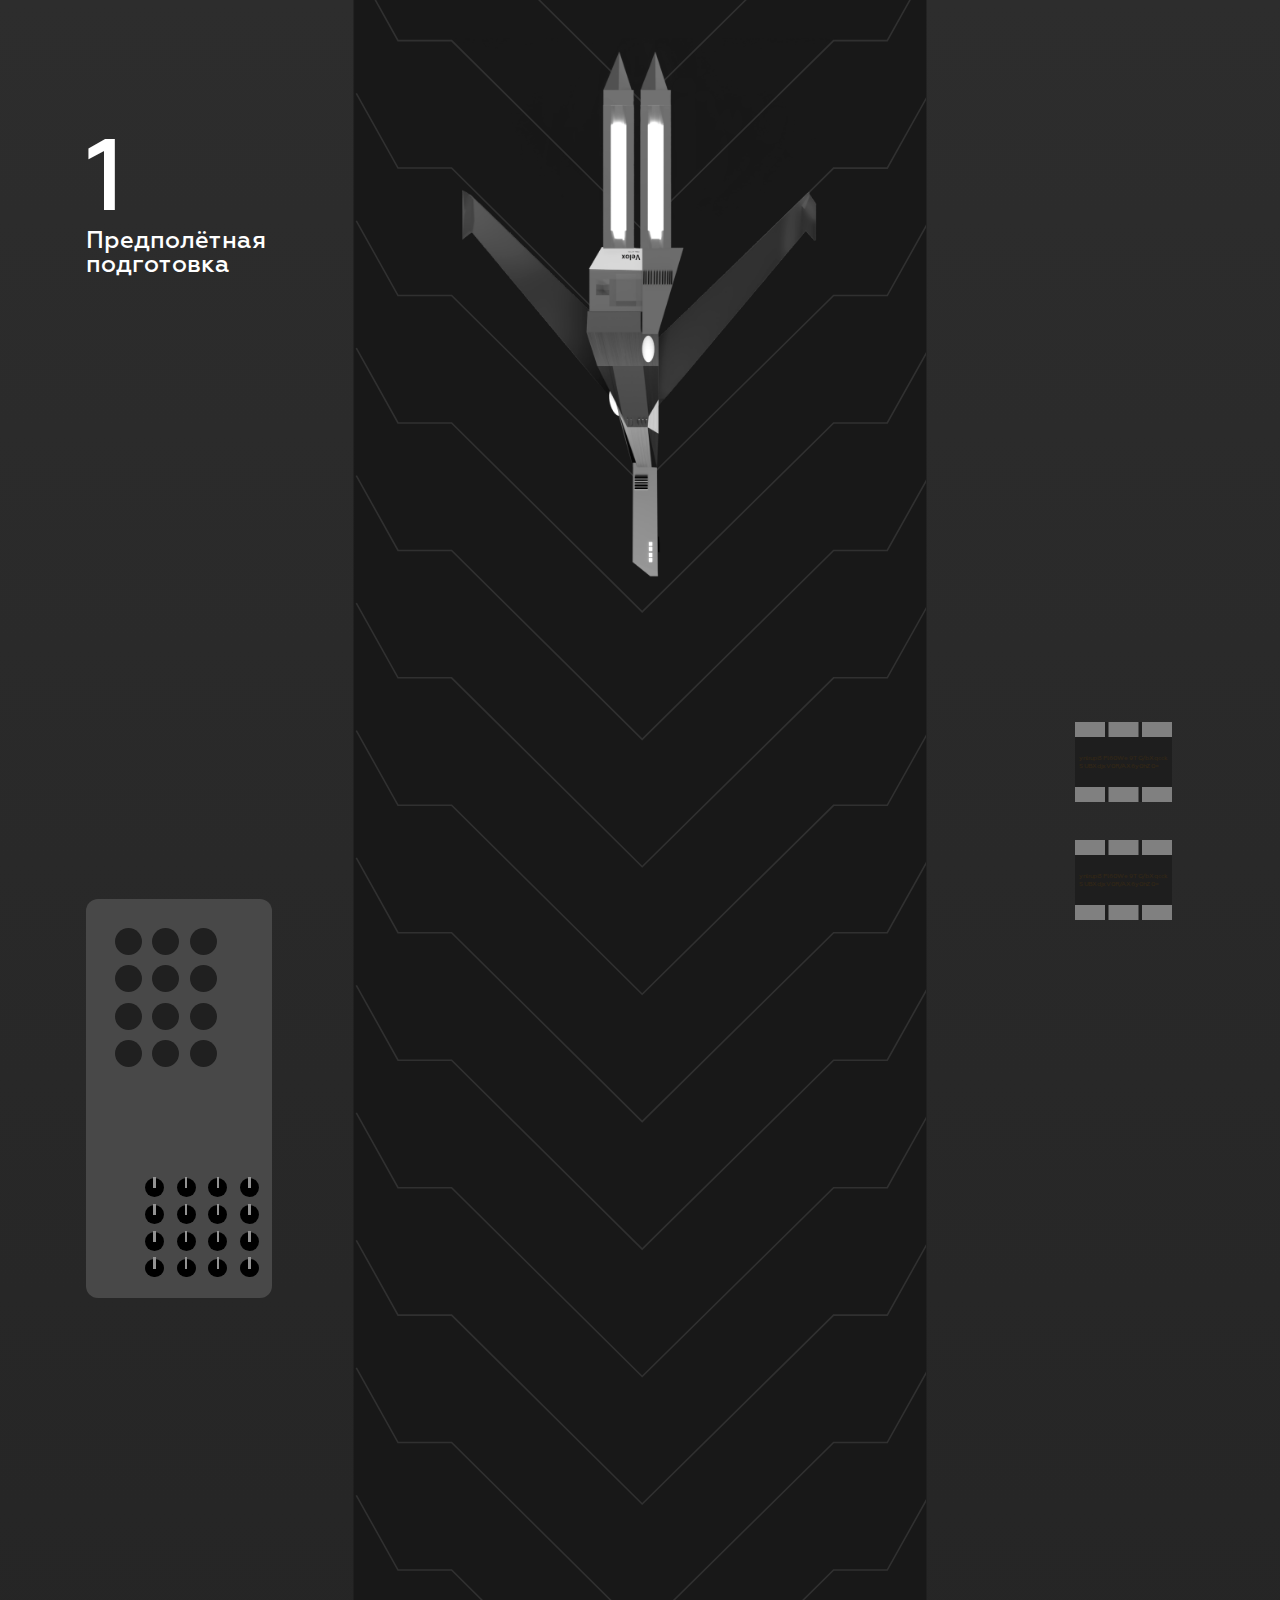
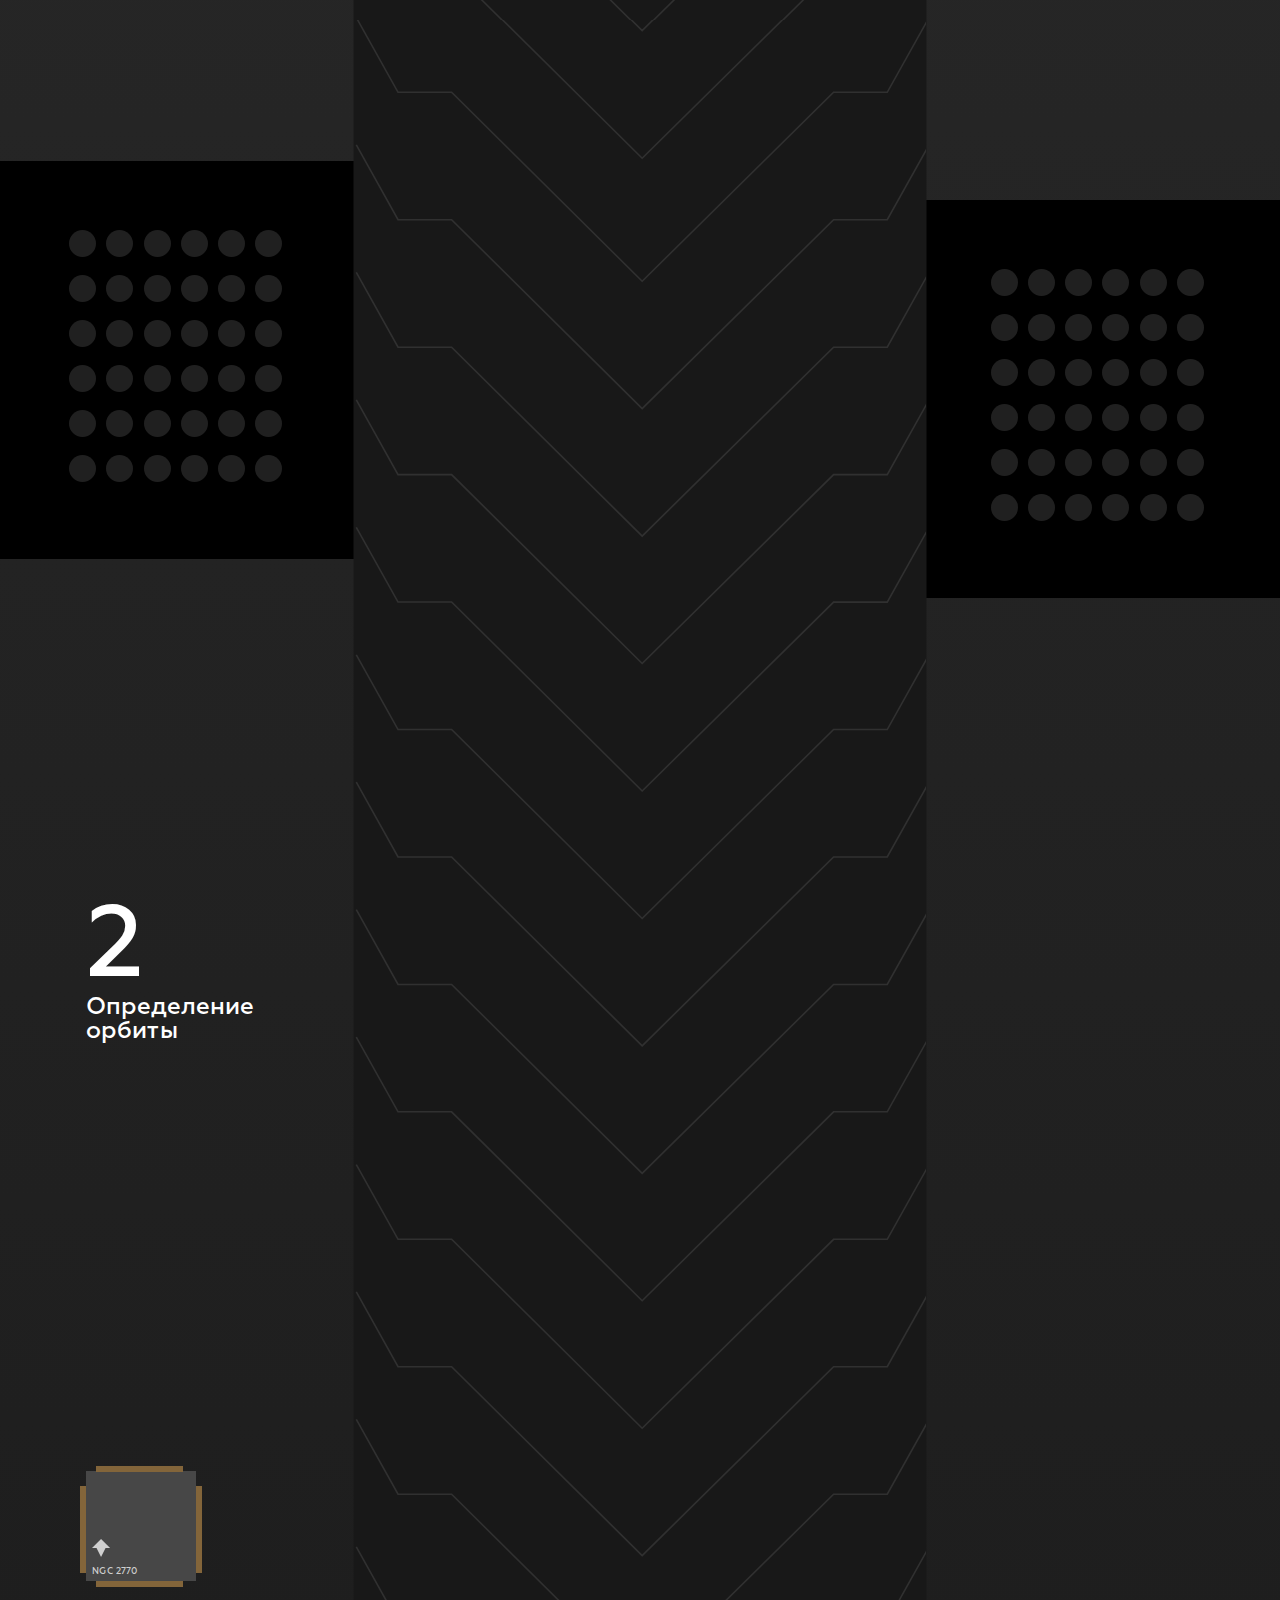
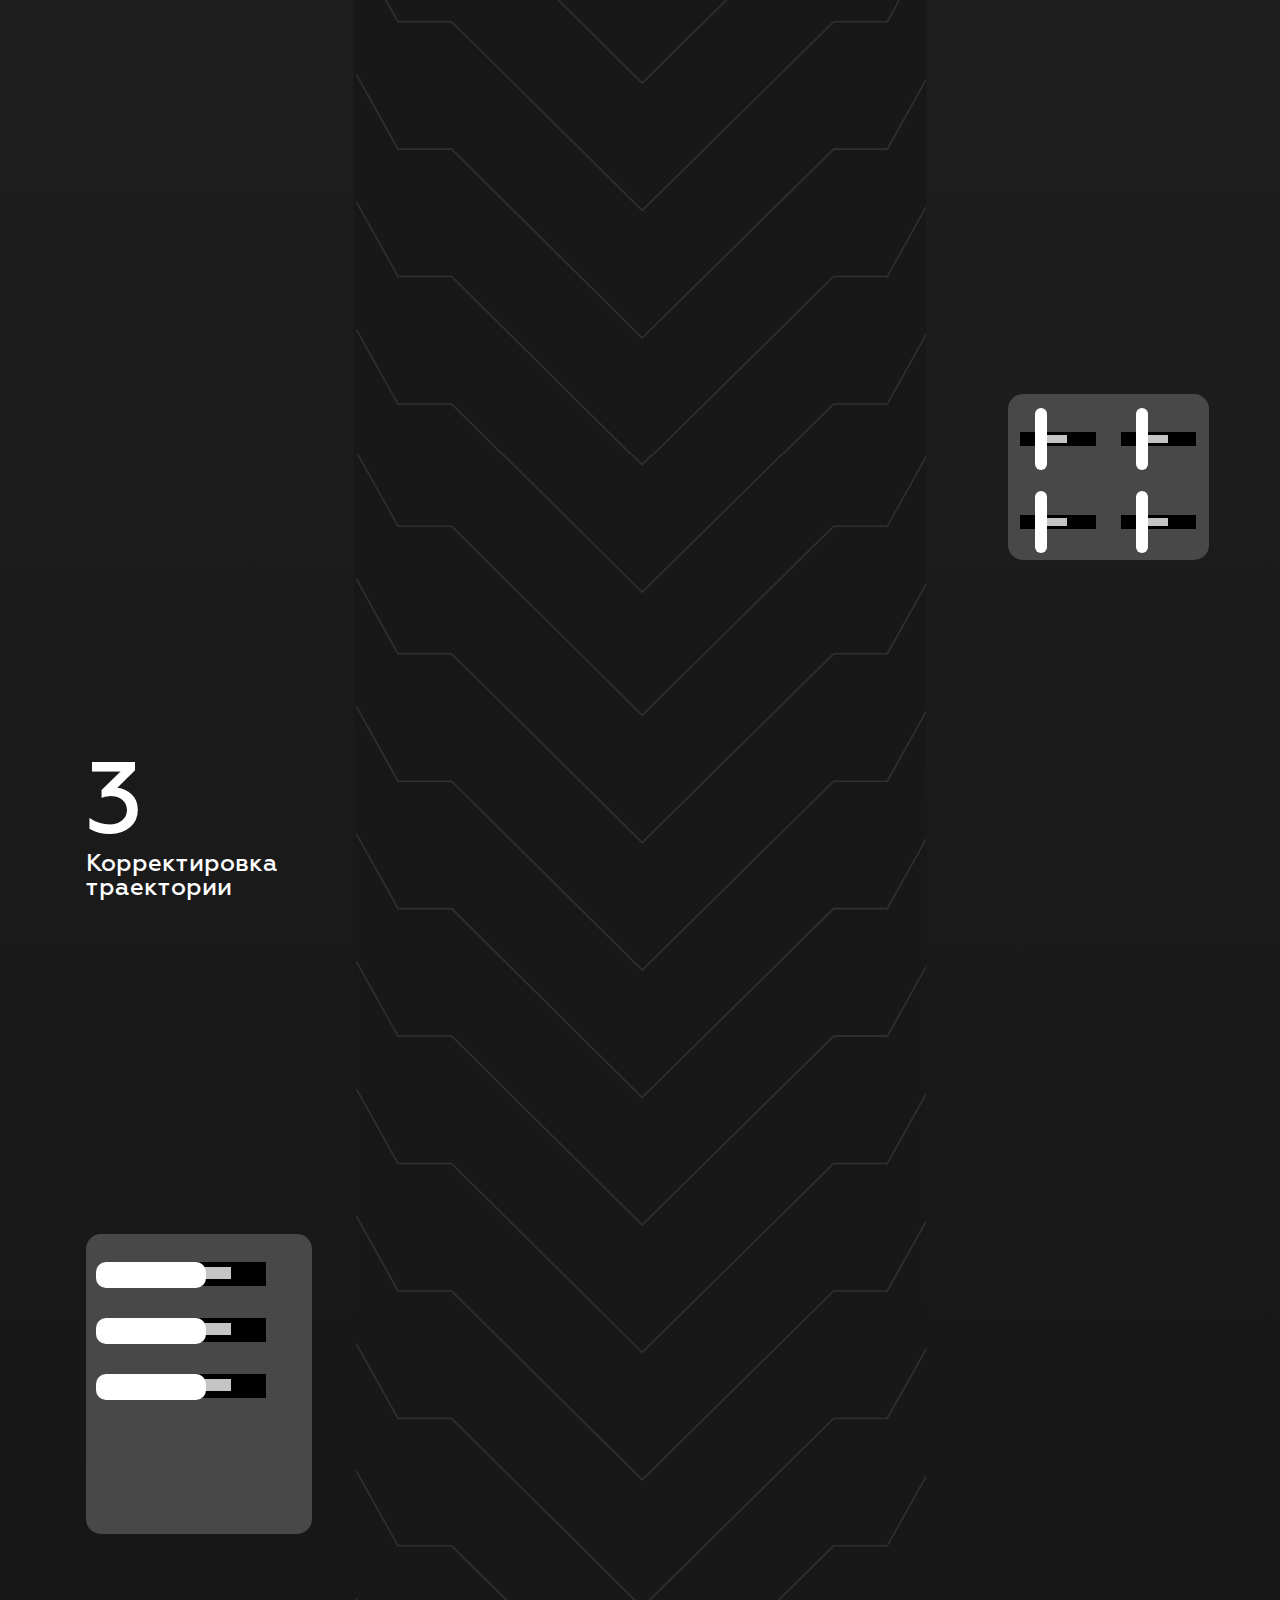
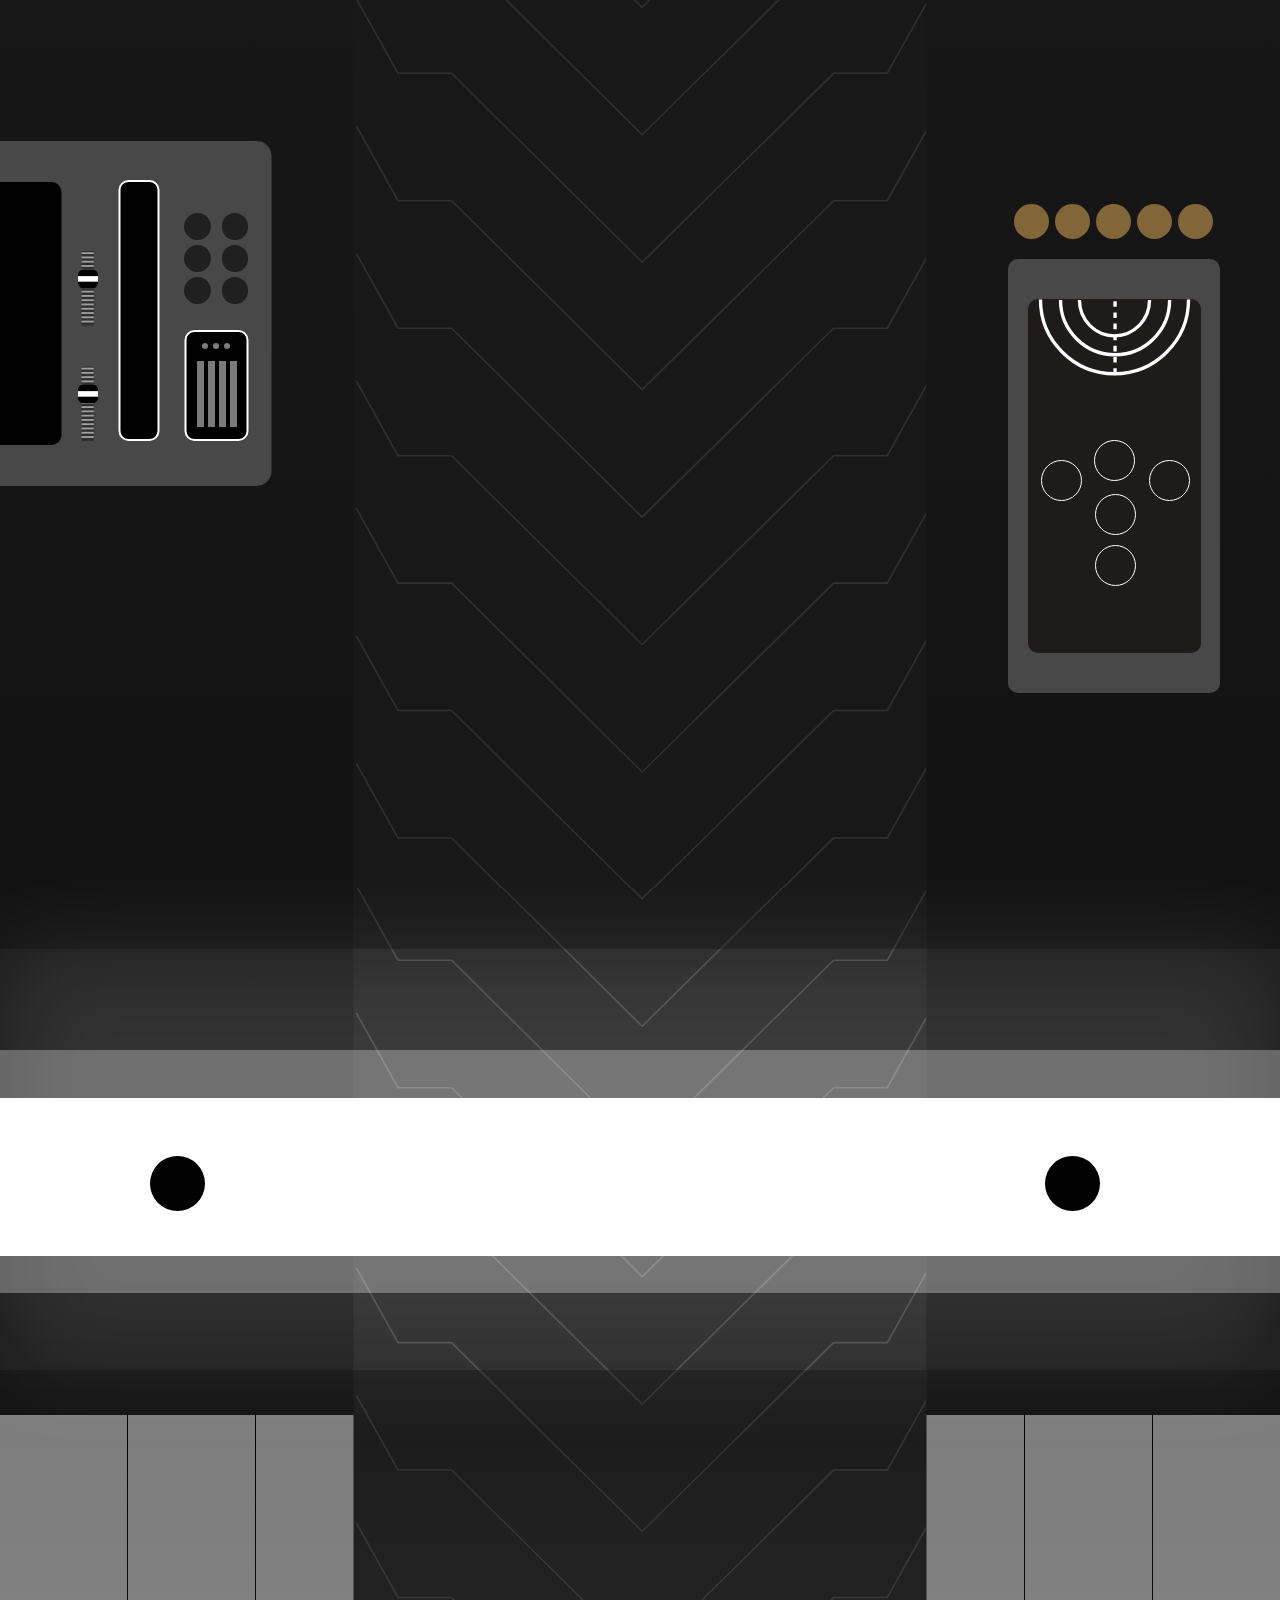
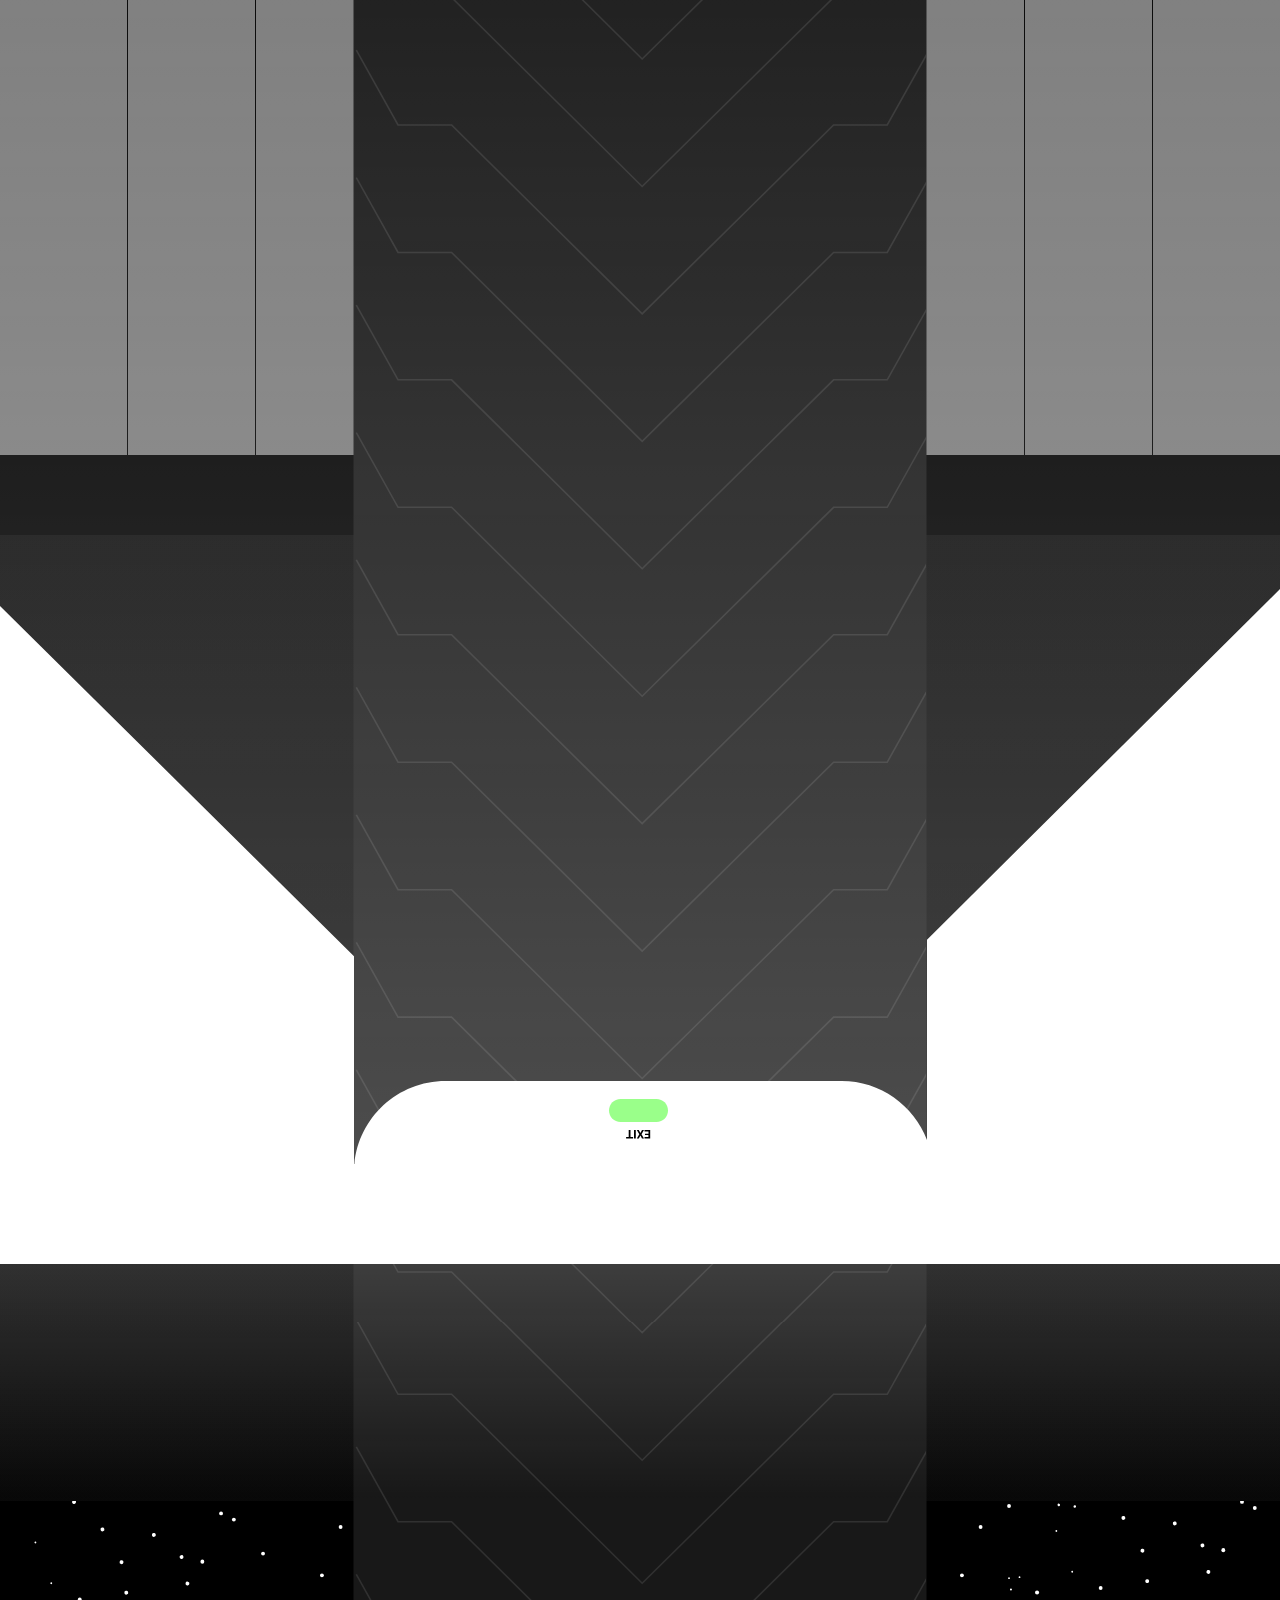
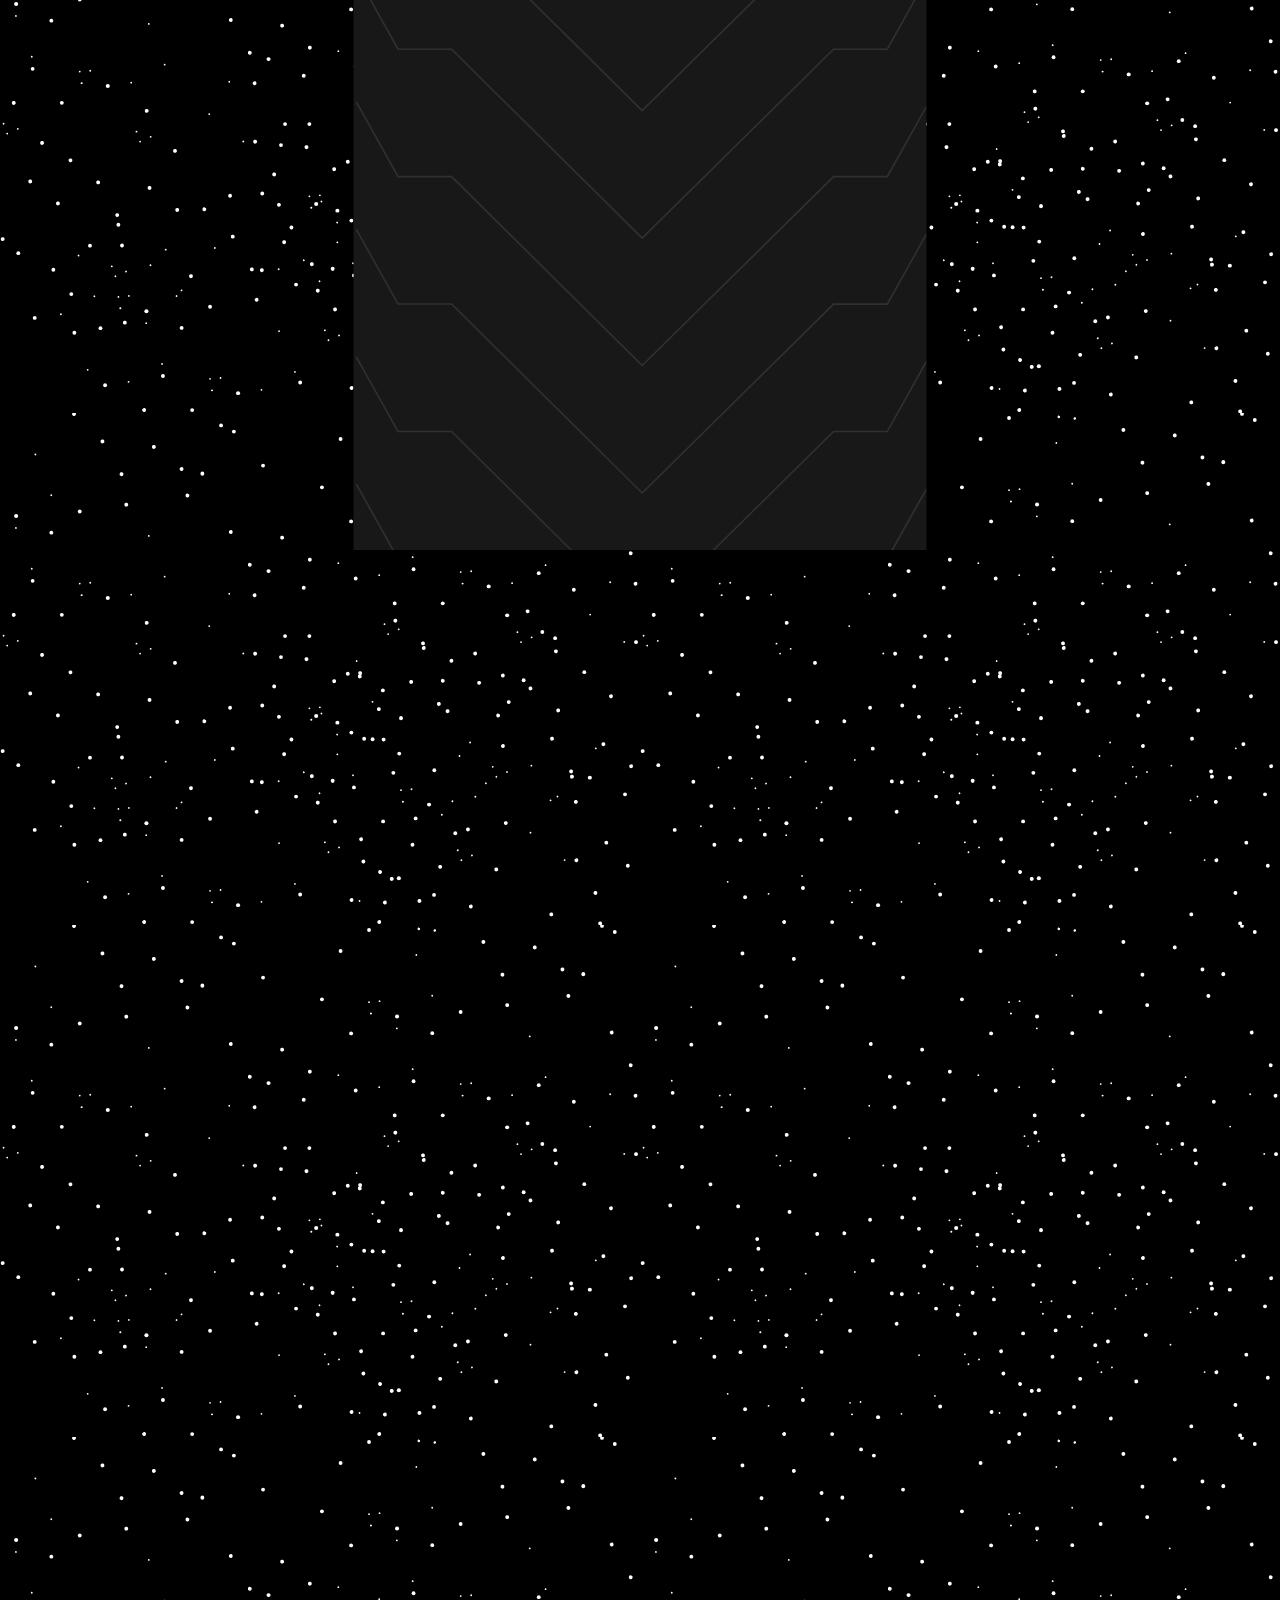
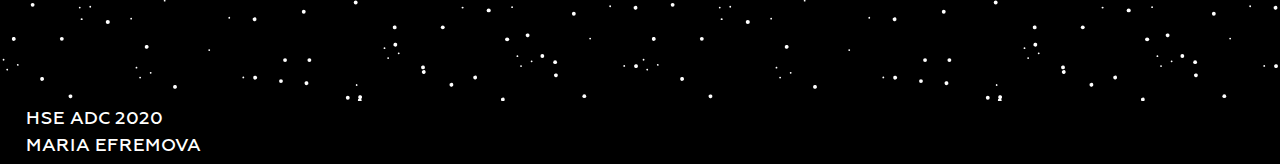
==== index.html @ 05756195 "213243324" ====
<!DOCTYPE html>
<html lang="en" dir="ltr">
  <head>
    <link rel="stylesheet" href="css/master.css">
    <meta charset="utf-8">
    <title>NGC 2770</title>
  </head>
  <body>
    <div class="wrap">
      <div class="left">
          <div class="text">
            <h1>1</h1>
            <h2>Предполётная подготовка</h2>
          </div>
          <div class="w1">
            <div class="wire-a"></div>
            <div class="wire-a wa-b"></div>
            <div class="wire-a wa-b wa-c"></div>
          </div>
          <div class="panel">
            <div class="panel-buttons">
              <div class="button-simple"></div>
              <div class="button-simple"></div>
              <div class="button-simple"></div>
              <div class="button-simple"></div>
              <div class="button-simple"></div>
              <div class="button-simple"></div>
              <div class="button-simple"></div>
              <div class="button-simple"></div>
              <div class="button-simple"></div>
              <div class="button-simple"></div>
              <div class="button-simple"></div>
              <div class="button-simple"></div>
            </div>
            <div class="panel-turns">
              <div class="turns">
                <div class="rectangle"></div>
                <div class="circle"></div>
              </div>
              <div class="turns">
                <div class="rectangle"></div>
                <div class="circle"></div>
              </div>
              <div class="turns">
                <div class="rectangle"></div>
                <div class="circle"></div>
              </div>
              <div class="turns">
                <div class="rectangle"></div>
                <div class="circle"></div>
              </div>
              <div class="turns">
                <div class="rectangle"></div>
                <div class="circle"></div>
              </div>
              <div class="turns">
                <div class="rectangle"></div>
                <div class="circle"></div>
              </div>
              <div class="turns">
                <div class="rectangle"></div>
                <div class="circle"></div>
              </div>
              <div class="turns">
                <div class="rectangle"></div>
                <div class="circle"></div>
              </div>
              <div class="turns">
                <div class="rectangle"></div>
                <div class="circle"></div>
              </div>
              <div class="turns">
                <div class="rectangle"></div>
                <div class="circle"></div>
              </div>
              <div class="turns">
                <div class="rectangle"></div>
                <div class="circle"></div>
              </div>
              <div class="turns">
                <div class="rectangle"></div>
                <div class="circle"></div>
              </div>
              <div class="turns">
                <div class="rectangle"></div>
                <div class="circle"></div>
              </div>
              <div class="turns">
                <div class="rectangle"></div>
                <div class="circle"></div>
              </div>
              <div class="turns">
                <div class="rectangle"></div>
                <div class="circle"></div>
              </div>
              <div class="turns">
                <div class="rectangle"></div>
                <div class="circle"></div>
              </div>
            </div>
          </div>
          <div class="panel-b-2">
            <div class="panel-buttons2">
              <div class="button-simple"></div>
              <div class="button-simple"></div>
              <div class="button-simple"></div>
              <div class="button-simple"></div>
              <div class="button-simple"></div>
              <div class="button-simple"></div>
              <div class="button-simple"></div>
              <div class="button-simple"></div>
              <div class="button-simple"></div>
              <div class="button-simple"></div>
              <div class="button-simple"></div>
              <div class="button-simple"></div>
              <div class="button-simple"></div>
              <div class="button-simple"></div>
              <div class="button-simple"></div>
              <div class="button-simple"></div>
              <div class="button-simple"></div>
              <div class="button-simple"></div>
              <div class="button-simple"></div>
              <div class="button-simple"></div>
              <div class="button-simple"></div>
              <div class="button-simple"></div>
              <div class="button-simple"></div>
              <div class="button-simple"></div>
              <div class="button-simple"></div>
              <div class="button-simple"></div>
              <div class="button-simple"></div>
              <div class="button-simple"></div>
              <div class="button-simple"></div>
              <div class="button-simple"></div>
              <div class="button-simple"></div>
              <div class="button-simple"></div>
              <div class="button-simple"></div>
              <div class="button-simple"></div>
              <div class="button-simple"></div>
              <div class="button-simple"></div>
            </div>
          </div>
          <div class="text" id="t-b">
            <h1>2</h1>
            <h2>Определение орбиты</h2>
          </div>
          <div class="w3">
            <div class="wire3-a"></div>
            <div class="wire3-a wa3-b"></div>
          </div>
          <div class="electropanel">
            <div class="el-under"></div>
            <div class="electronics">
              <div class="el-in">
                <img src="images/logo.svg" alt="">
                <p>NGC 2770</p>
              </div>
            </div>
          </div>
          <div class="text" id="t-b">
            <h1>3</h1>
            <h2>Корректировка траектории</h2>
          </div>
          <div class="panel-lever-c">
            <div class="leverc">
              <div class="l-c-black"></div>
              <div class="l-c-hand"></div>
              <div class="l-c-white"></div>
            </div>
            <div class="leverc">
              <div class="l-c-black"></div>
              <div class="l-c-hand"></div>
              <div class="l-c-white"></div>
            </div>
            <div class="leverc">
              <div class="l-c-black"></div>
              <div class="l-c-hand"></div>
              <div class="l-c-white"></div>
            </div>
          </div>
          <div class="panel-lever-b">
            <img src="images/panel-levers.svg" class="bg" alt="">
            <img src="images/slider.svg" class="slider" alt="">
            <img src="images/slider.svg" class="slider" alt="">
            <div class="lever2-buttons">
            <div class="btns1-2">
            <div class="btns1">
                <div class="button-simple"></div>
                <div class="button-simple"></div>
                <div class="button-simple"></div>
              </div>
              <div class="btns2">
                <div class="button-simple"></div>
                <div class="button-simple"></div>
                <div class="button-simple"></div>
              </div>
            </div>
            <div class="buttons-small">
              <div class="btn-s"></div>
              <div class="btn-s"></div>
              <div class="btn-s"></div>
            </div>
            <div class="graphs">
              <div class="line"></div>
              <div class="line"></div>
              <div class="line"></div>
              <div class="line"></div>
            </div>
            </div>
          </div>
        </div>
      <div class="center">
          <div class="ship">
            <img src="images/ship-1.png" alt="">
          </div>
          <div class="belt"></div>
        </div>
      <div class="right">
          <div class="w2">
            <div class="wire2">
                <div id="w2-1" class="w2-h"></div>
                <div id="w2-2" class="w2-v"></div>
                <div id="w2-3" class="w2-h"></div>
                <div id="w2-4" class="w2-v"></div>
              </div>
              <div class="wire2 w21">
                <div id="w2-1" class="w2-h"></div>
                <div id="w2-2" class="w2-v"></div>
                <div id="w2-3" class="w2-h"></div>
                <div id="w2-4" class="w2-v"></div>
              </div>
              <div class="wire2 w22">
                <div id="w2-1" class="w2-h"></div>
                <div id="w2-2" class="w2-v"></div>
                <div id="w2-3" class="w2-h"></div>
                <div id="w2-4" class="w2-v"></div>
              </div>
          </div>
          <div class="plates">
            <div class="micro-p">
              <p>ynlrupi3Pl60We9TG/bXqcck<br/>SUBXdjxV0R/AX6y0hZ0=</p>
            </div>
            <div class="micro-p">
              <p>ynlrupi3Pl60We9TG/bXqcck<br/>SUBXdjxV0R/AX6y0hZ0=</p>
            </div>
          </div>
          <div class="panel-b-2-2">
            <div class="panel-buttons2">
              <div class="button-simple"></div>
              <div class="button-simple"></div>
              <div class="button-simple"></div>
              <div class="button-simple"></div>
              <div class="button-simple"></div>
              <div class="button-simple"></div>
              <div class="button-simple"></div>
              <div class="button-simple"></div>
              <div class="button-simple"></div>
              <div class="button-simple"></div>
              <div class="button-simple"></div>
              <div class="button-simple"></div>
              <div class="button-simple"></div>
              <div class="button-simple"></div>
              <div class="button-simple"></div>
              <div class="button-simple"></div>
              <div class="button-simple"></div>
              <div class="button-simple"></div>
              <div class="button-simple"></div>
              <div class="button-simple"></div>
              <div class="button-simple"></div>
              <div class="button-simple"></div>
              <div class="button-simple"></div>
              <div class="button-simple"></div>
              <div class="button-simple"></div>
              <div class="button-simple"></div>
              <div class="button-simple"></div>
              <div class="button-simple"></div>
              <div class="button-simple"></div>
              <div class="button-simple"></div>
              <div class="button-simple"></div>
              <div class="button-simple"></div>
              <div class="button-simple"></div>
              <div class="button-simple"></div>
              <div class="button-simple"></div>
              <div class="button-simple"></div>
            </div>
          </div>
          <div class="panel-lever">
              <div class="lever-s">
                  <div class="lever">
                    <div class="black"></div>
                    <div class="hand"></div>
                    <div class="white"></div>
                  </div>
                  <div class="lever">
                    <div class="black"></div>
                    <div class="hand"></div>
                    <div class="white"></div>
                  </div>
                  <div class="lever">
                    <div class="black"></div>
                    <div class="hand"></div>
                    <div class="white"></div>
                  </div>
                  <div class="lever">
                    <div class="black"></div>
                    <div class="hand"></div>
                    <div class="white"></div>
                  </div>
                </div>
          </div>
          <div class="navigation">
              <div class="nav-btns">
                <div class="btn1-nav"></div>
                <div class="btn1-nav"></div>
                <div class="btn1-nav"></div>
                <div class="btn1-nav"></div>
                <div class="btn1-nav"></div>
              </div>
              <div>
                <div class="nav">
                  <div class="mirror">
                    <img src="images/navig.svg" alt="">
                    <div class="nav-circle" id="c1"></div>
                    <div class="nav-circle" id="c2"></div>
                    <div class="nav-circle" id="c3"></div>
                    <div class="nav-circle" id="c4"></div>
                    <div class="nav-circle" id="c5"></div>
                  </div>
                  <div class="nav-screen"></div>
                </div>
              </div>
            </div>
        </div>
      <div class="bottom">
        <div class="bar">
          <div class="b-bottom"></div>
          <div class="b-middle"></div>
          <div class="b-up"></div>
          <div class="dots">
            <div class="dot"></div>
            <div class="dot"></div>
          </div>
        </div>
        <div class="panel3">
          <div class="graphs">
            <div class="line l2"></div>
            <div class="line l2"></div>
            <div class="line l2"></div>
            <div class="line l2"></div>
            <div class="line l2"></div>
            <div class="line l2"></div>
            <div class="line l2"></div>
            <div class="line l2"></div>
            <div class="line l2"></div>
            <div class="line l2"></div>
          </div>
        </div>
        <div class="exit">
          <img src="images/exit.svg" alt="">
        </div>
        <div class="stars">
          <div class="stars-bg"></div>
          <div class="stars2-bg"></div>
        </div>
      </div>
    </div>
    <div class="footer">
      <h1>HSE ADC 2020</h1>
      <h1>MARIA EFREMOVA</h1>
    </div>
  </body>
</html>
---- css/master.css ----
@import "reset.css";
@import "layout.css";
@import "buttons.css";
@import "wire.css";
@import "animation.css";
@import "responsive.css";
@font-face {
 font-family: "Geometria";
 src: url("../fonts/Geometria-Medium.woff2") format("woff2");
};
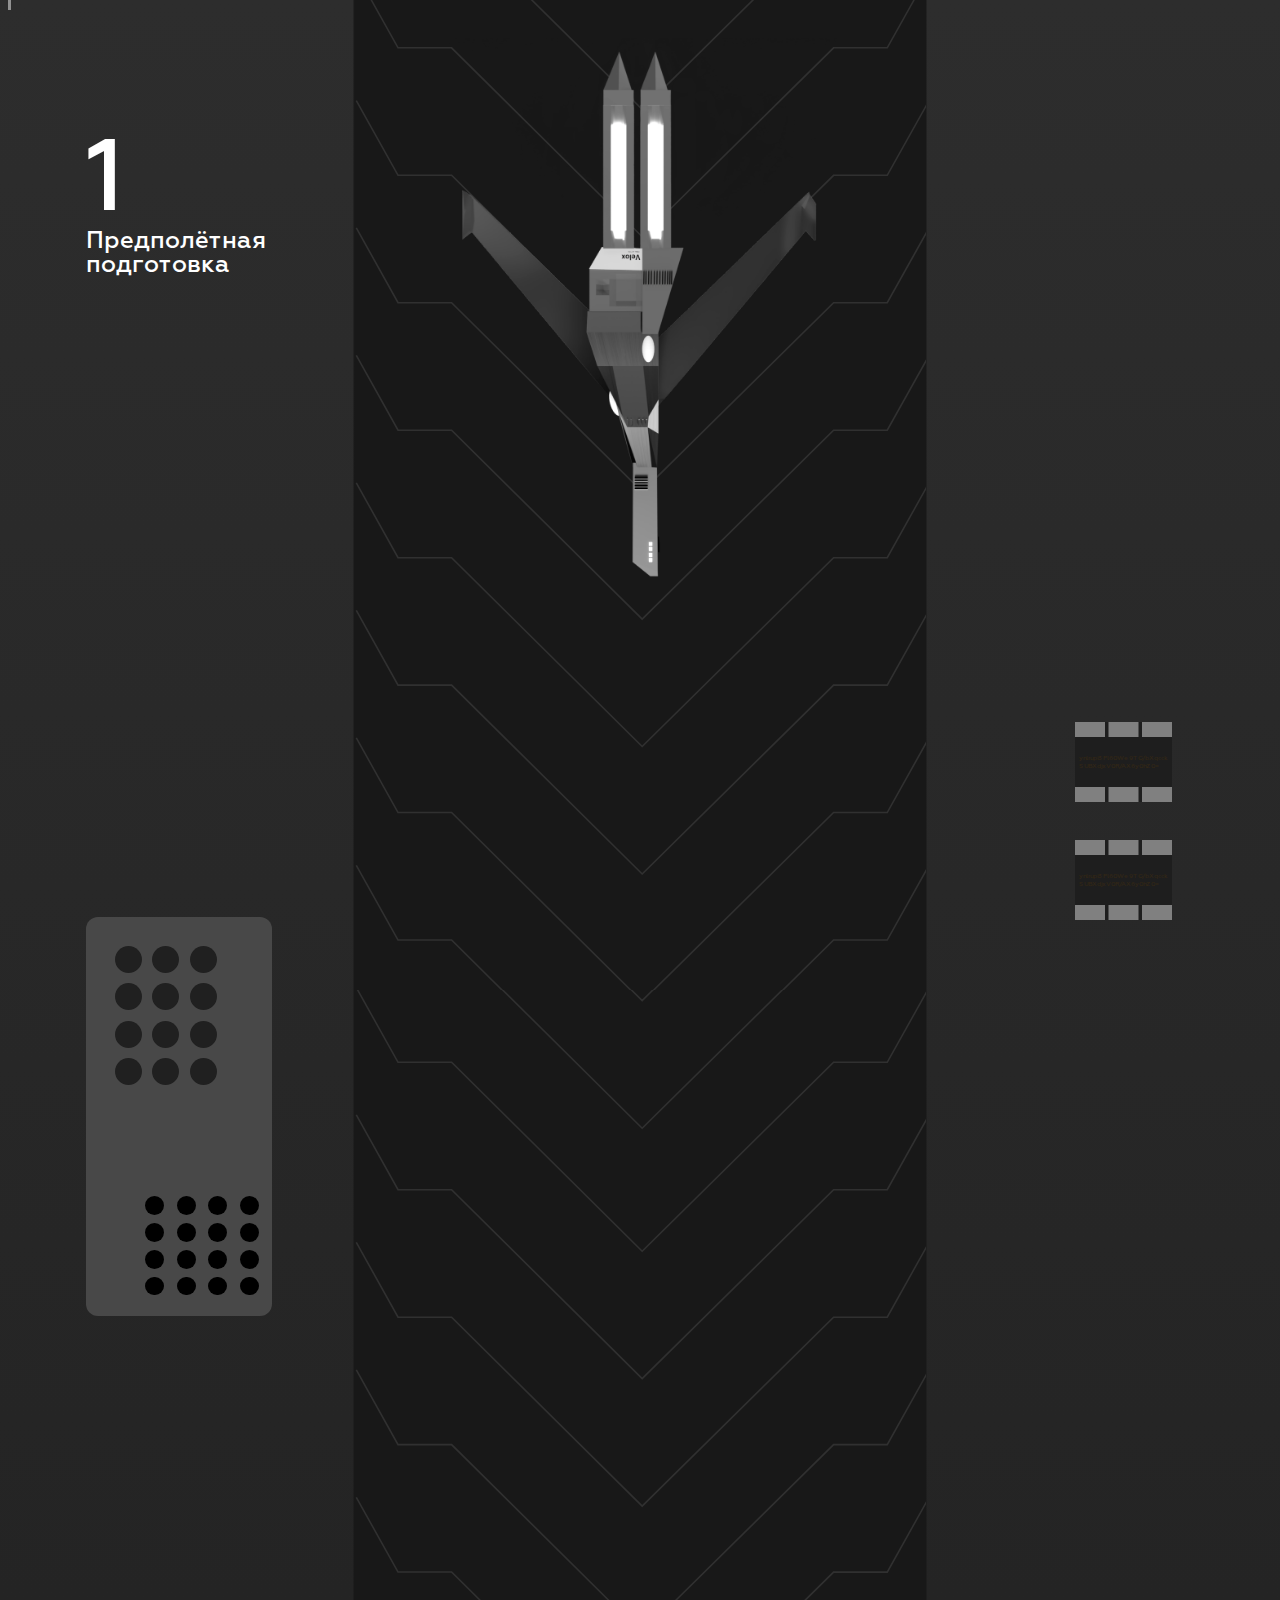
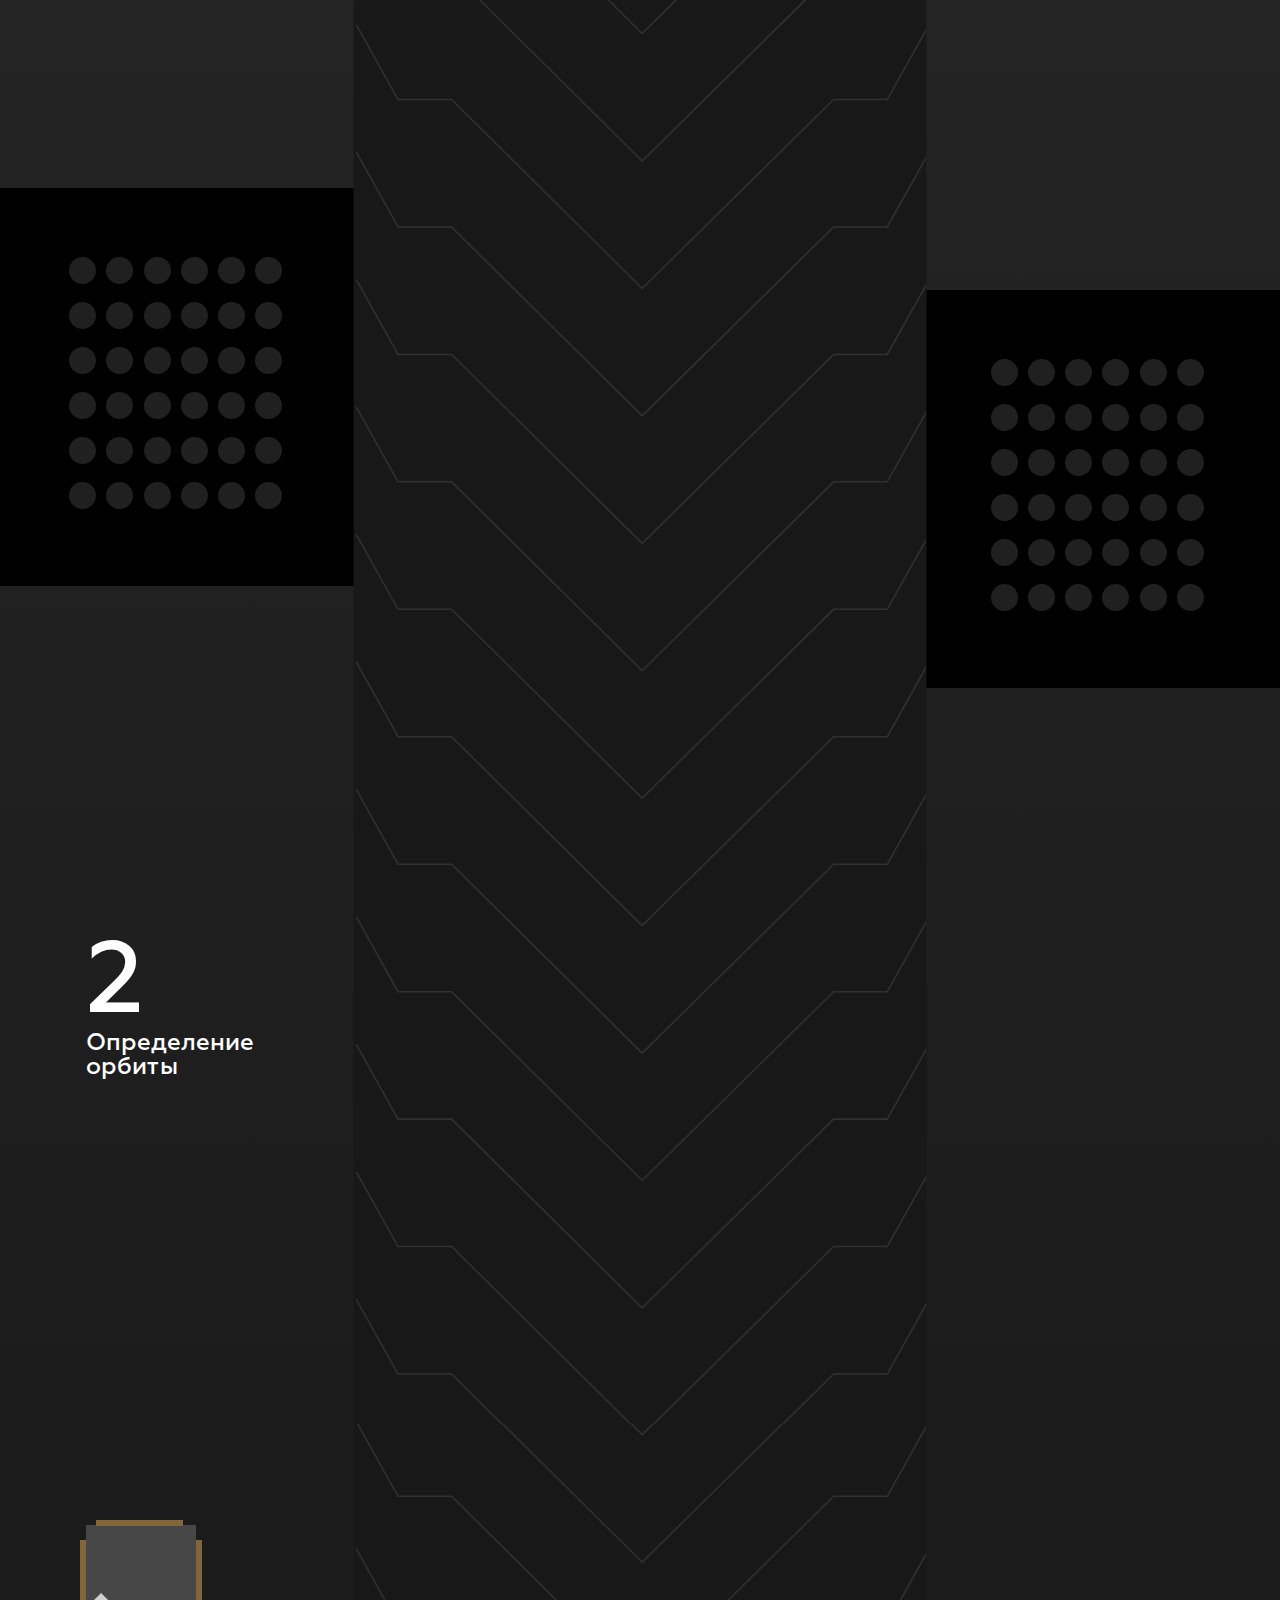
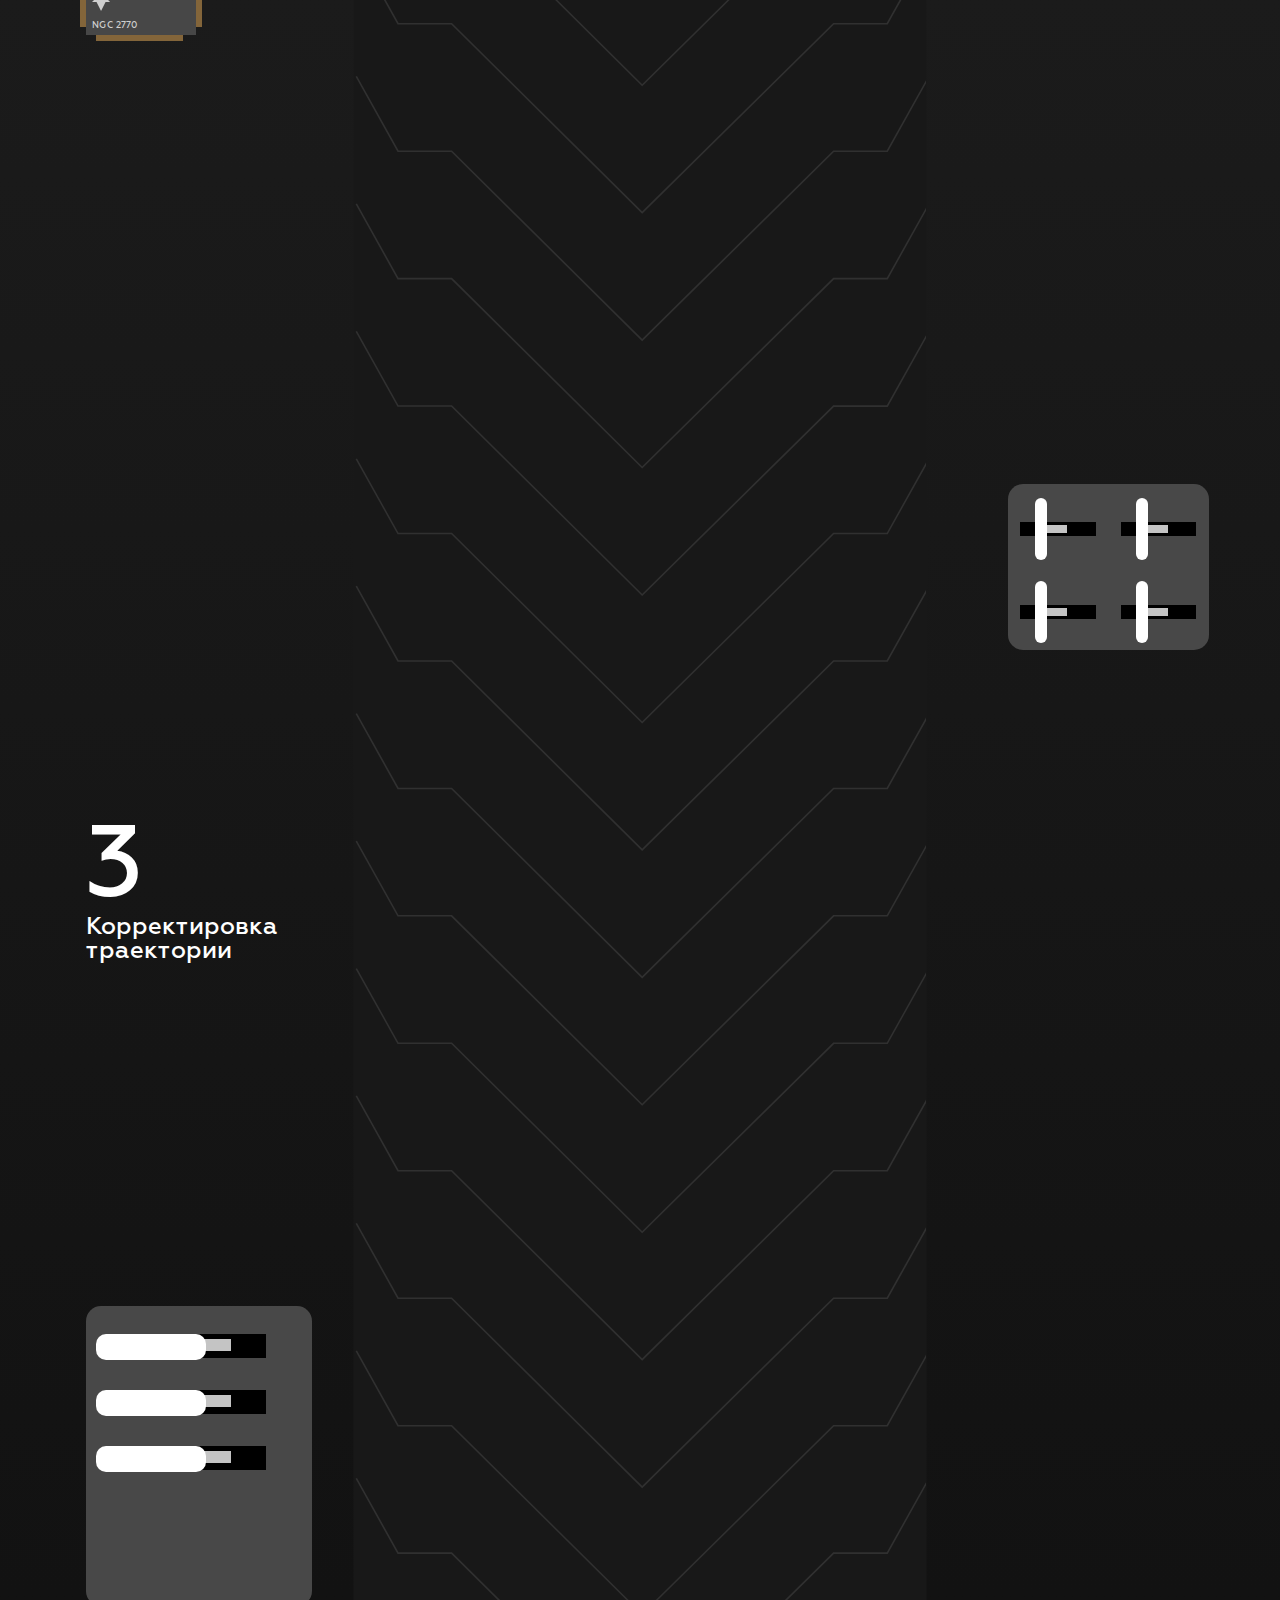
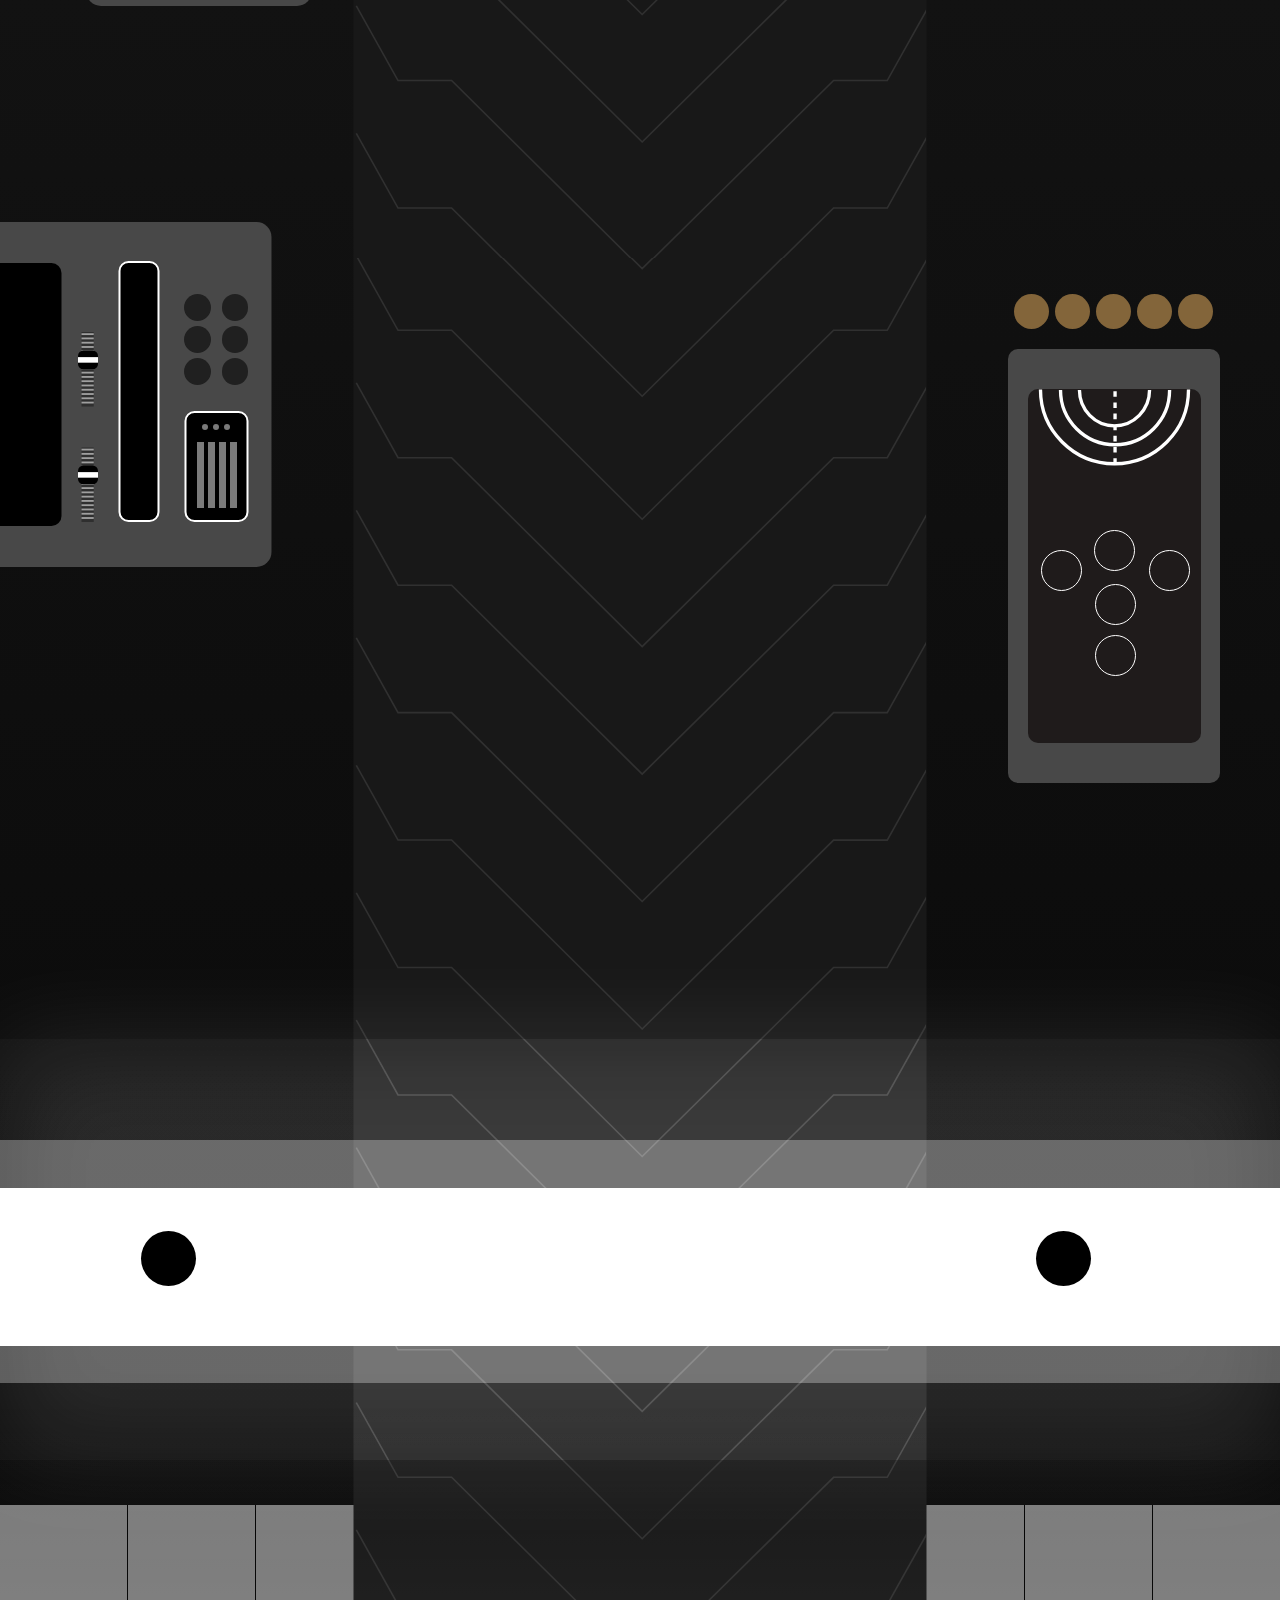
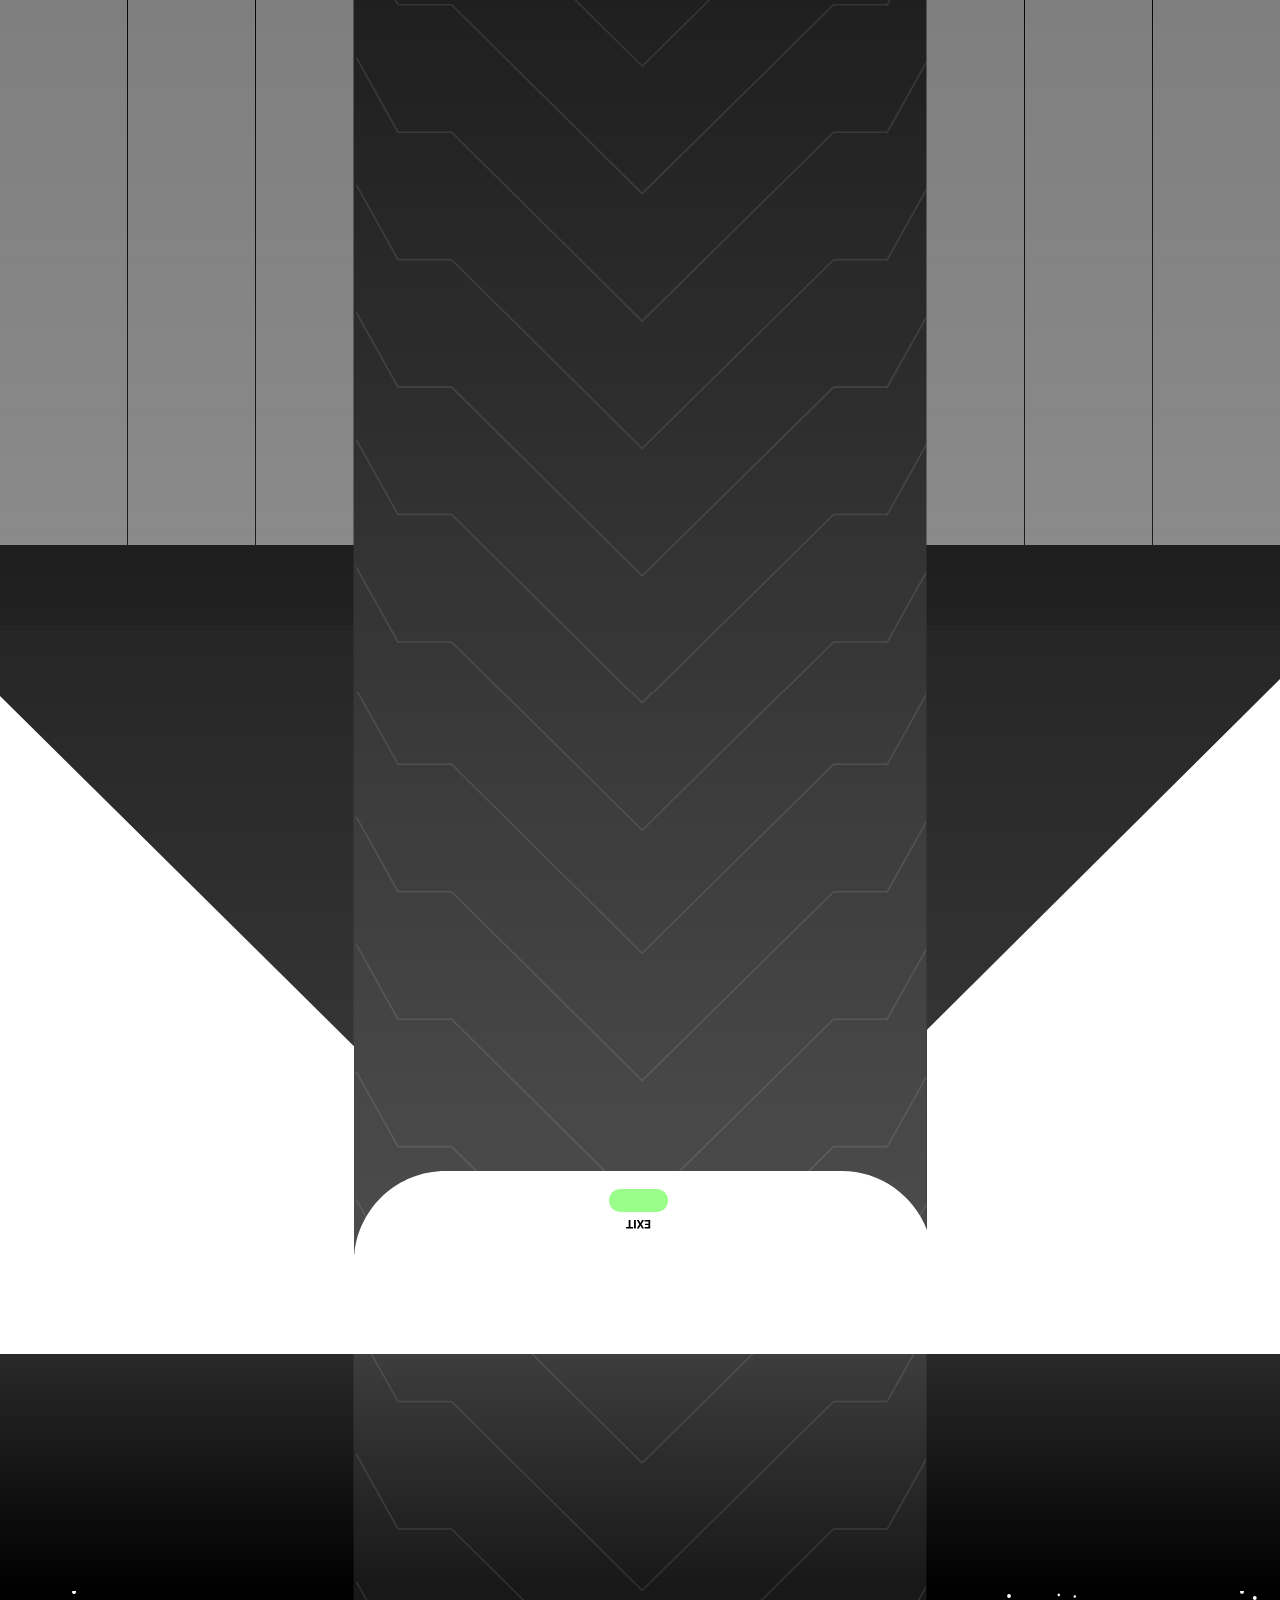
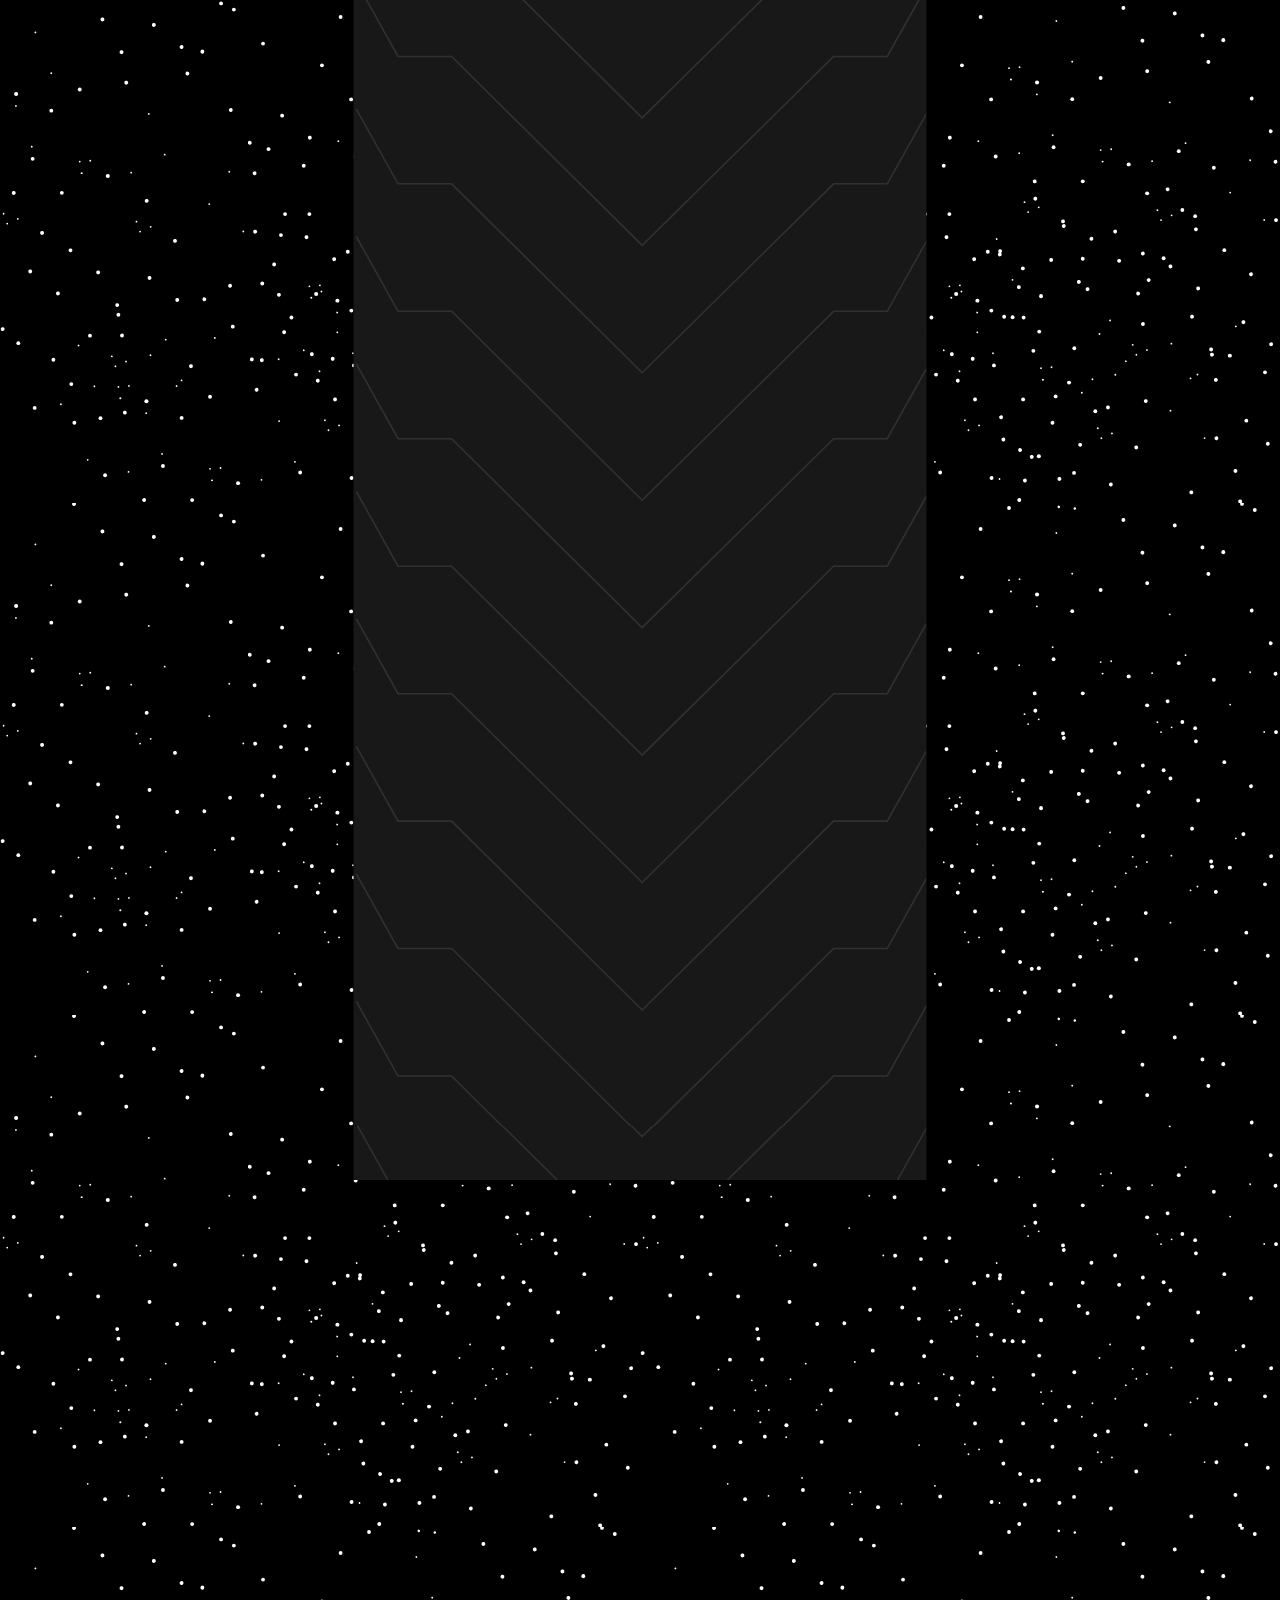
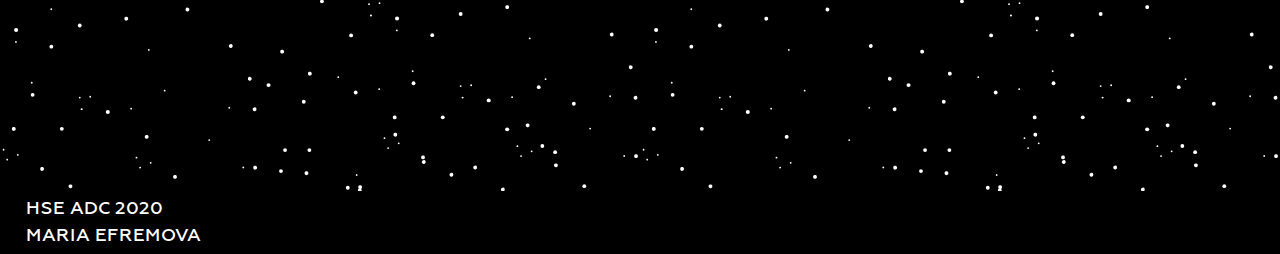
==== commit 1230eed3: "почти сломалось" ====
--- a/index.html
+++ b/index.html
@@ -2,6 +2,7 @@
 <html lang="en" dir="ltr">
   <head>
     <link rel="stylesheet" href="css/master.css">
+    <meta name="viewport" content="width=device-width, initial-scale=1">
     <meta charset="utf-8">
     <title>NGC 2770</title>
   </head>
@@ -325,7 +326,6 @@
                     <div class="nav-circle" id="c4"></div>
                     <div class="nav-circle" id="c5"></div>
                   </div>
-                  <div class="nav-screen"></div>
                 </div>
               </div>
             </div>
@@ -357,11 +357,11 @@
         <div class="exit">
           <img src="images/exit.svg" alt="">
         </div>
-        <div class="stars">
-          <div class="stars-bg"></div>
-          <div class="stars2-bg"></div>
-        </div>
       </div>
+    </div>
+    <div class="stars">
+      <div class="stars-bg"></div>
+      <div class="stars2-bg"></div>
     </div>
     <div class="footer">
       <h1>HSE ADC 2020</h1>
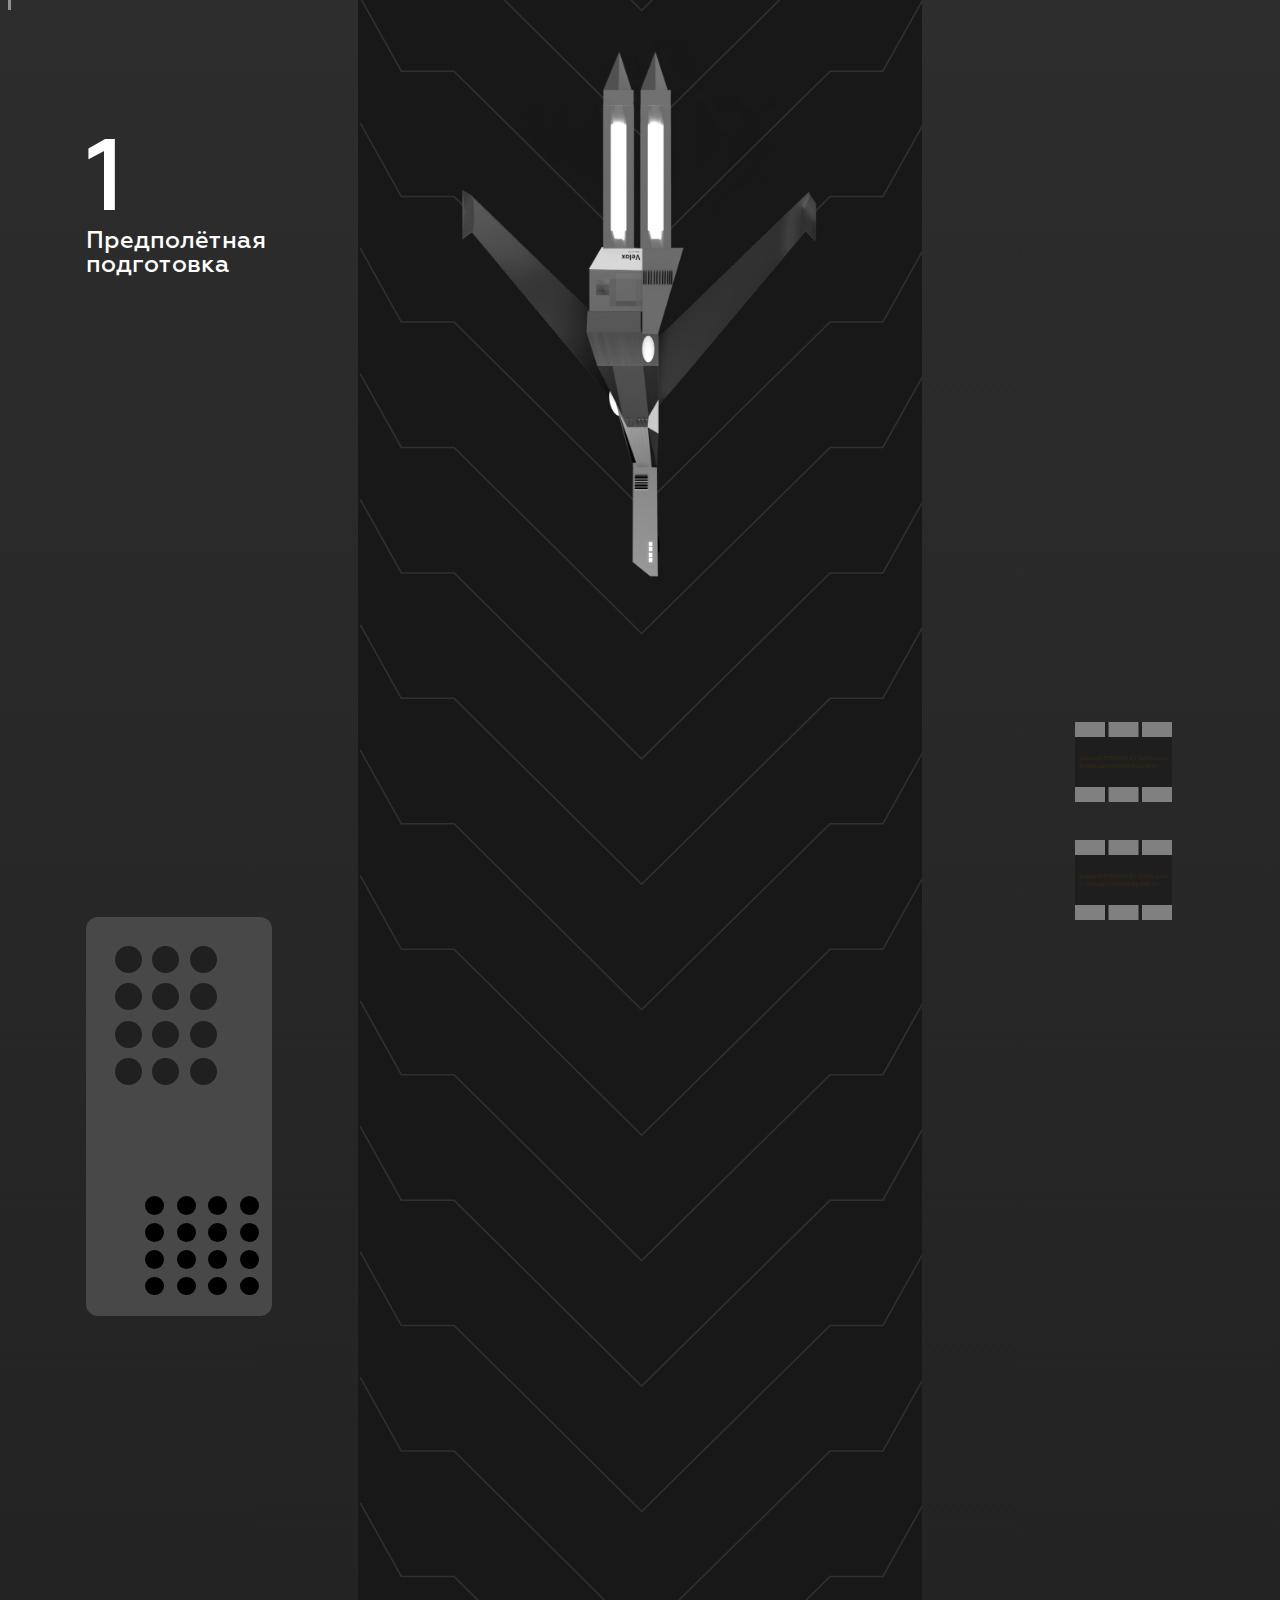
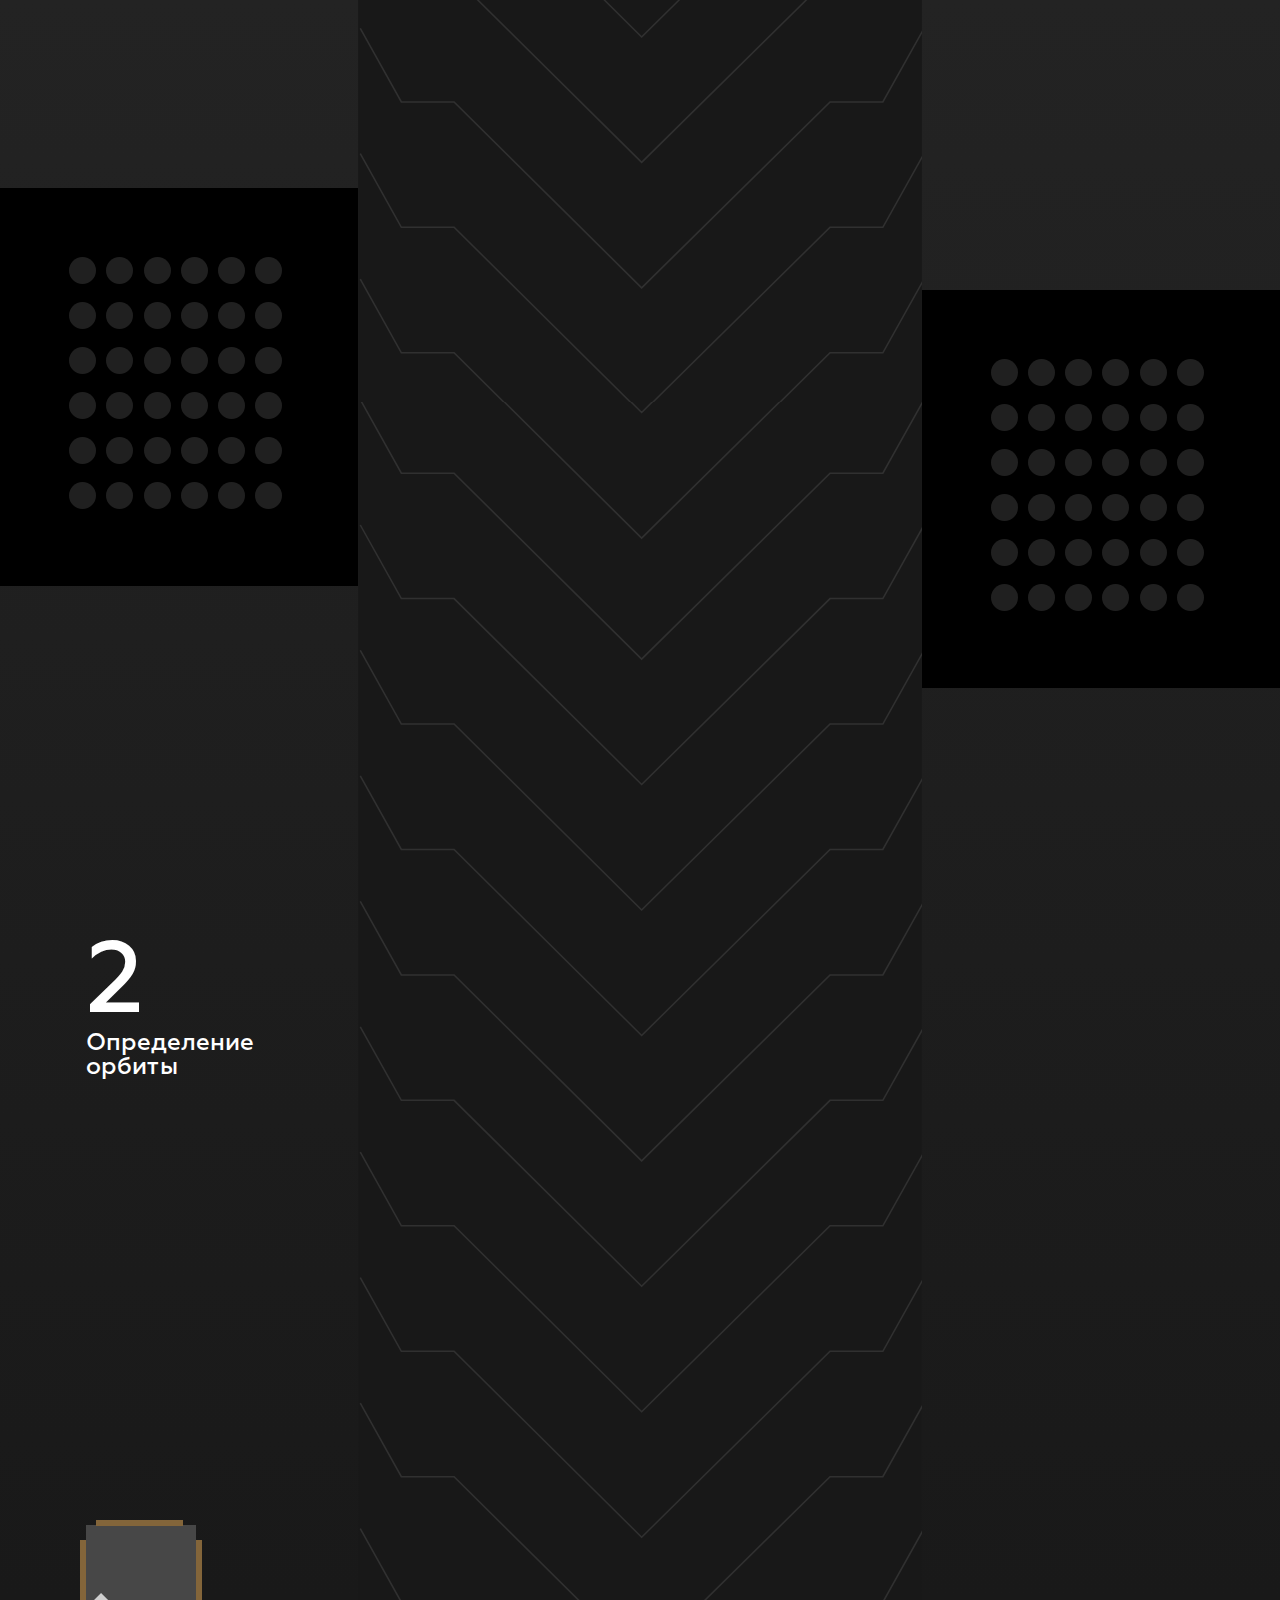
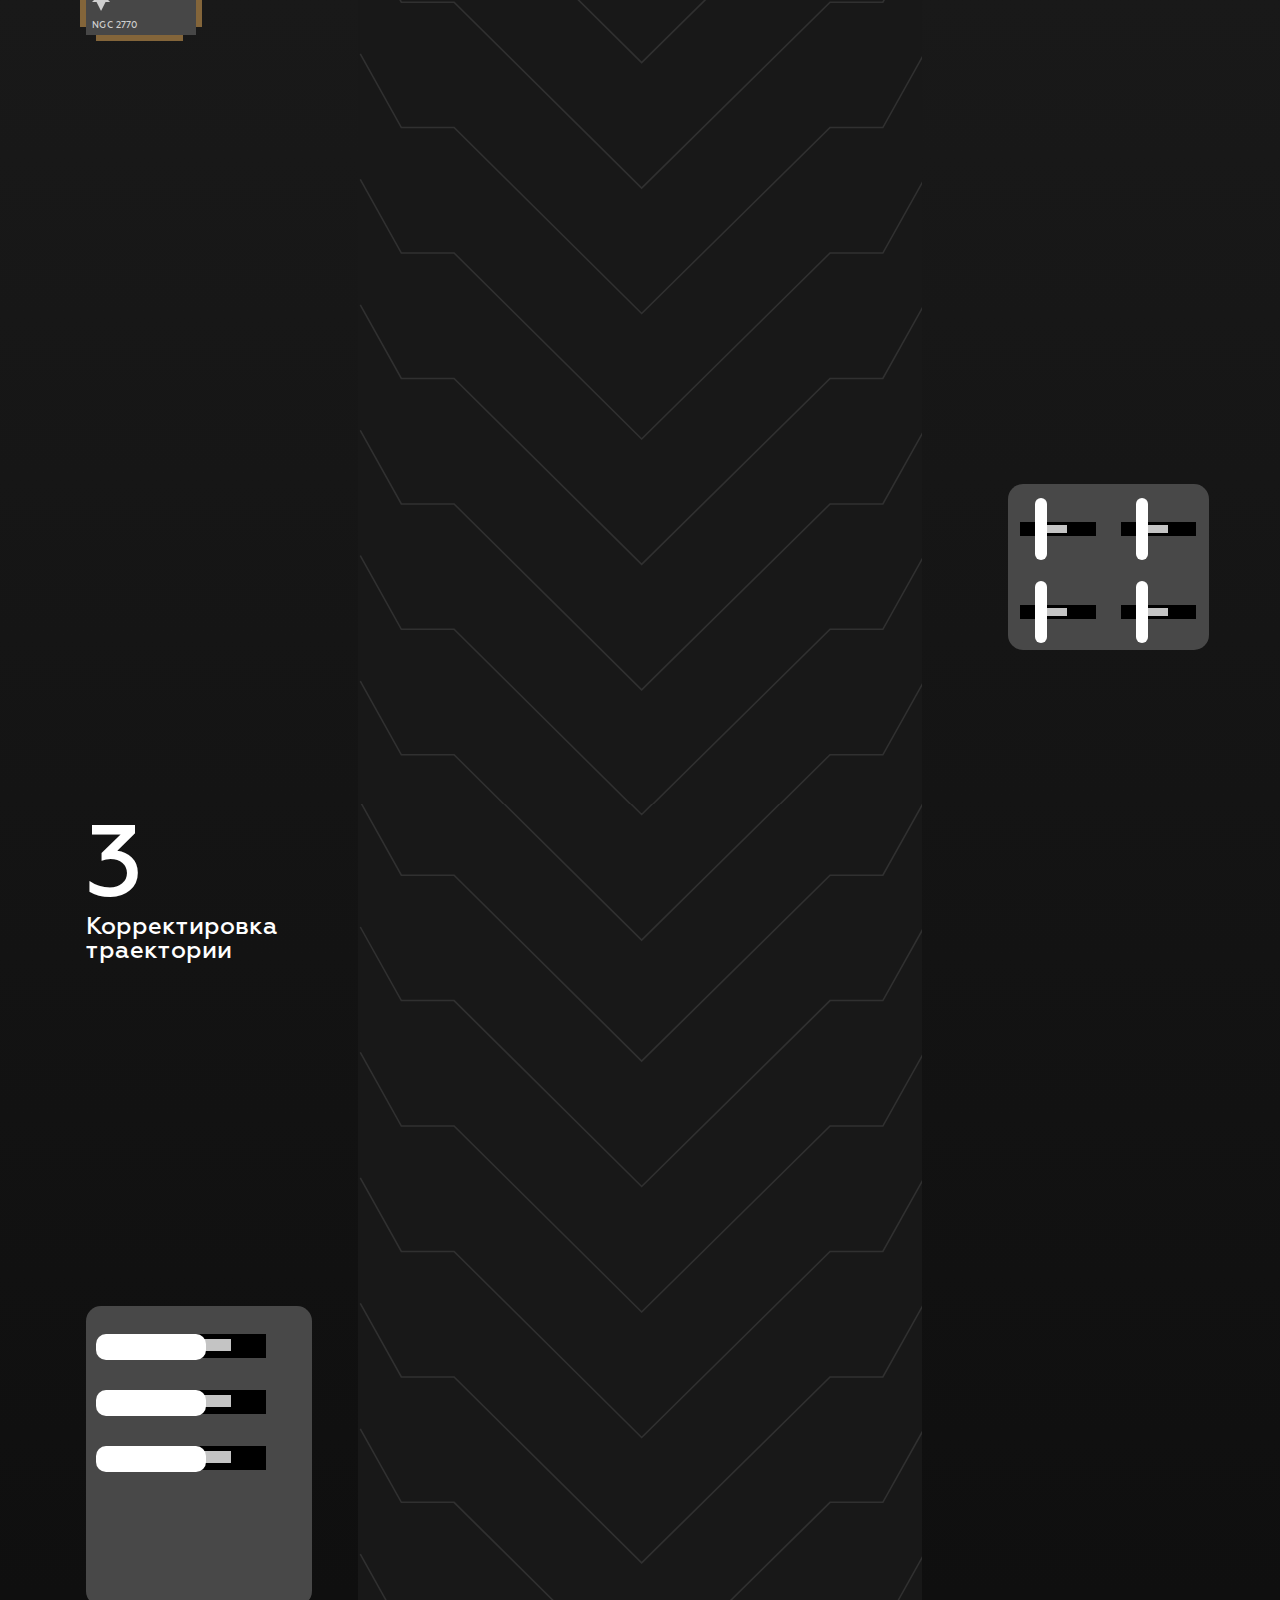
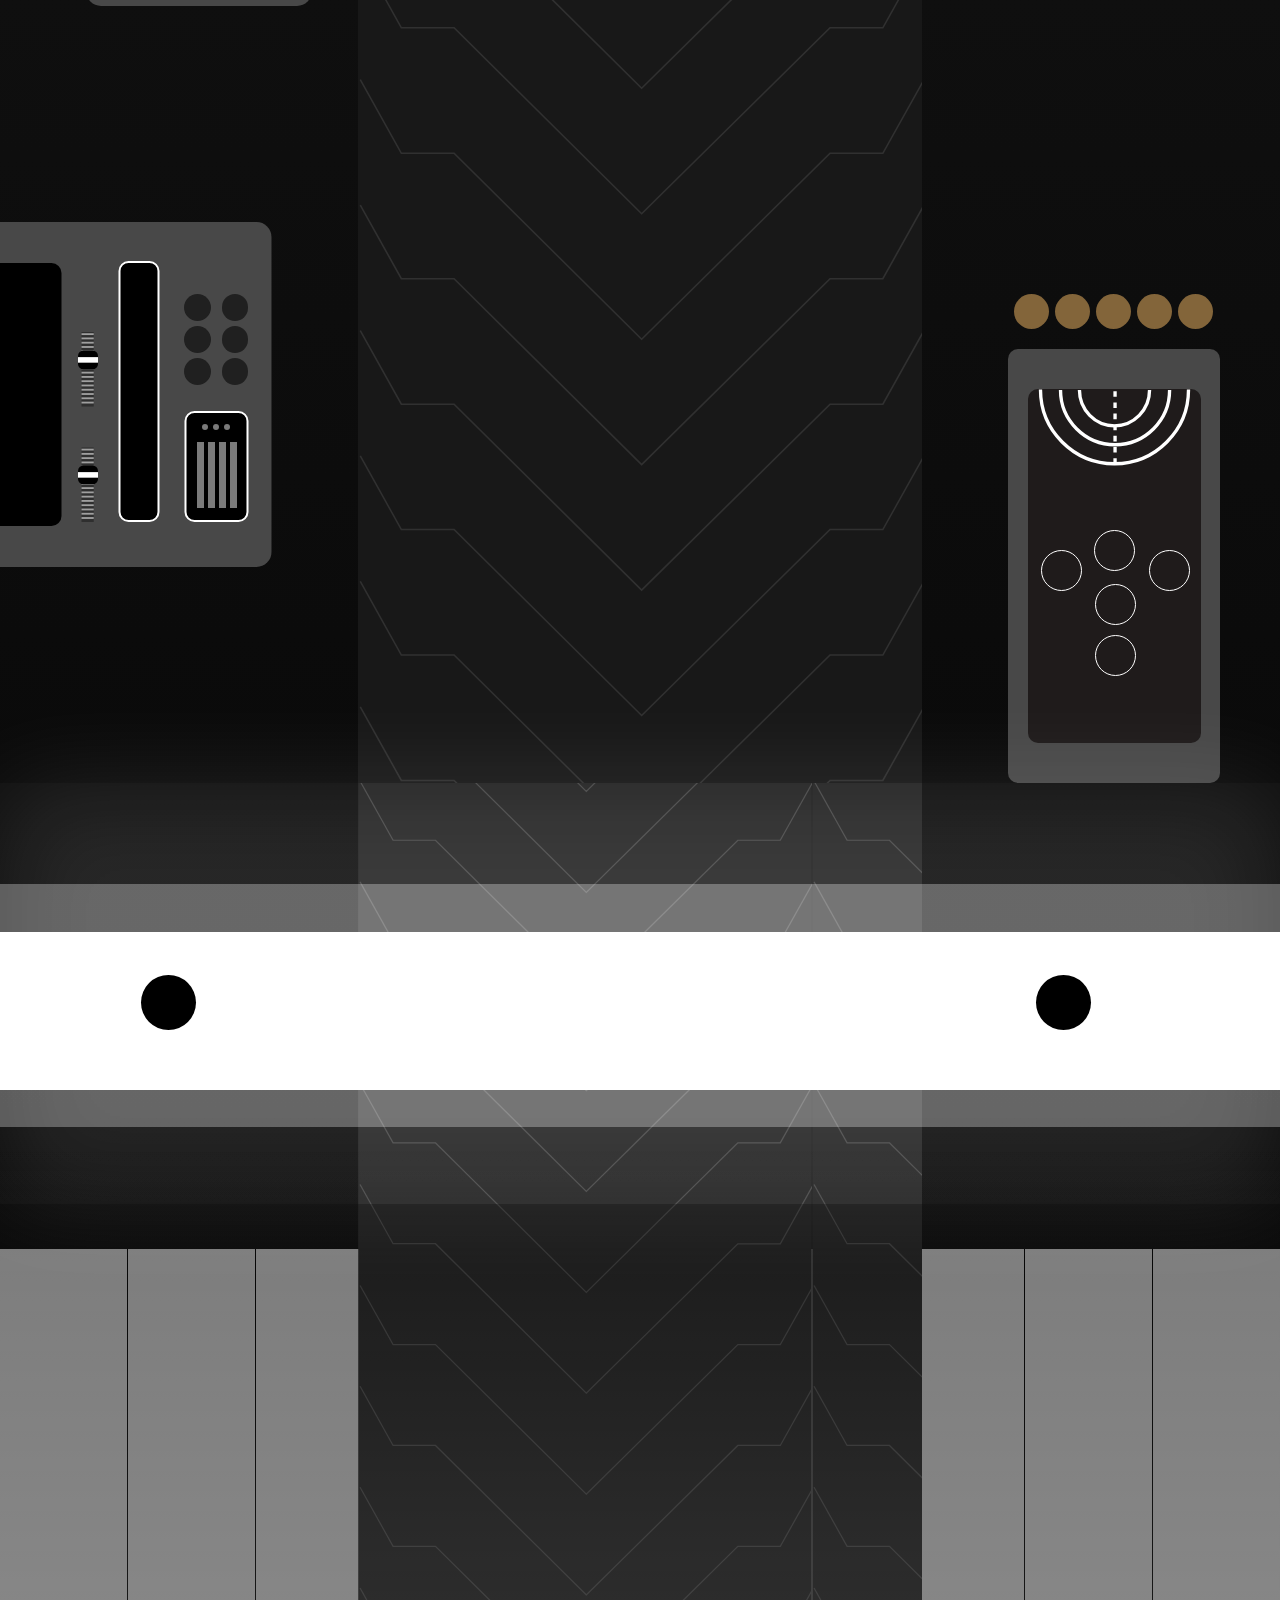
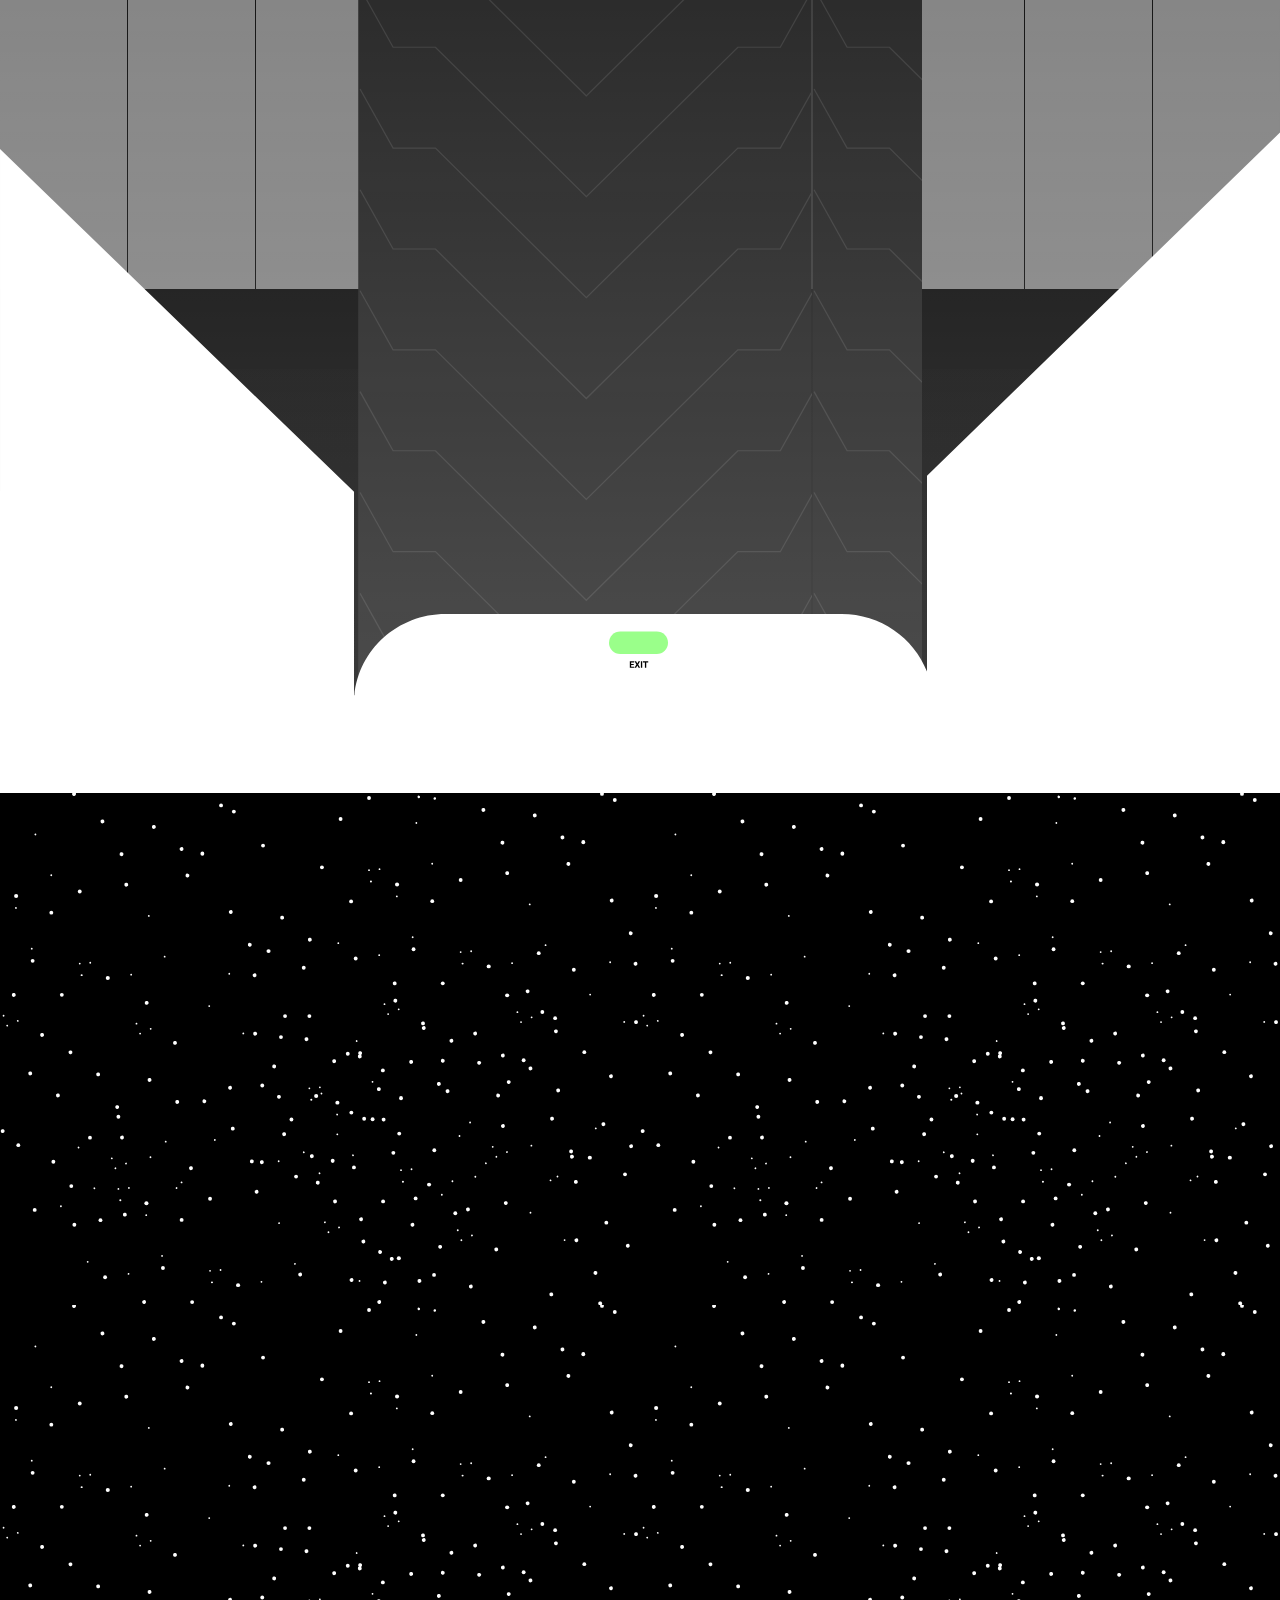
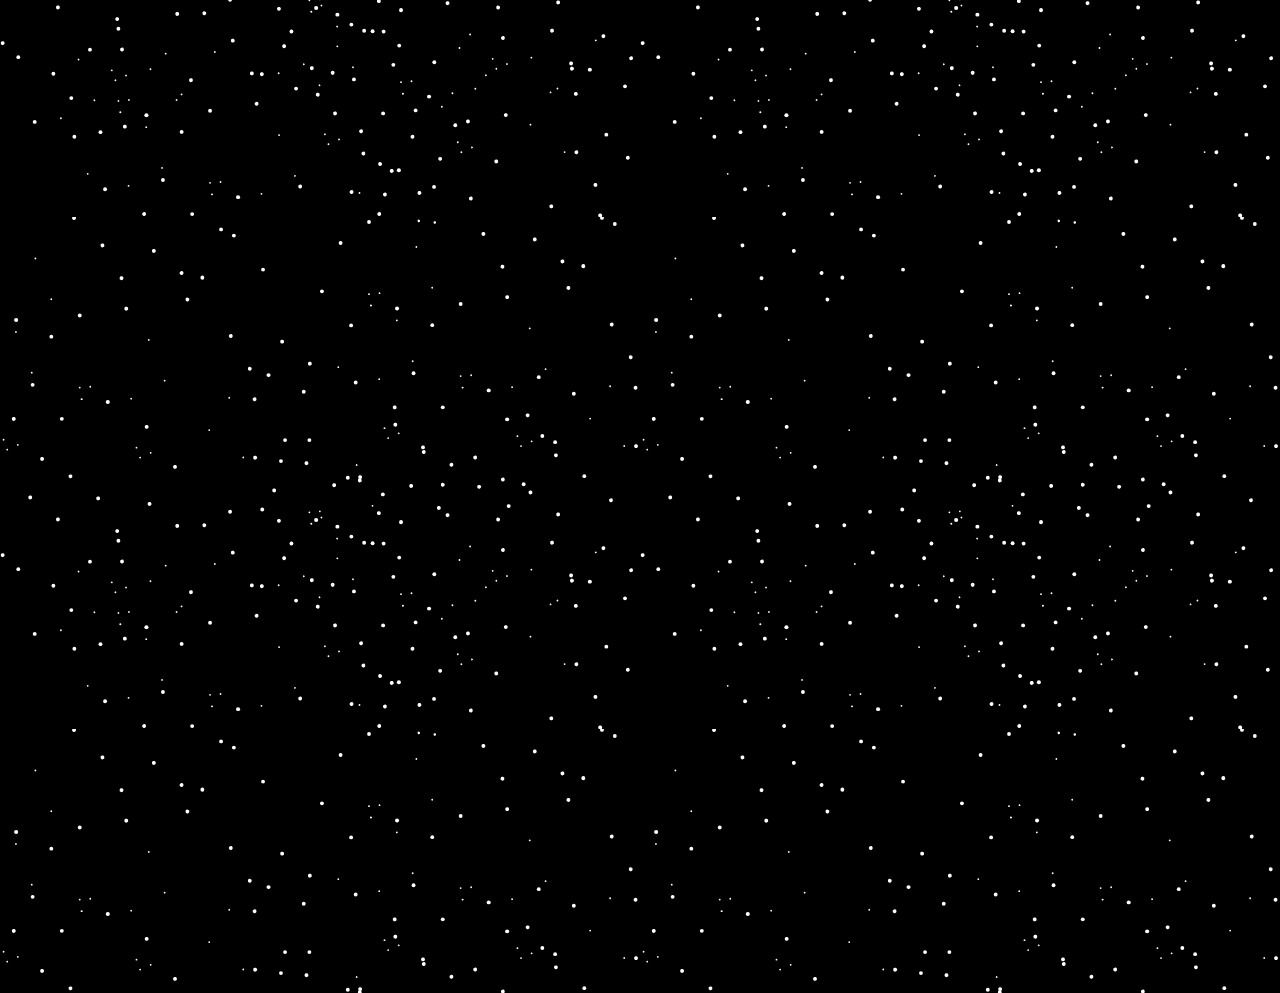
==== commit 7efc0981: "To tear you away" ====
--- a/index.html
+++ b/index.html
@@ -331,6 +331,7 @@
             </div>
         </div>
       <div class="bottom">
+        <div class="belt belt2"></div>
         <div class="bar">
           <div class="b-bottom"></div>
           <div class="b-middle"></div>
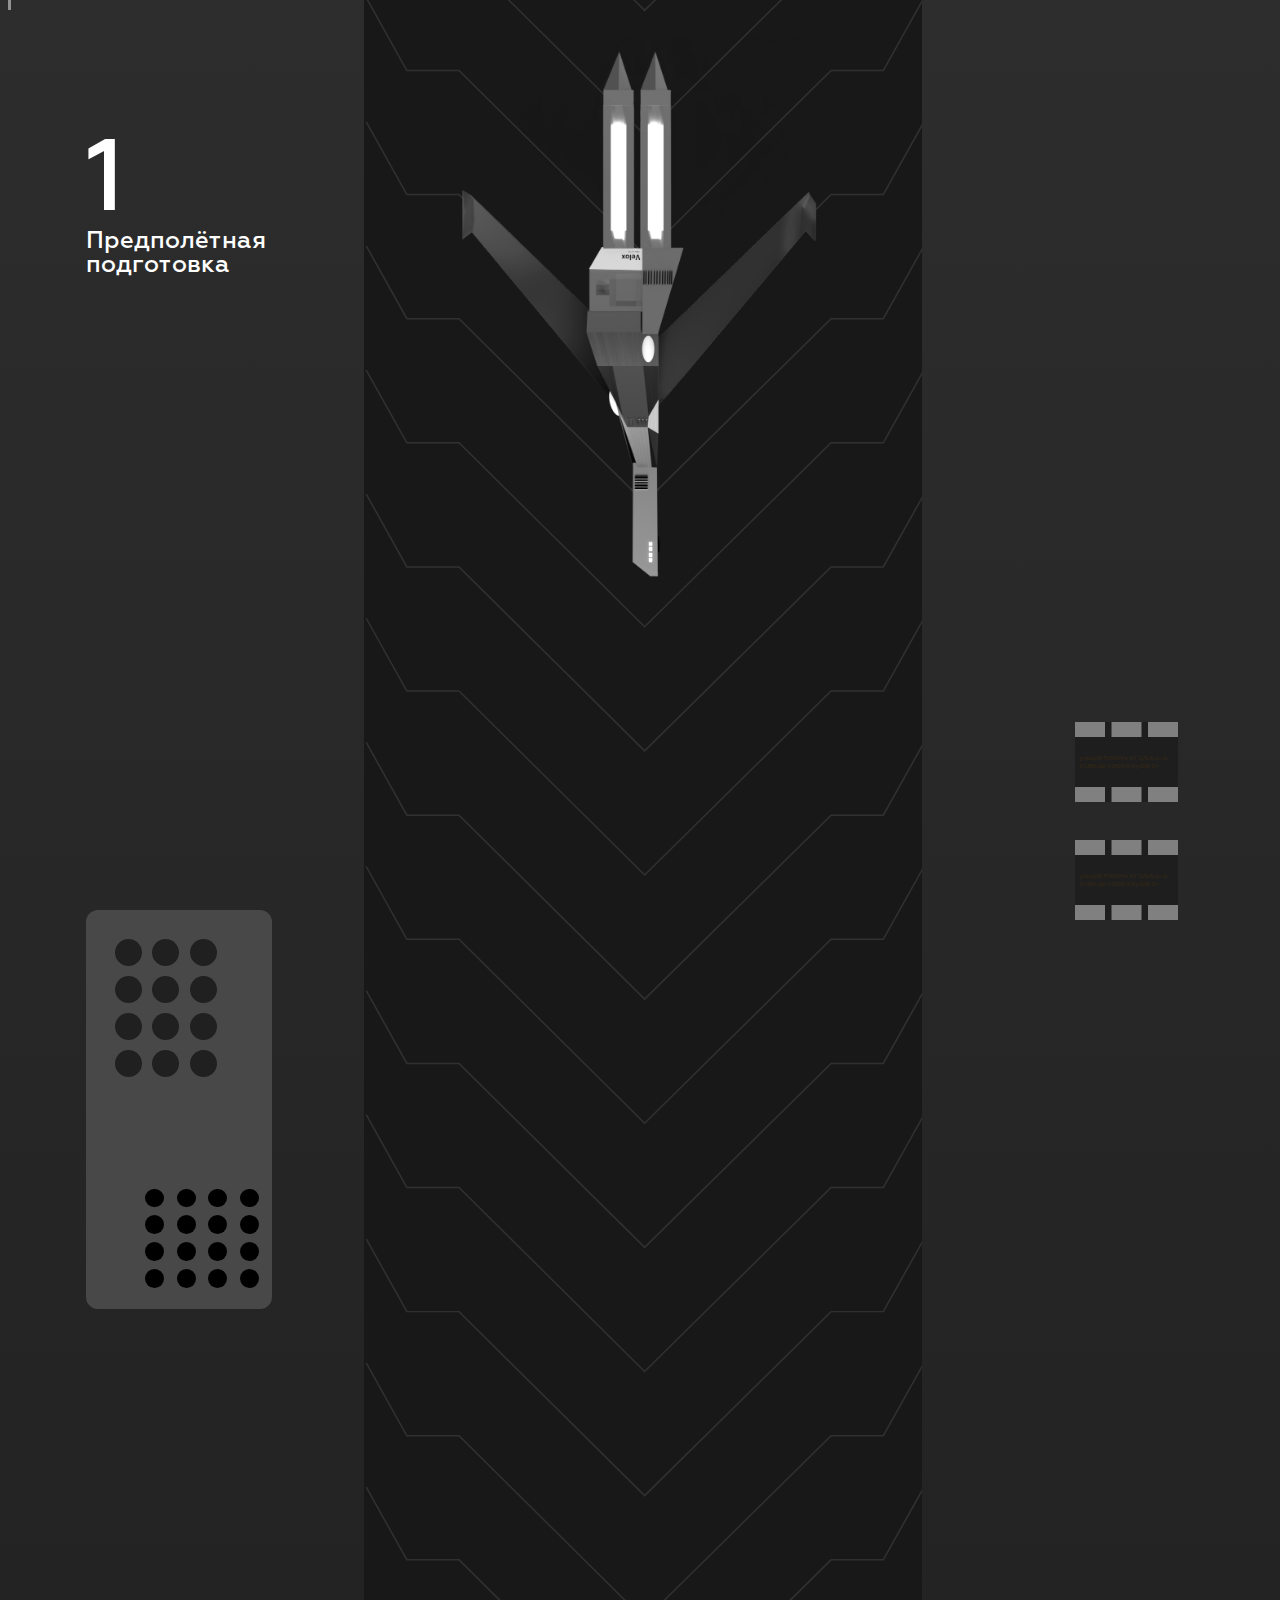
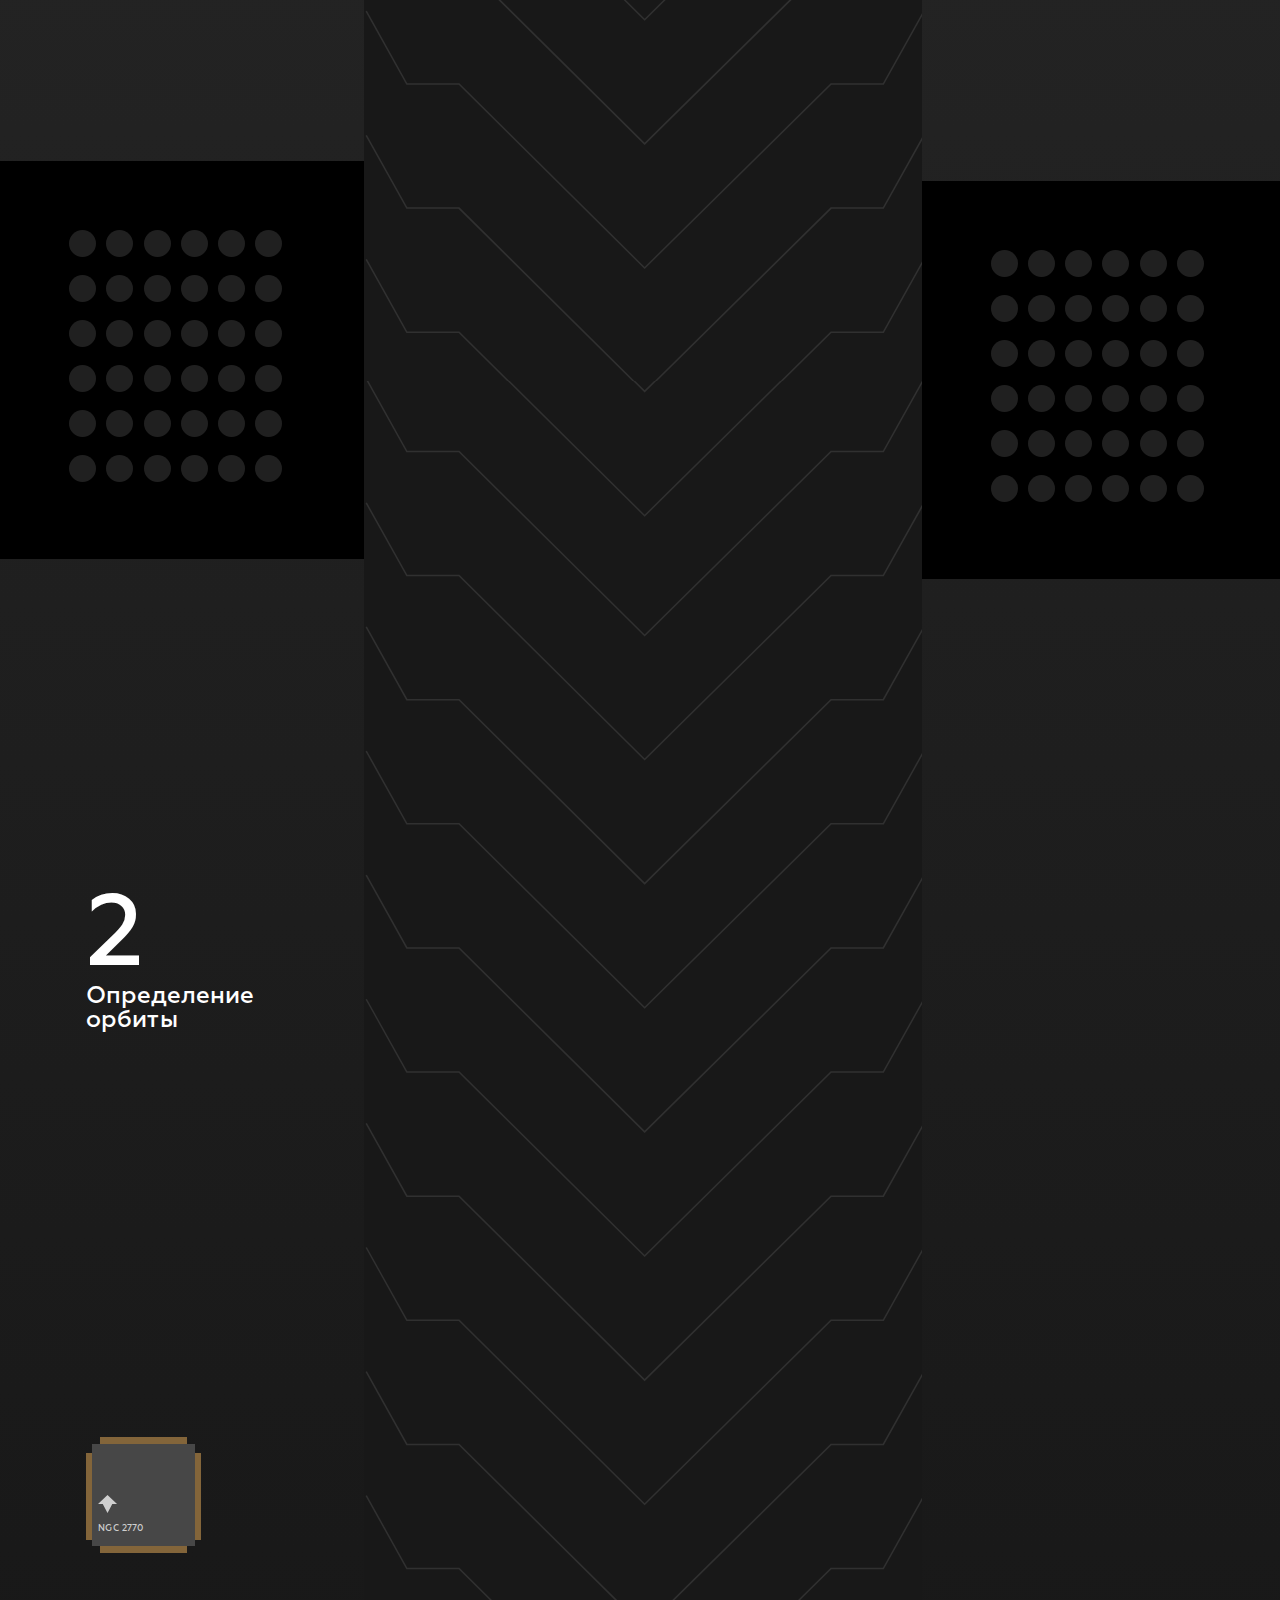
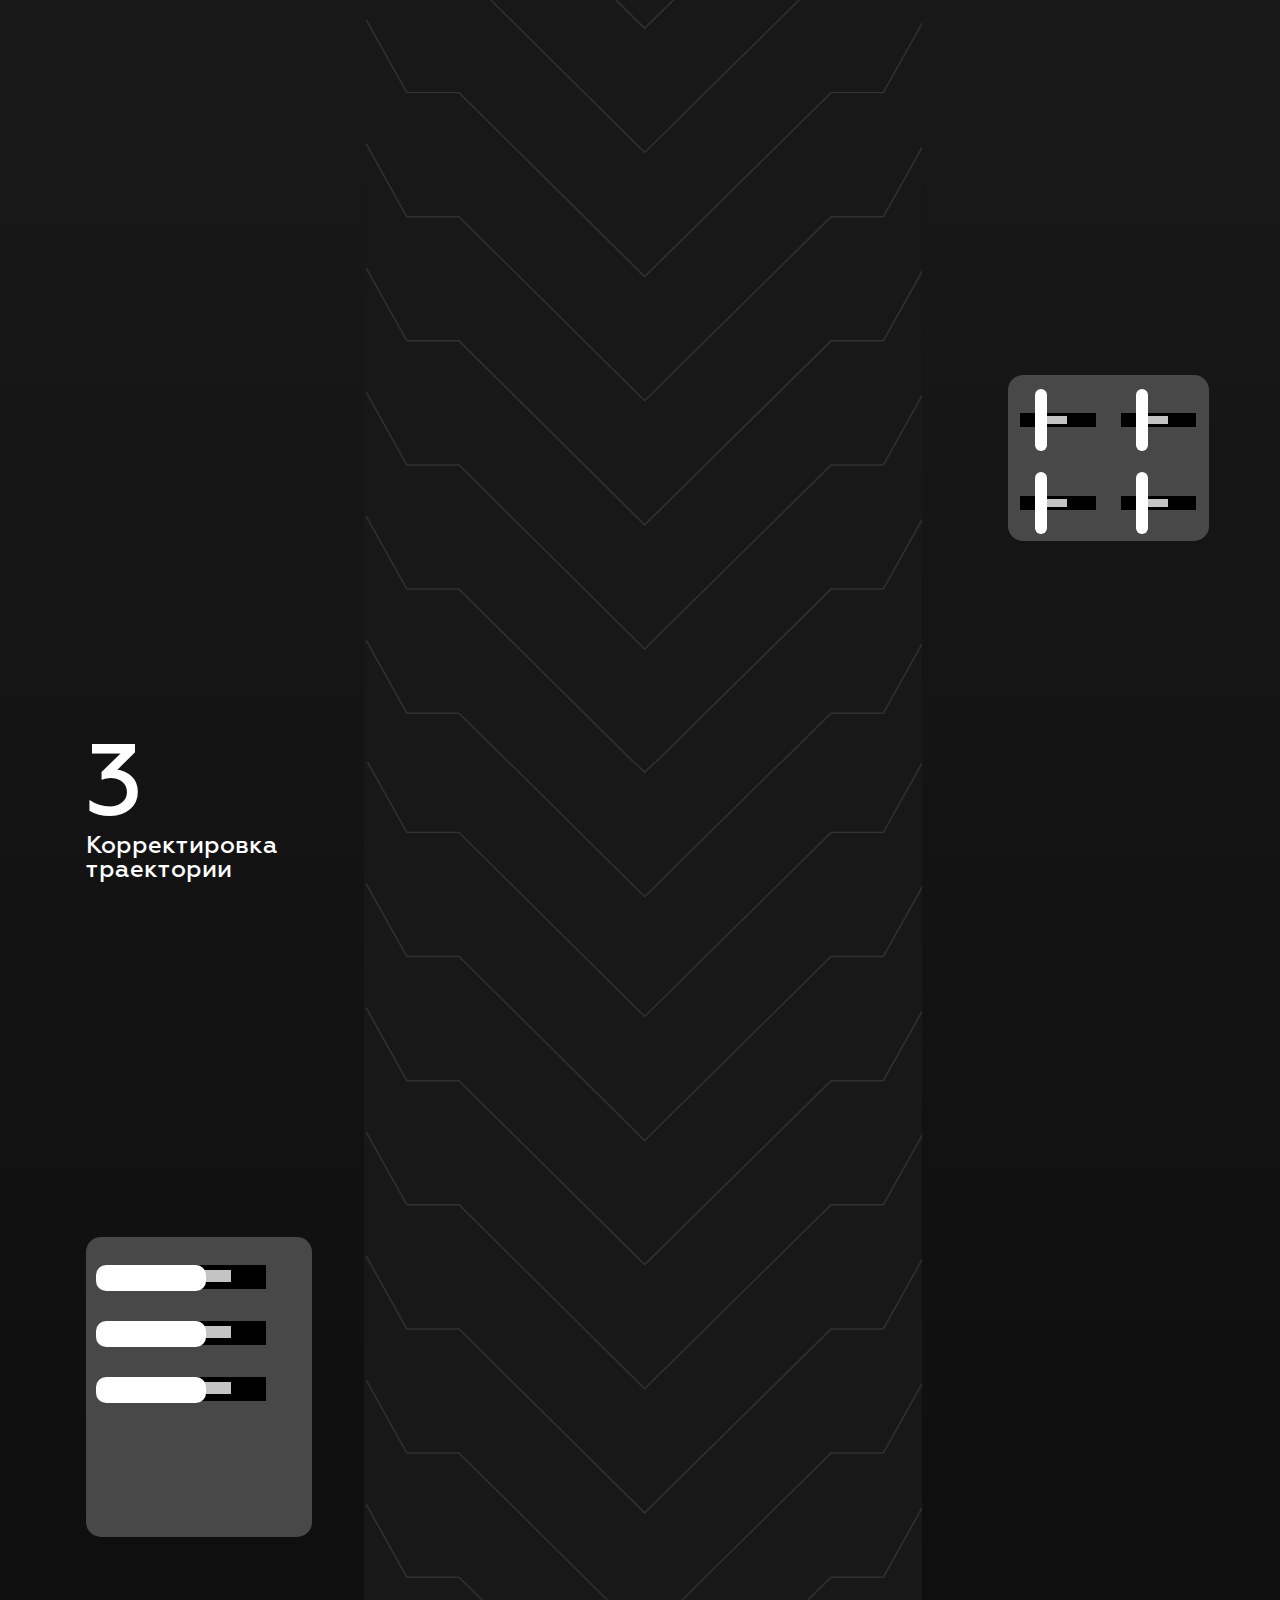
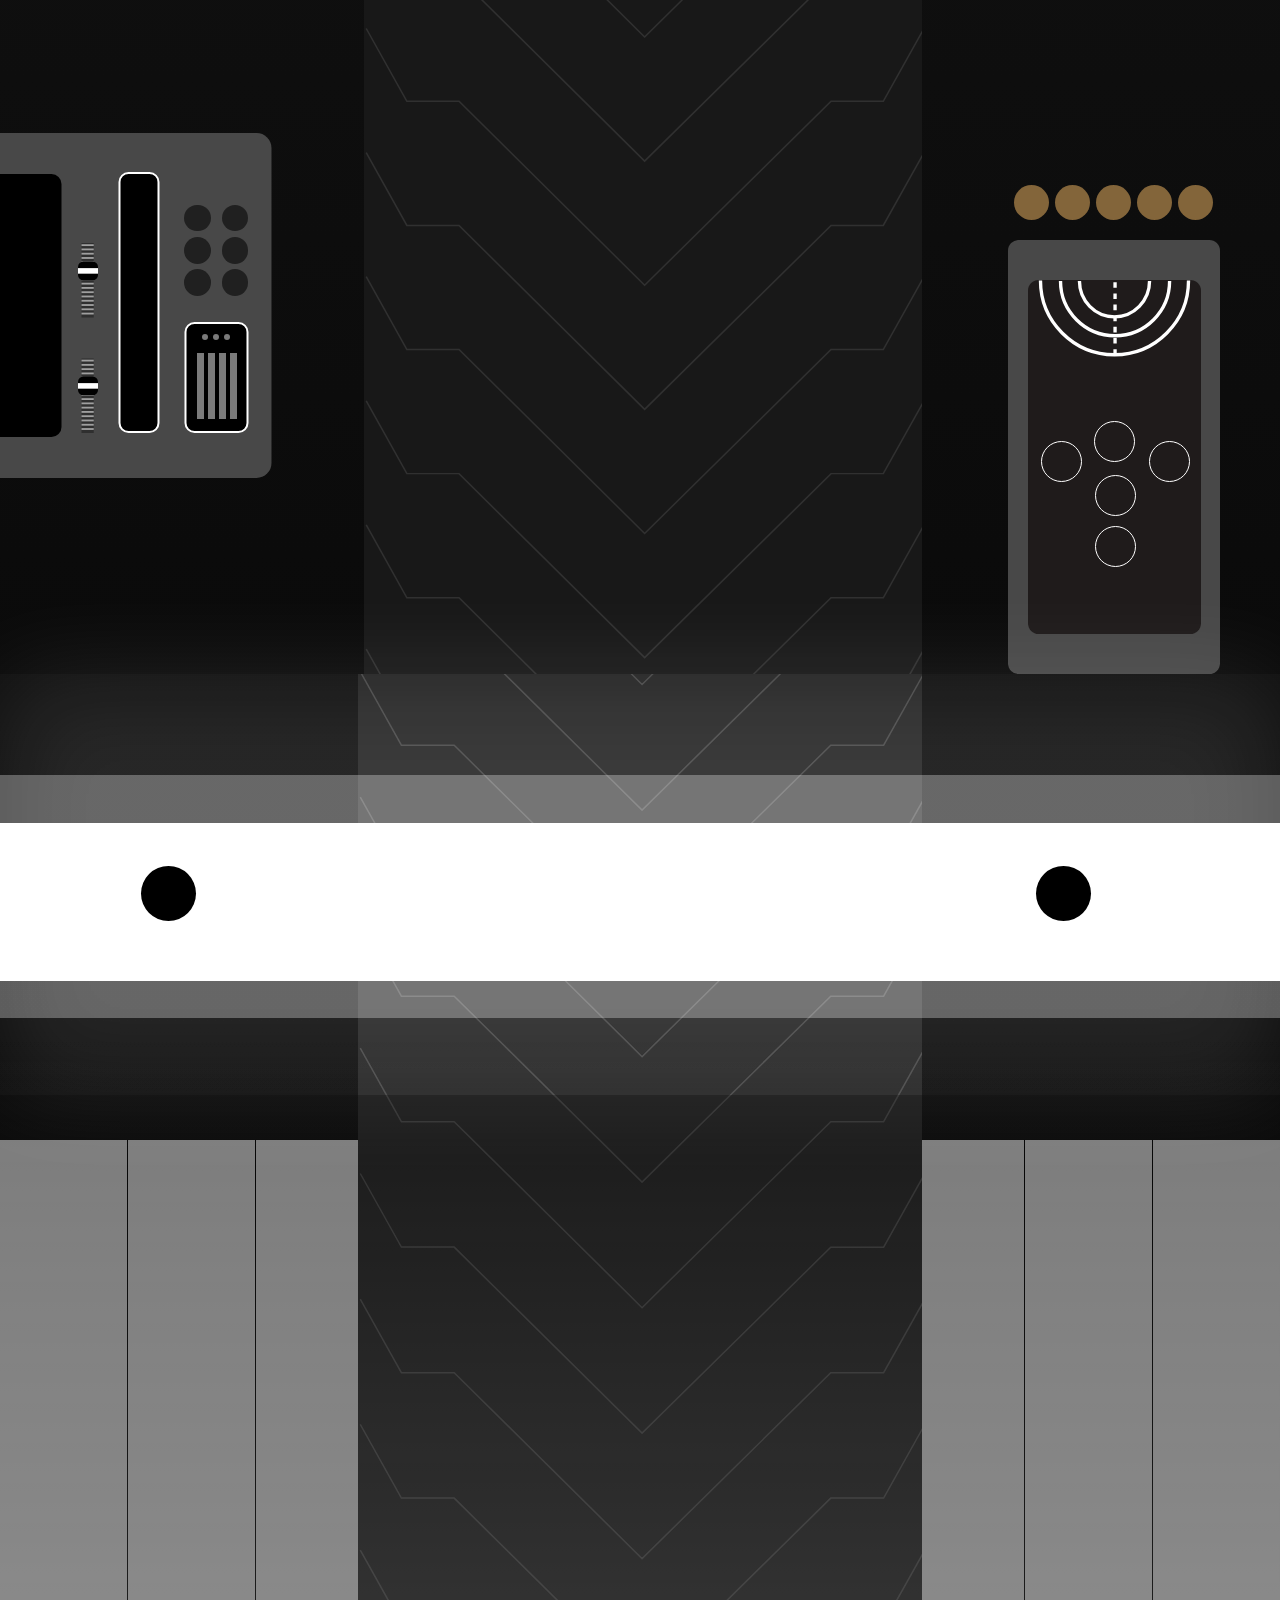
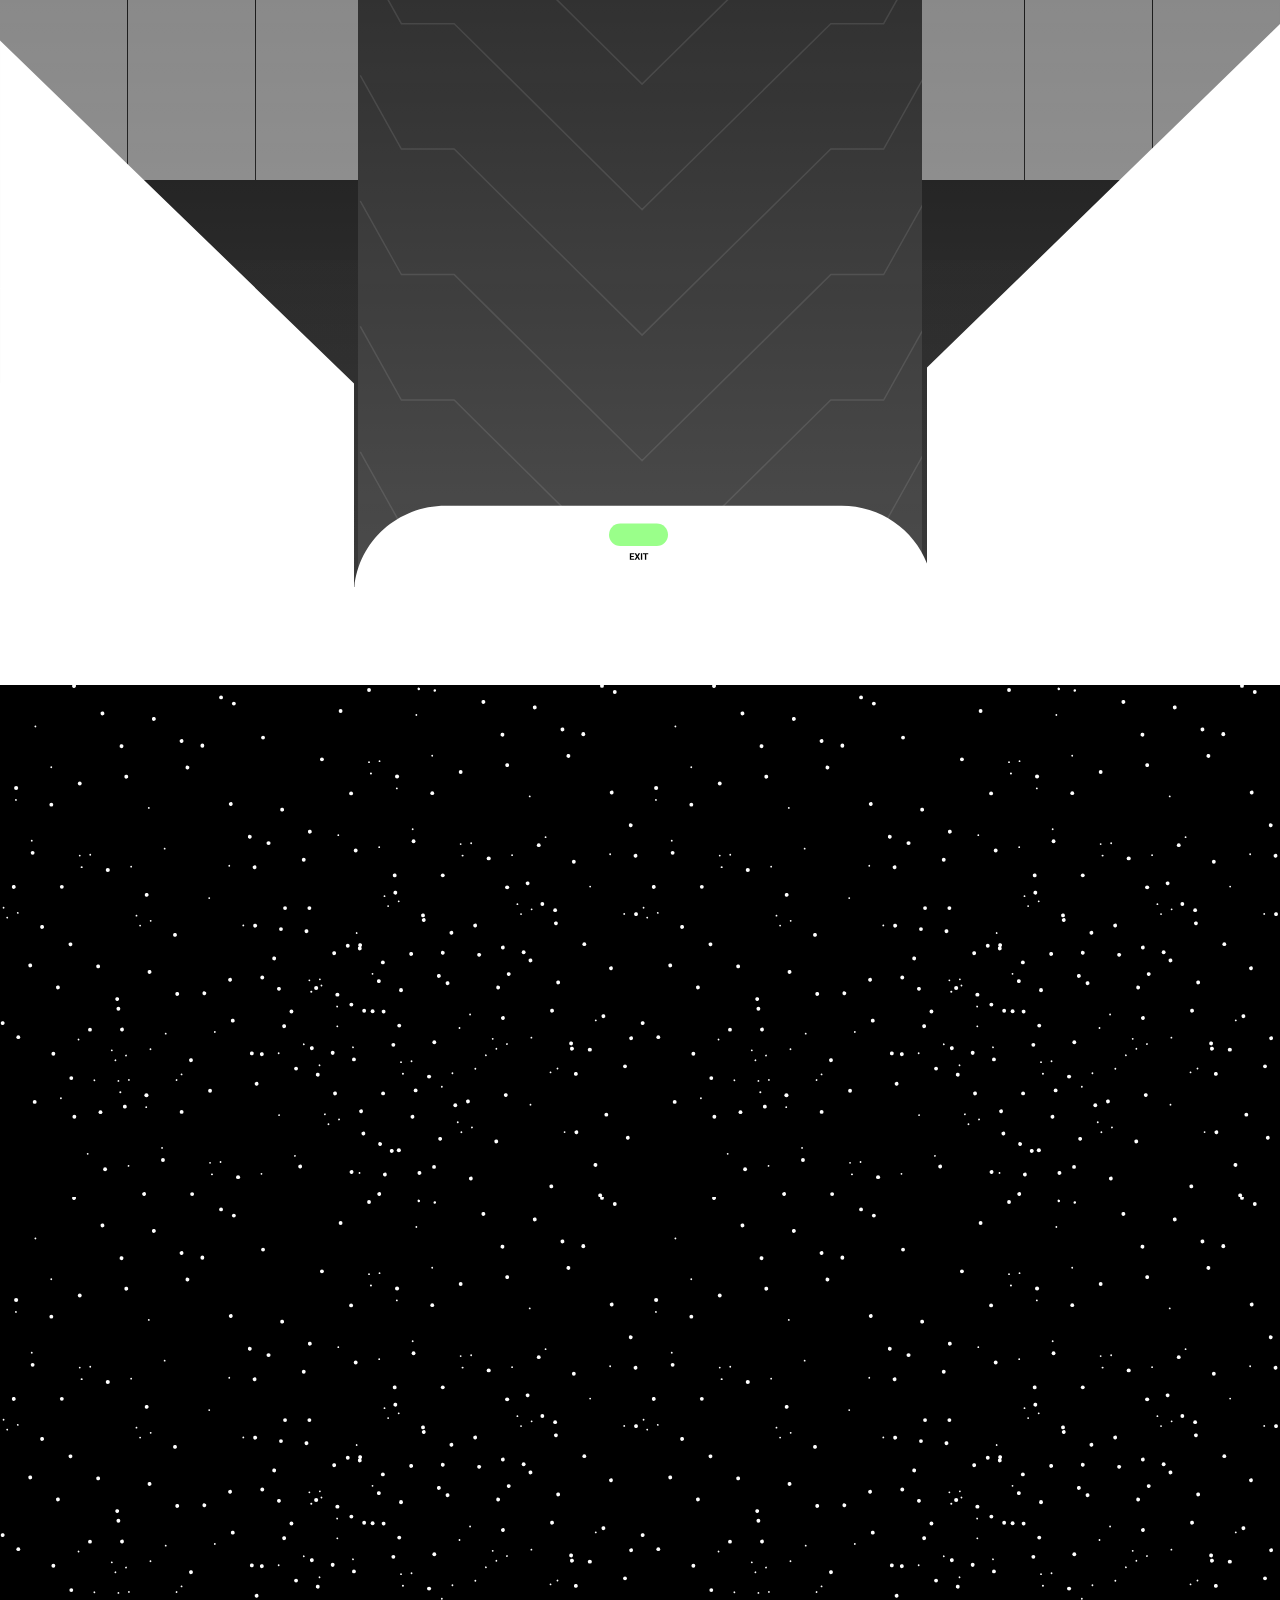
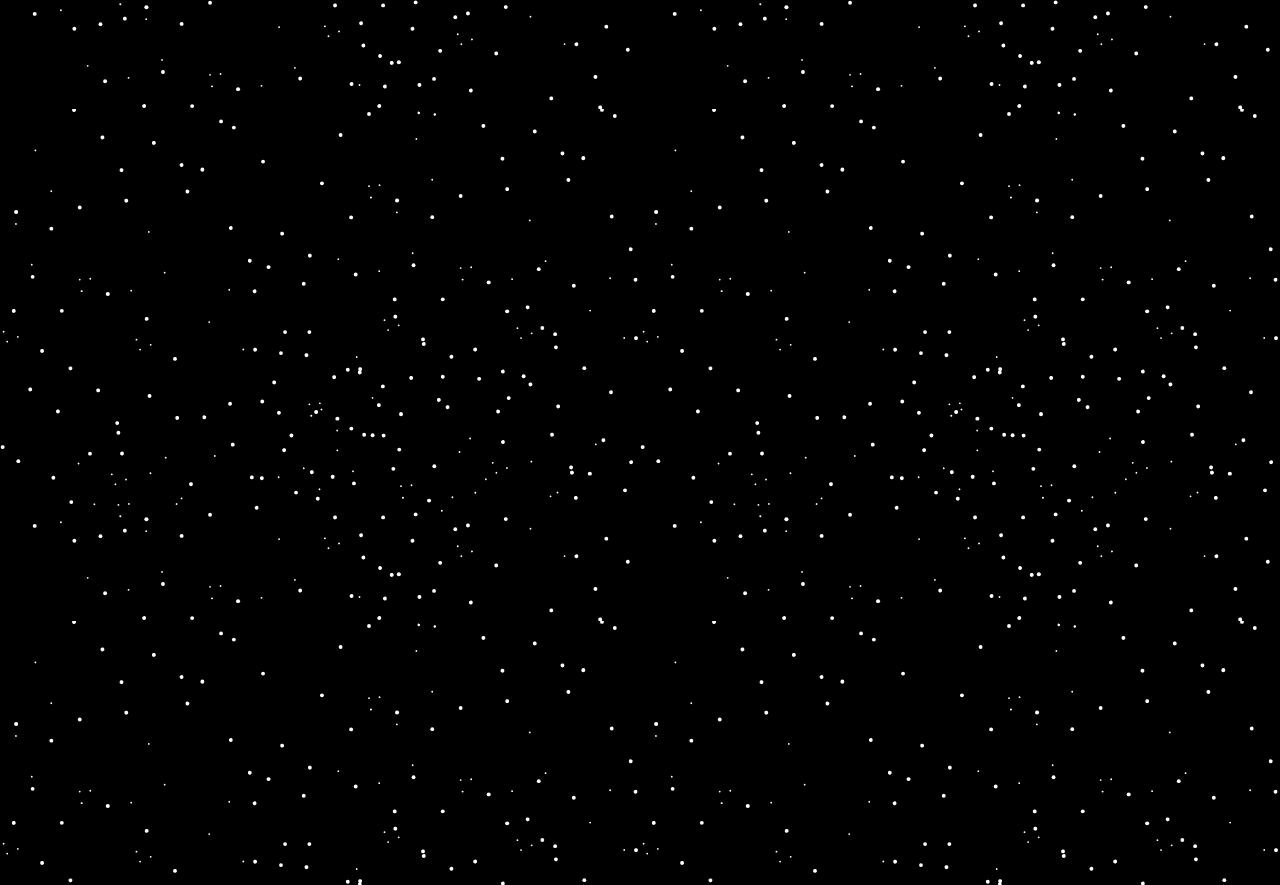
==== commit b4bc589e: "da da di da da da di da da" ====
--- a/index.html
+++ b/index.html
@@ -150,6 +150,7 @@
           </div>
           <div class="electropanel">
             <div class="el-under"></div>
+            <div class="el-under2"></div>
             <div class="electronics">
               <div class="el-in">
                 <img src="images/logo.svg" alt="">
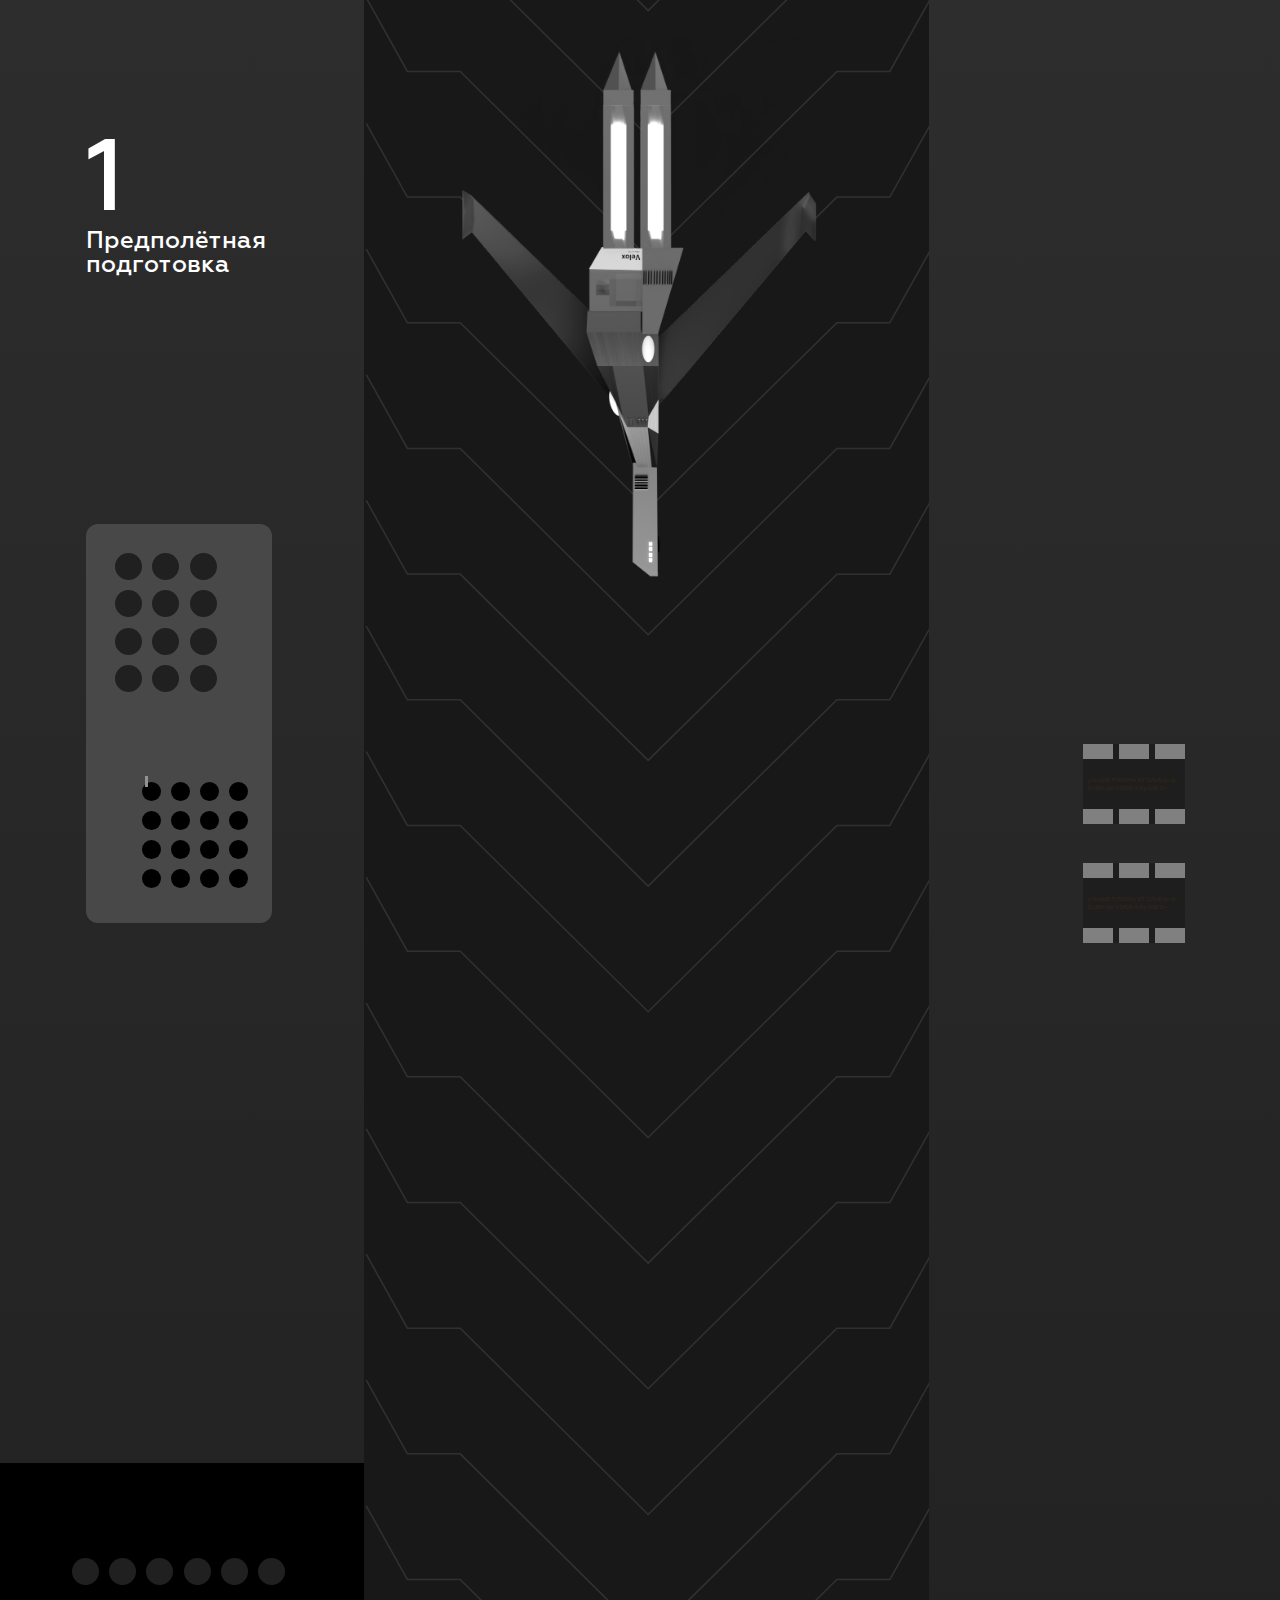
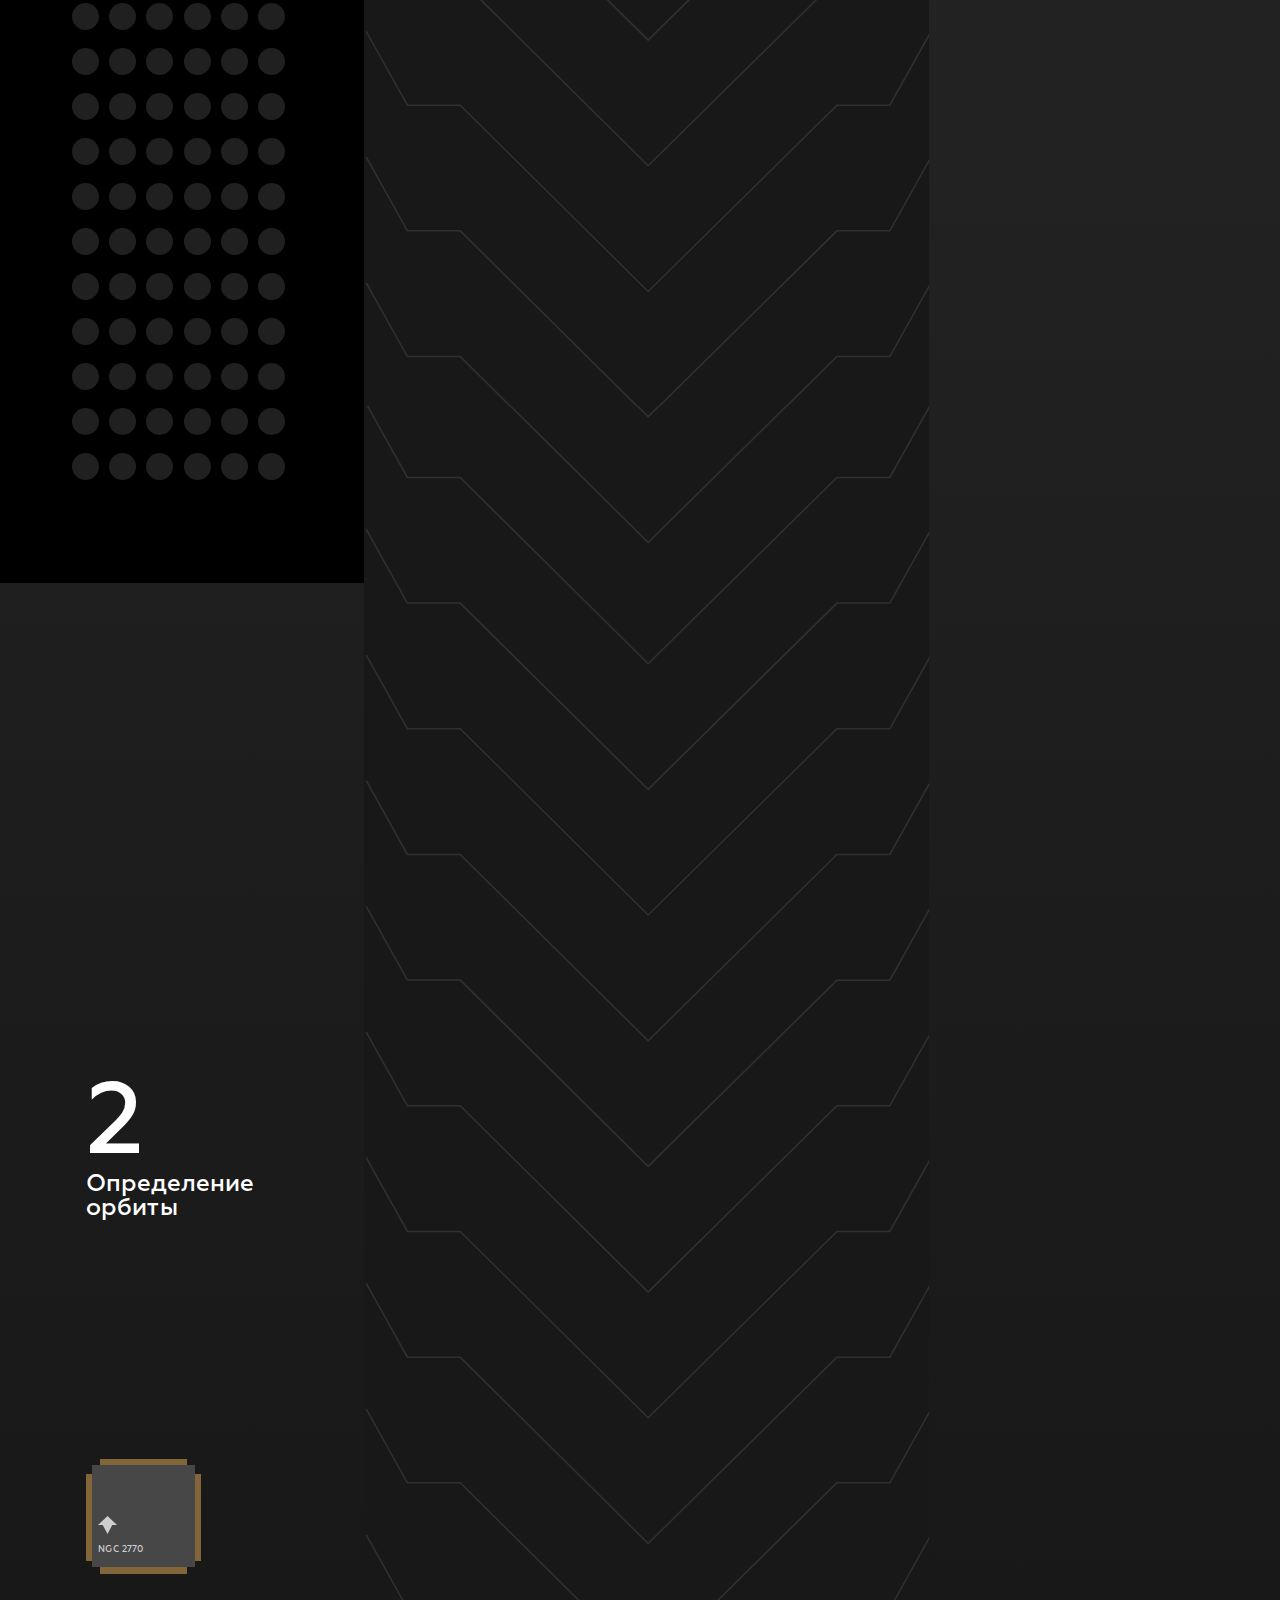
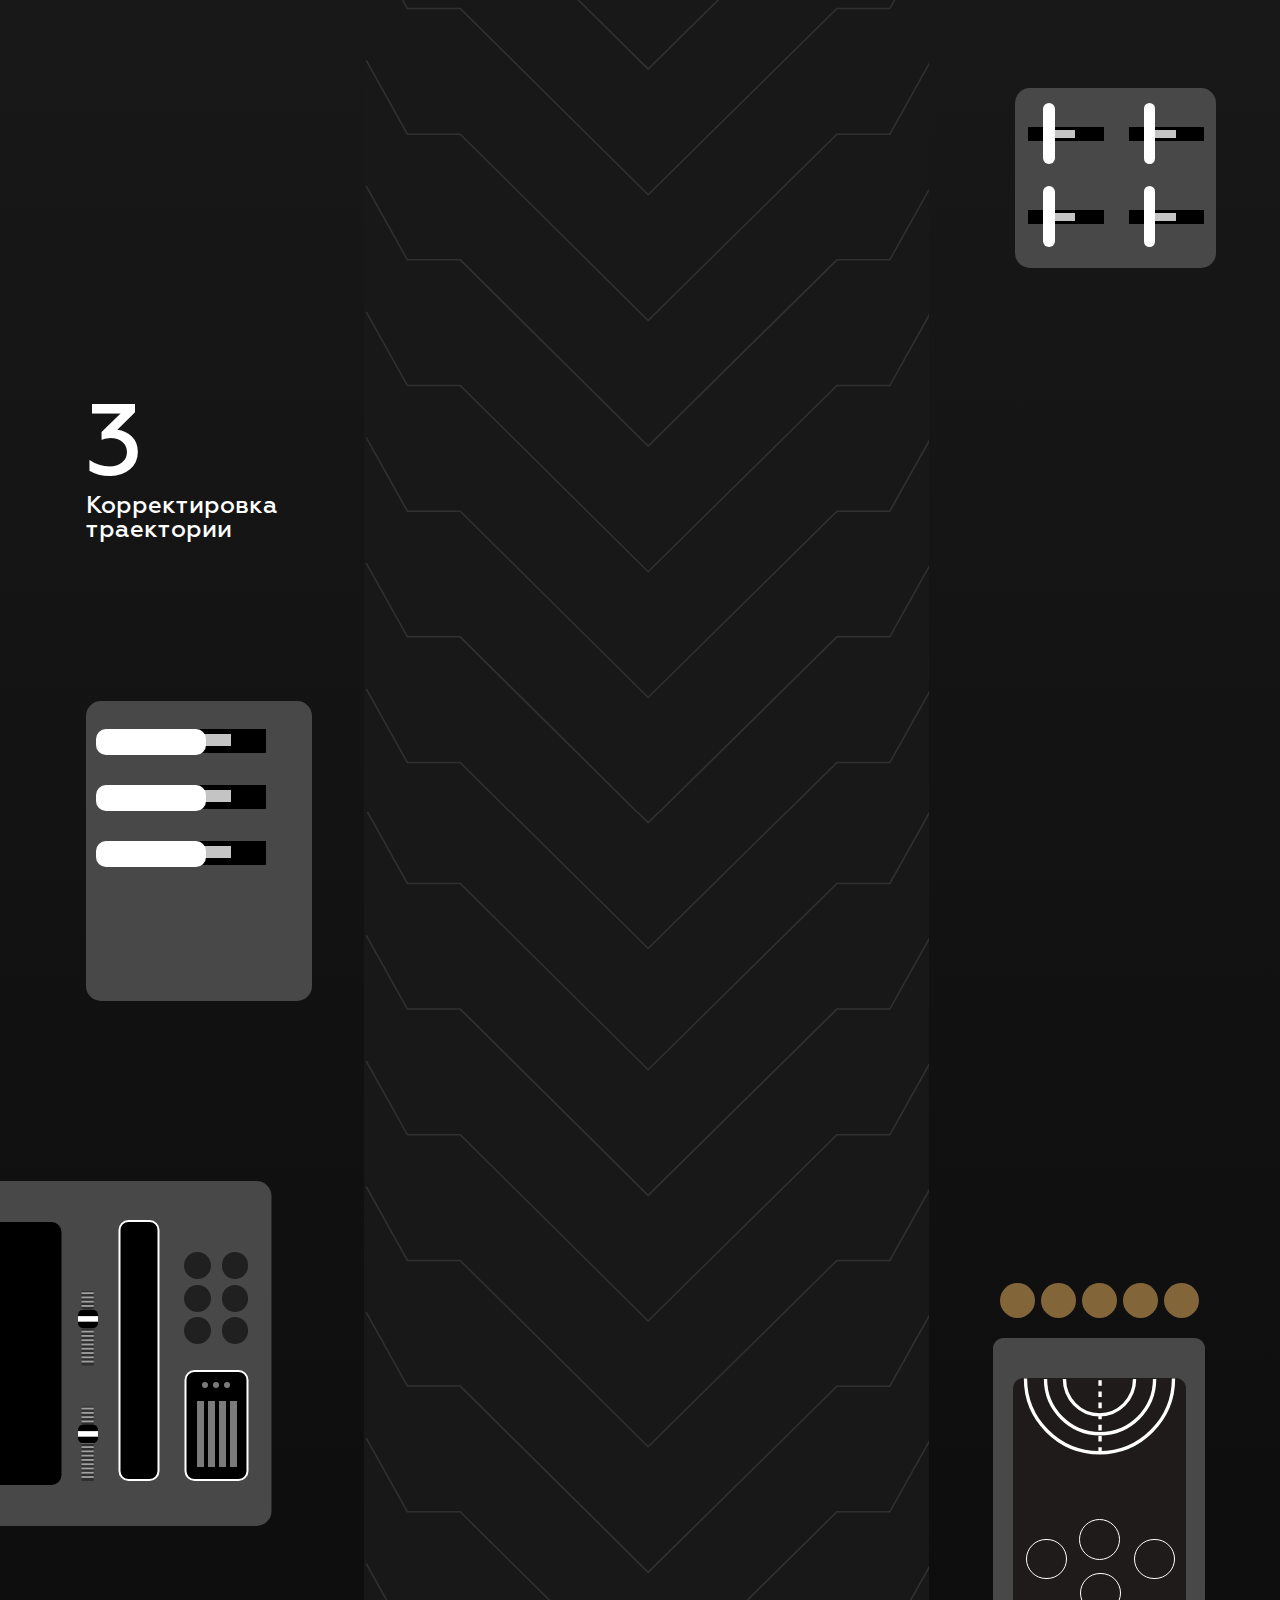
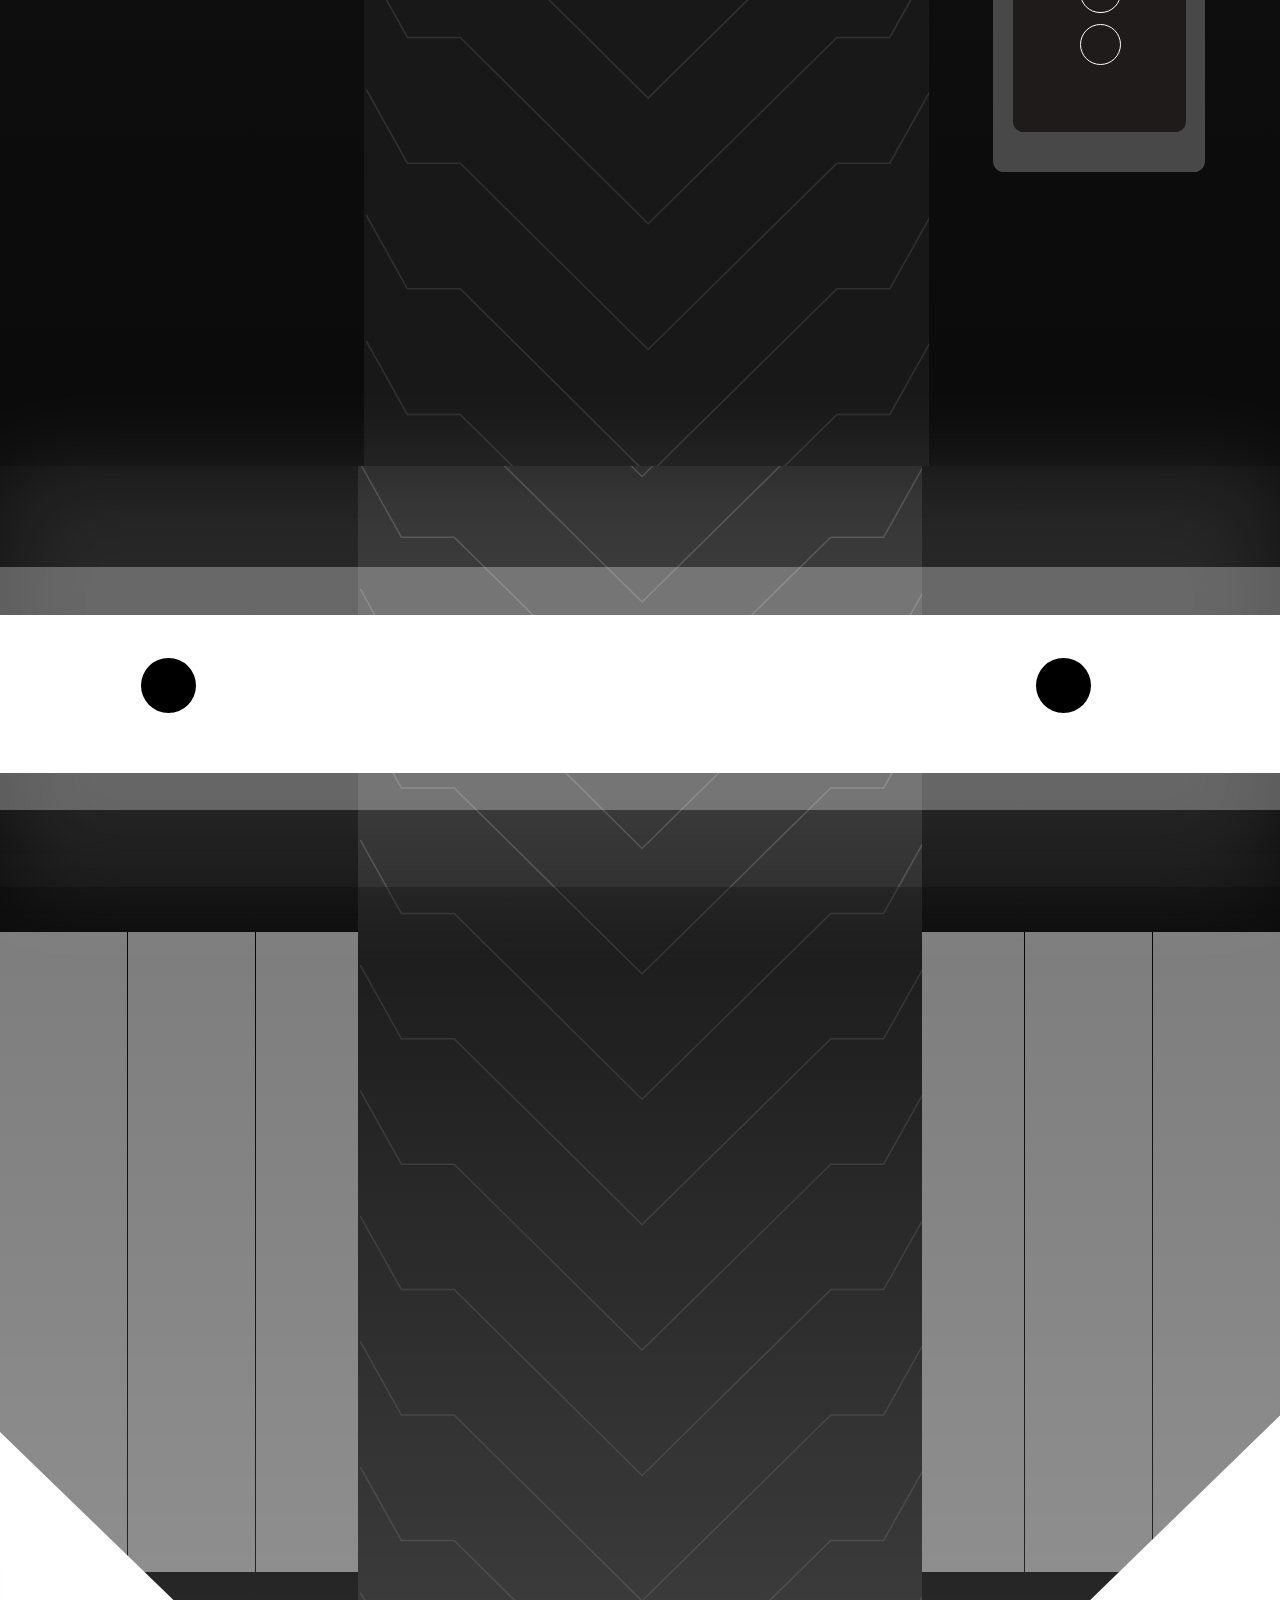
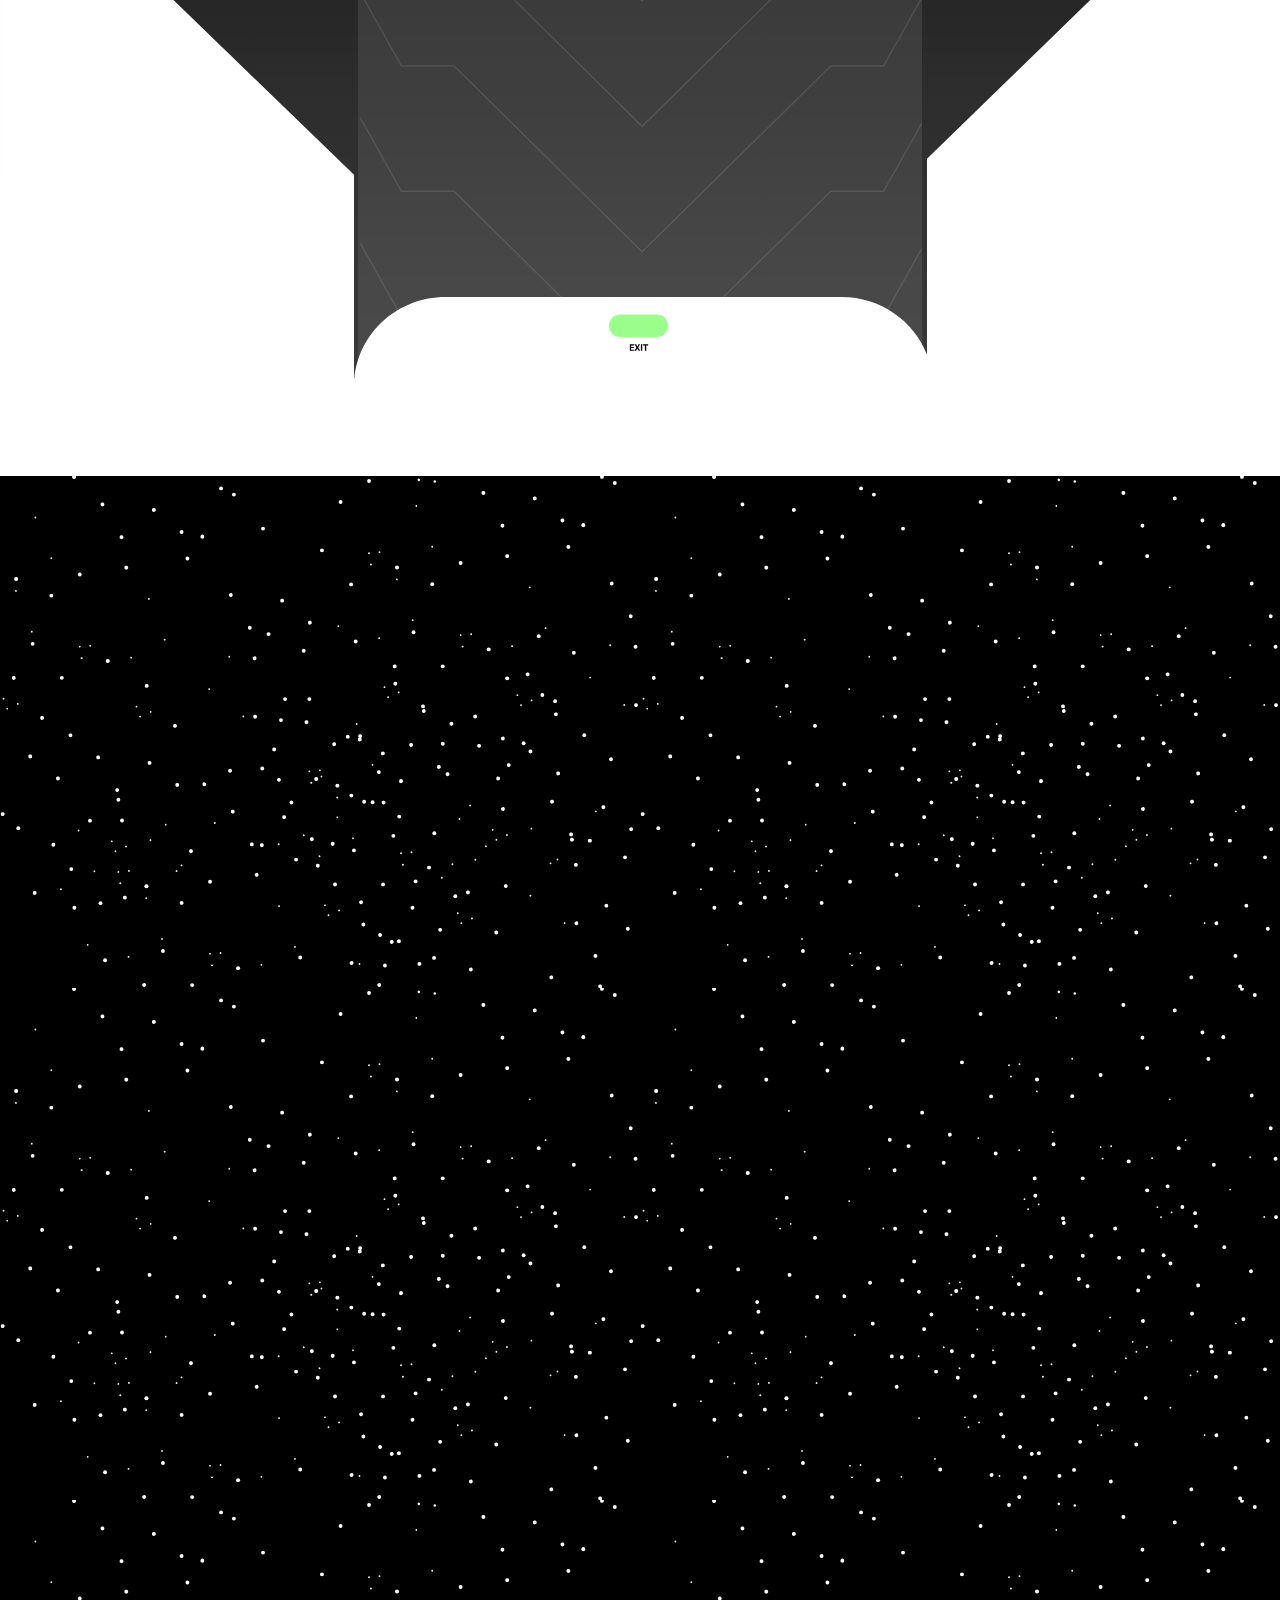
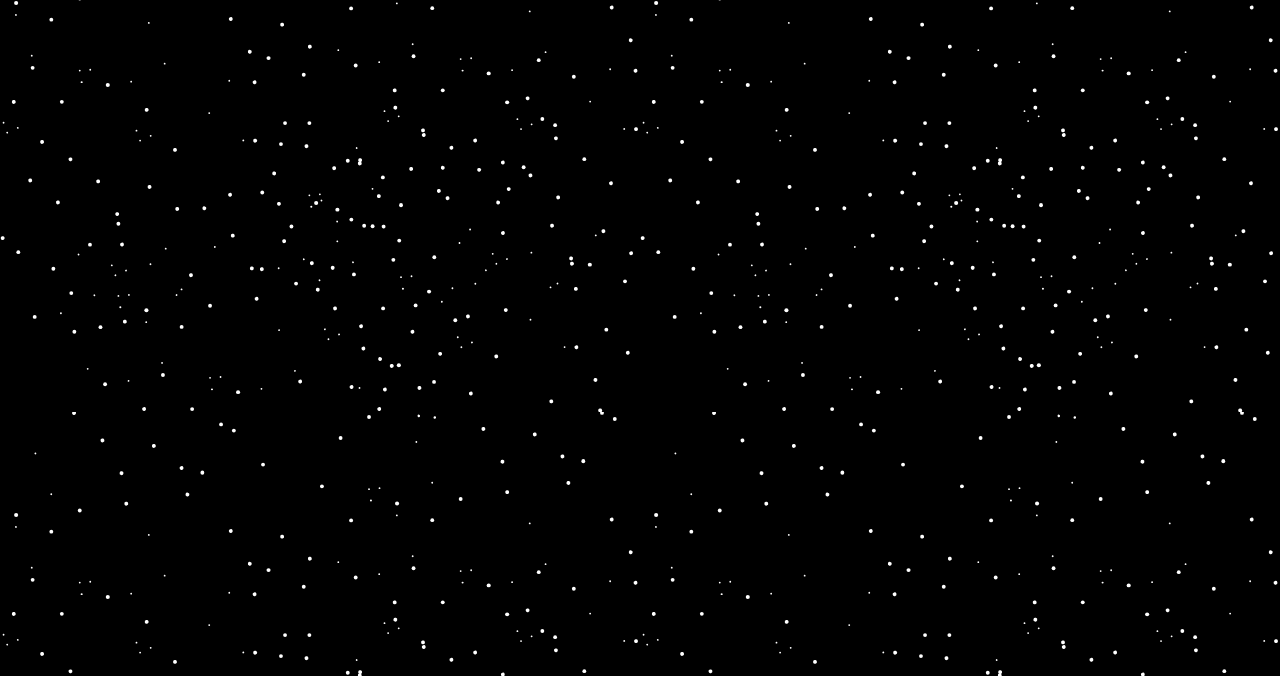
==== commit bb3eb1f1: "pls stop" ====
--- a/index.html
+++ b/index.html
@@ -138,6 +138,42 @@
               <div class="button-simple"></div>
               <div class="button-simple"></div>
               <div class="button-simple"></div>
+              <div class="button-simple"></div>
+              <div class="button-simple"></div>
+              <div class="button-simple"></div>
+              <div class="button-simple"></div>
+              <div class="button-simple"></div>
+              <div class="button-simple"></div>
+              <div class="button-simple"></div>
+              <div class="button-simple"></div>
+              <div class="button-simple"></div>
+              <div class="button-simple"></div>
+              <div class="button-simple"></div>
+              <div class="button-simple"></div>
+              <div class="button-simple"></div>
+              <div class="button-simple"></div>
+              <div class="button-simple"></div>
+              <div class="button-simple"></div>
+              <div class="button-simple"></div>
+              <div class="button-simple"></div>
+              <div class="button-simple"></div>
+              <div class="button-simple"></div>
+              <div class="button-simple"></div>
+              <div class="button-simple"></div>
+              <div class="button-simple"></div>
+              <div class="button-simple"></div>
+              <div class="button-simple"></div>
+              <div class="button-simple"></div>
+              <div class="button-simple"></div>
+              <div class="button-simple"></div>
+              <div class="button-simple"></div>
+              <div class="button-simple"></div>
+              <div class="button-simple"></div>
+              <div class="button-simple"></div>
+              <div class="button-simple"></div>
+              <div class="button-simple"></div>
+              <div class="button-simple"></div>
+              <div class="button-simple"></div>
             </div>
           </div>
           <div class="text" id="t-b">
@@ -158,7 +194,7 @@
               </div>
             </div>
           </div>
-          <div class="text" id="t-b">
+          <div class="text" id="t-c">
             <h1>3</h1>
             <h2>Корректировка траектории</h2>
           </div>
@@ -243,46 +279,6 @@
             </div>
             <div class="micro-p">
               <p>ynlrupi3Pl60We9TG/bXqcck<br/>SUBXdjxV0R/AX6y0hZ0=</p>
-            </div>
-          </div>
-          <div class="panel-b-2-2">
-            <div class="panel-buttons2">
-              <div class="button-simple"></div>
-              <div class="button-simple"></div>
-              <div class="button-simple"></div>
-              <div class="button-simple"></div>
-              <div class="button-simple"></div>
-              <div class="button-simple"></div>
-              <div class="button-simple"></div>
-              <div class="button-simple"></div>
-              <div class="button-simple"></div>
-              <div class="button-simple"></div>
-              <div class="button-simple"></div>
-              <div class="button-simple"></div>
-              <div class="button-simple"></div>
-              <div class="button-simple"></div>
-              <div class="button-simple"></div>
-              <div class="button-simple"></div>
-              <div class="button-simple"></div>
-              <div class="button-simple"></div>
-              <div class="button-simple"></div>
-              <div class="button-simple"></div>
-              <div class="button-simple"></div>
-              <div class="button-simple"></div>
-              <div class="button-simple"></div>
-              <div class="button-simple"></div>
-              <div class="button-simple"></div>
-              <div class="button-simple"></div>
-              <div class="button-simple"></div>
-              <div class="button-simple"></div>
-              <div class="button-simple"></div>
-              <div class="button-simple"></div>
-              <div class="button-simple"></div>
-              <div class="button-simple"></div>
-              <div class="button-simple"></div>
-              <div class="button-simple"></div>
-              <div class="button-simple"></div>
-              <div class="button-simple"></div>
             </div>
           </div>
           <div class="panel-lever">
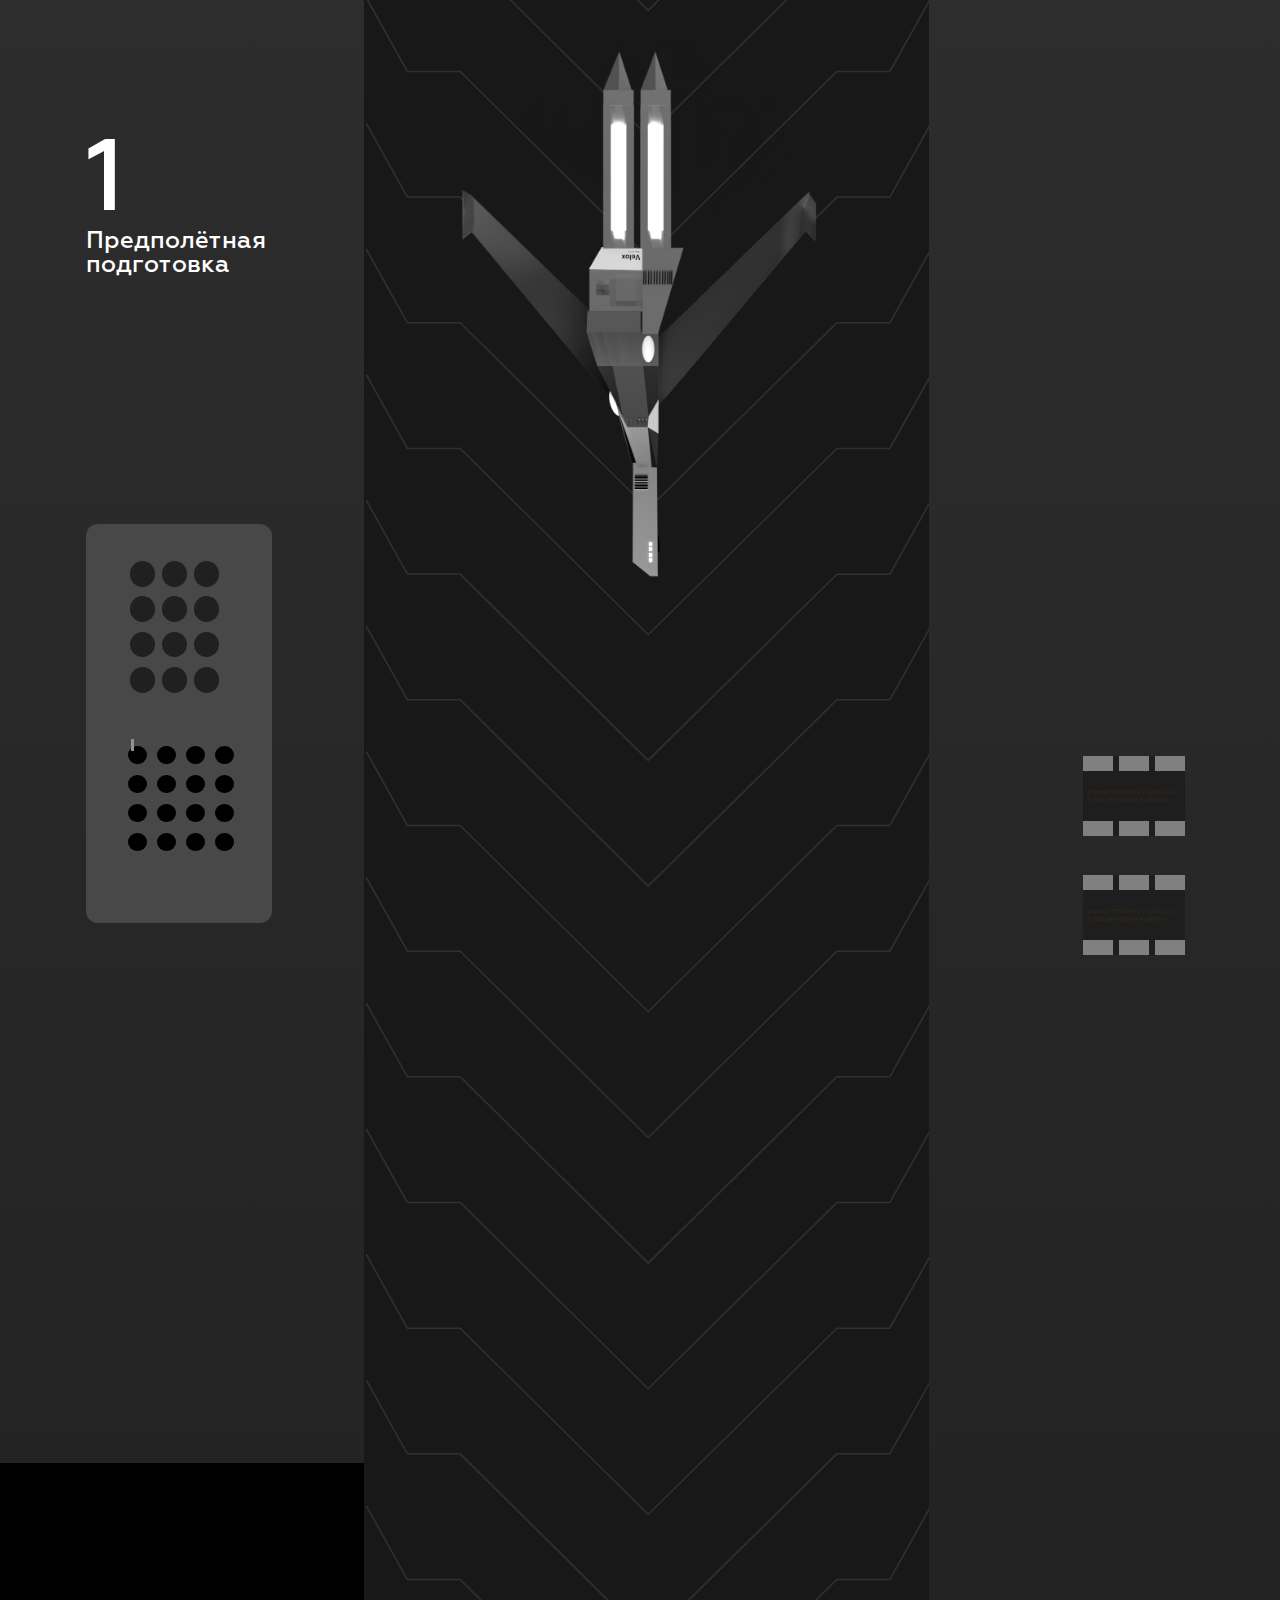
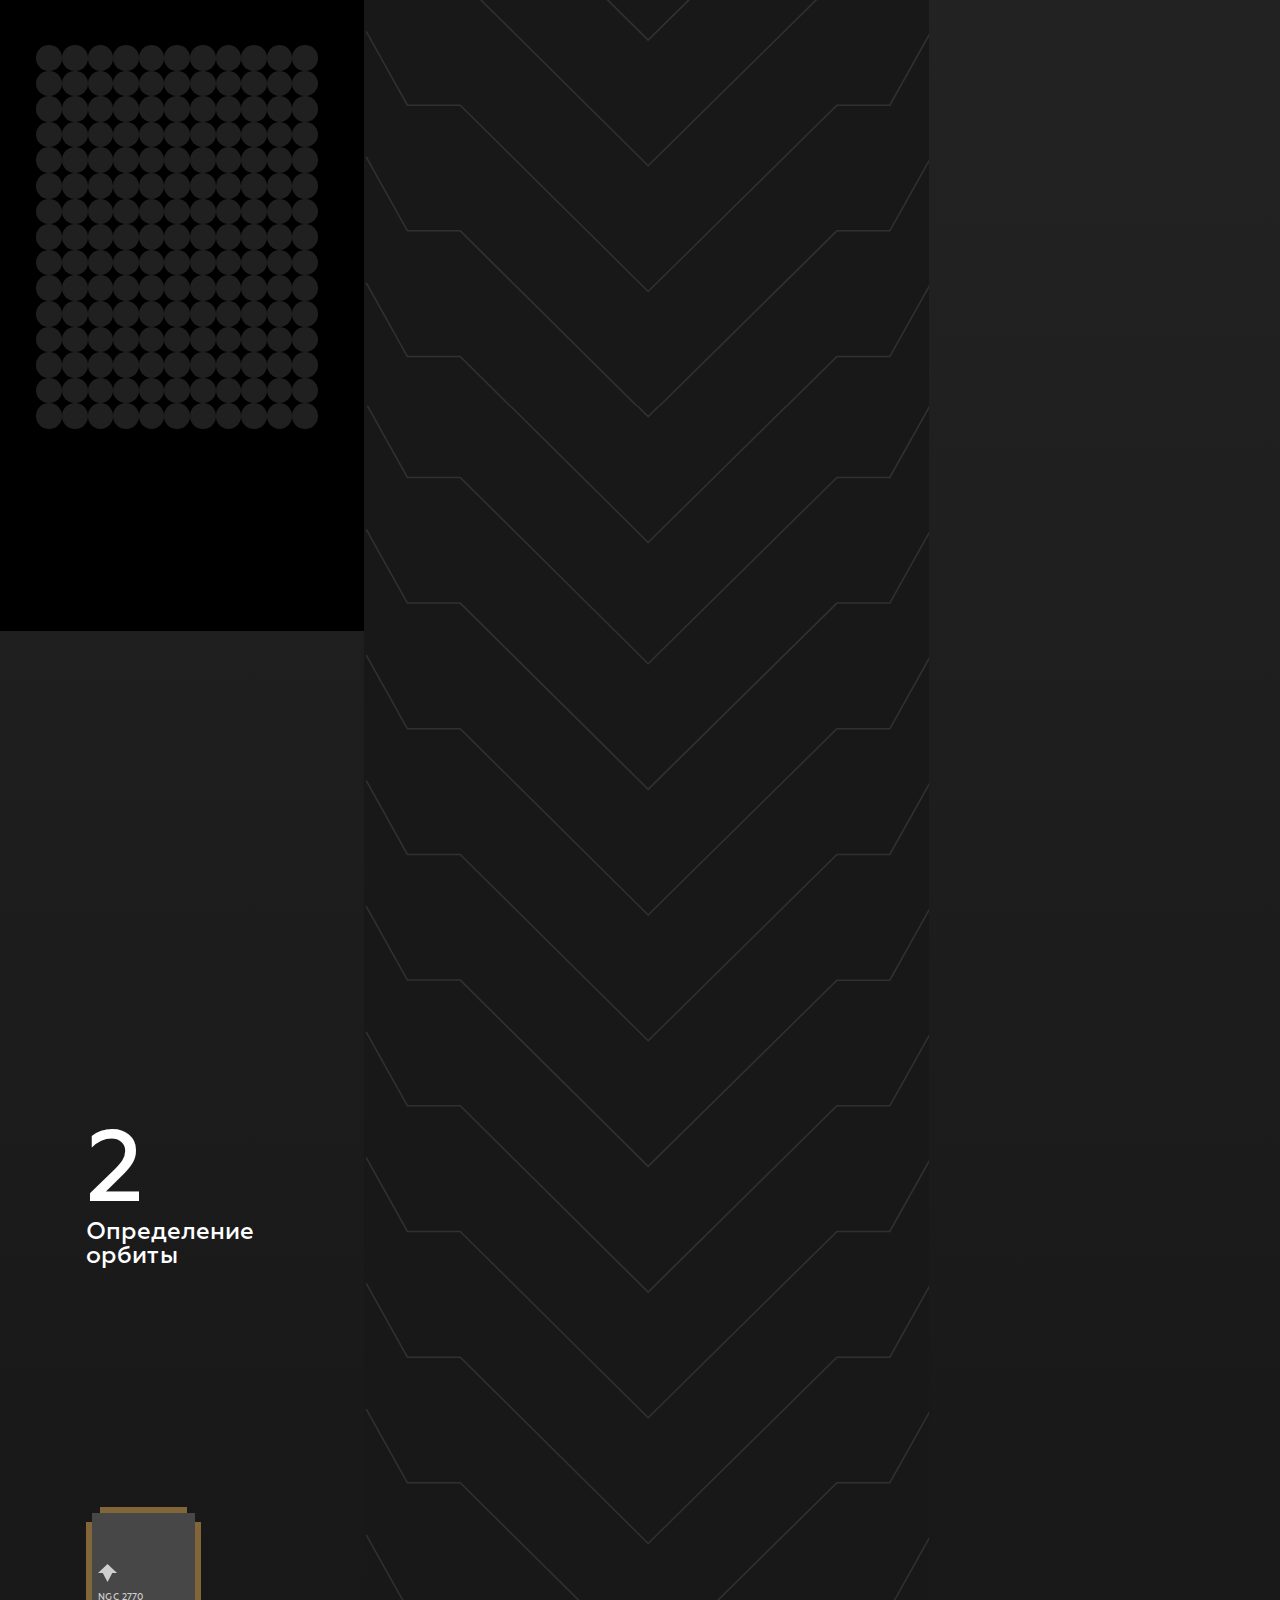
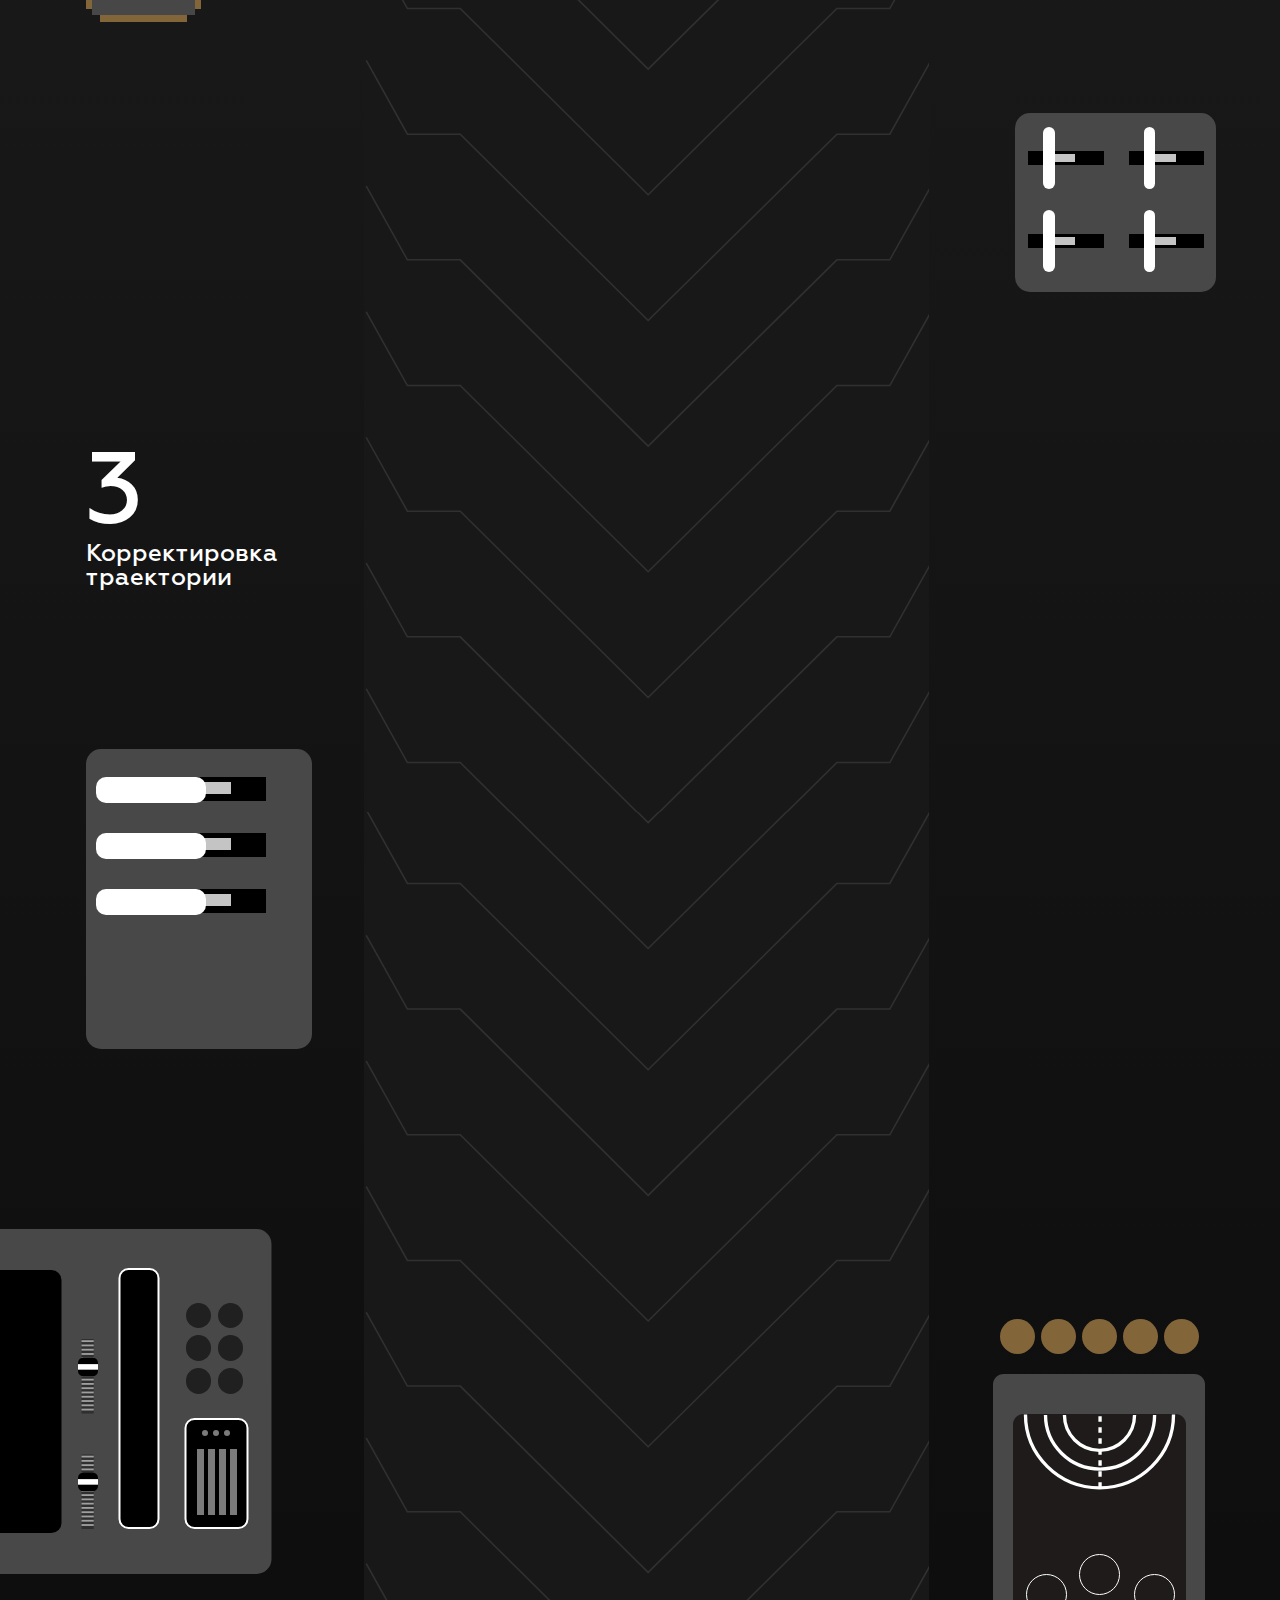
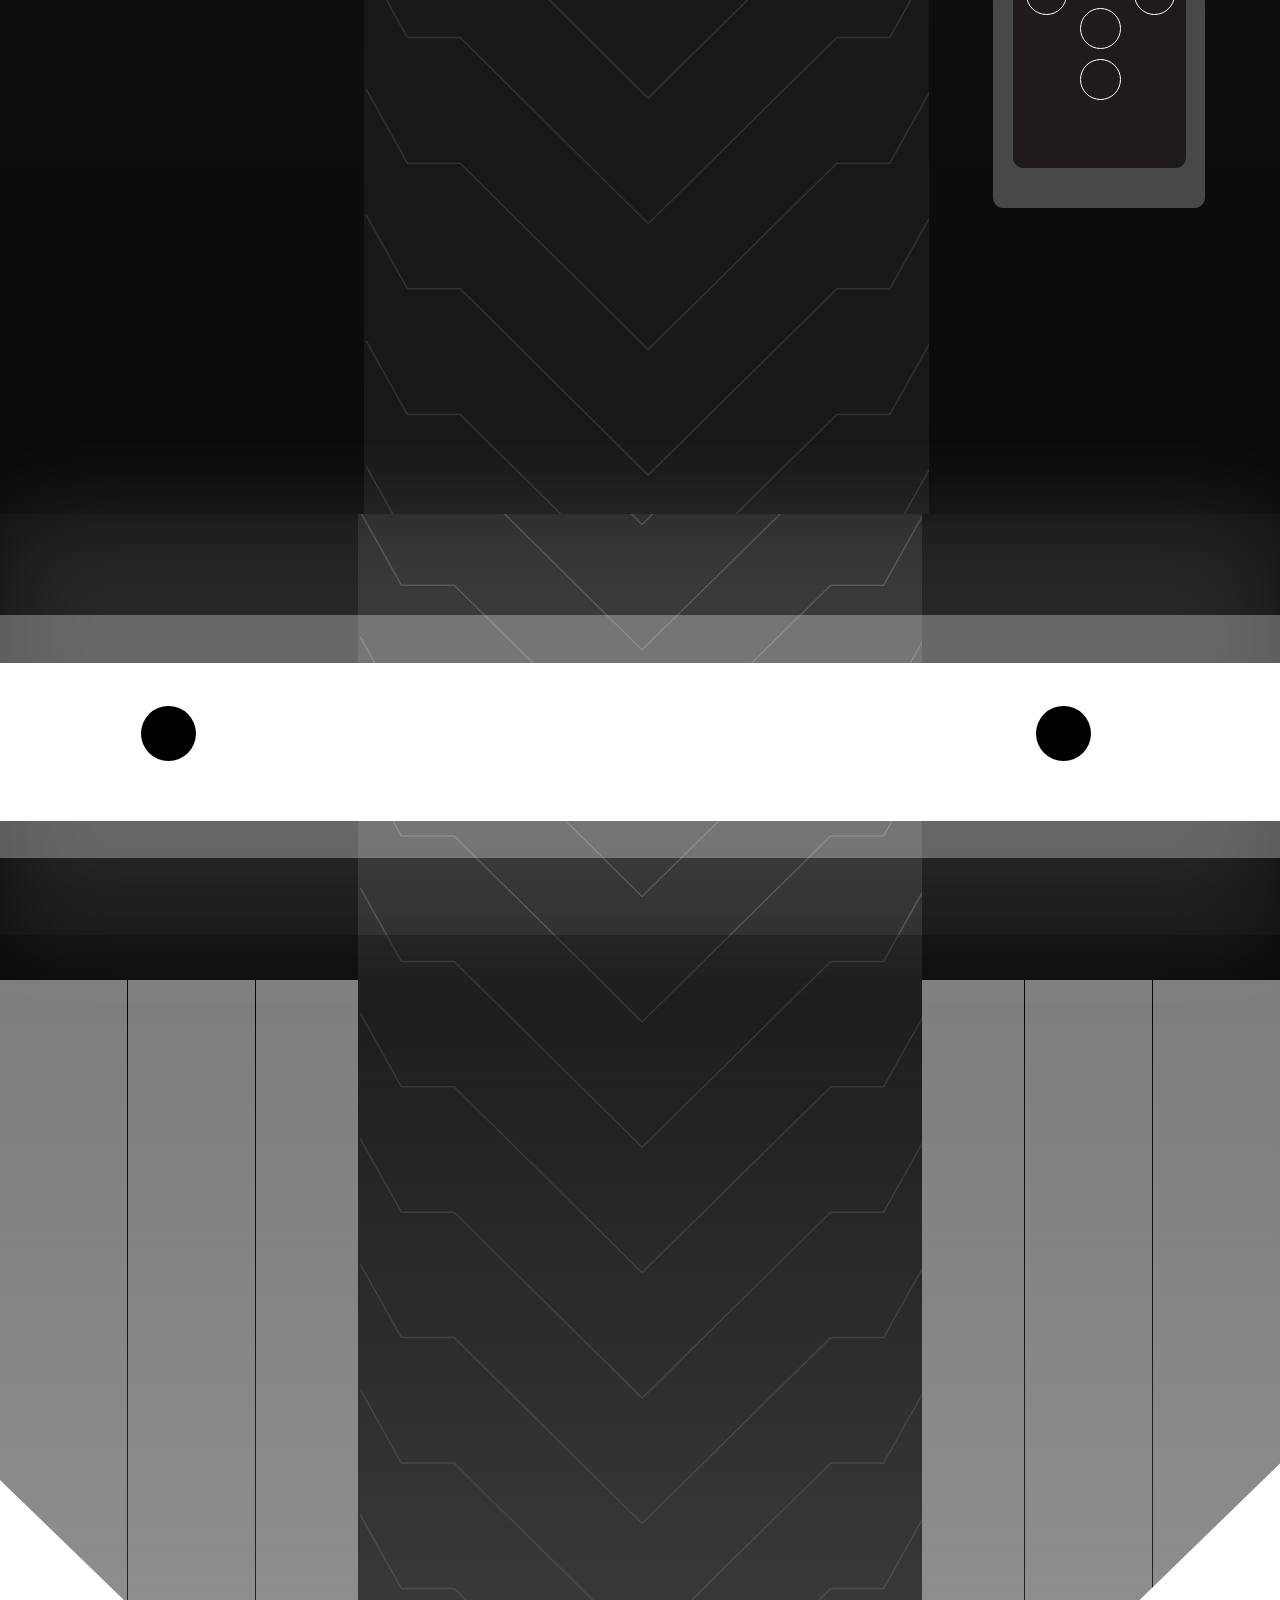
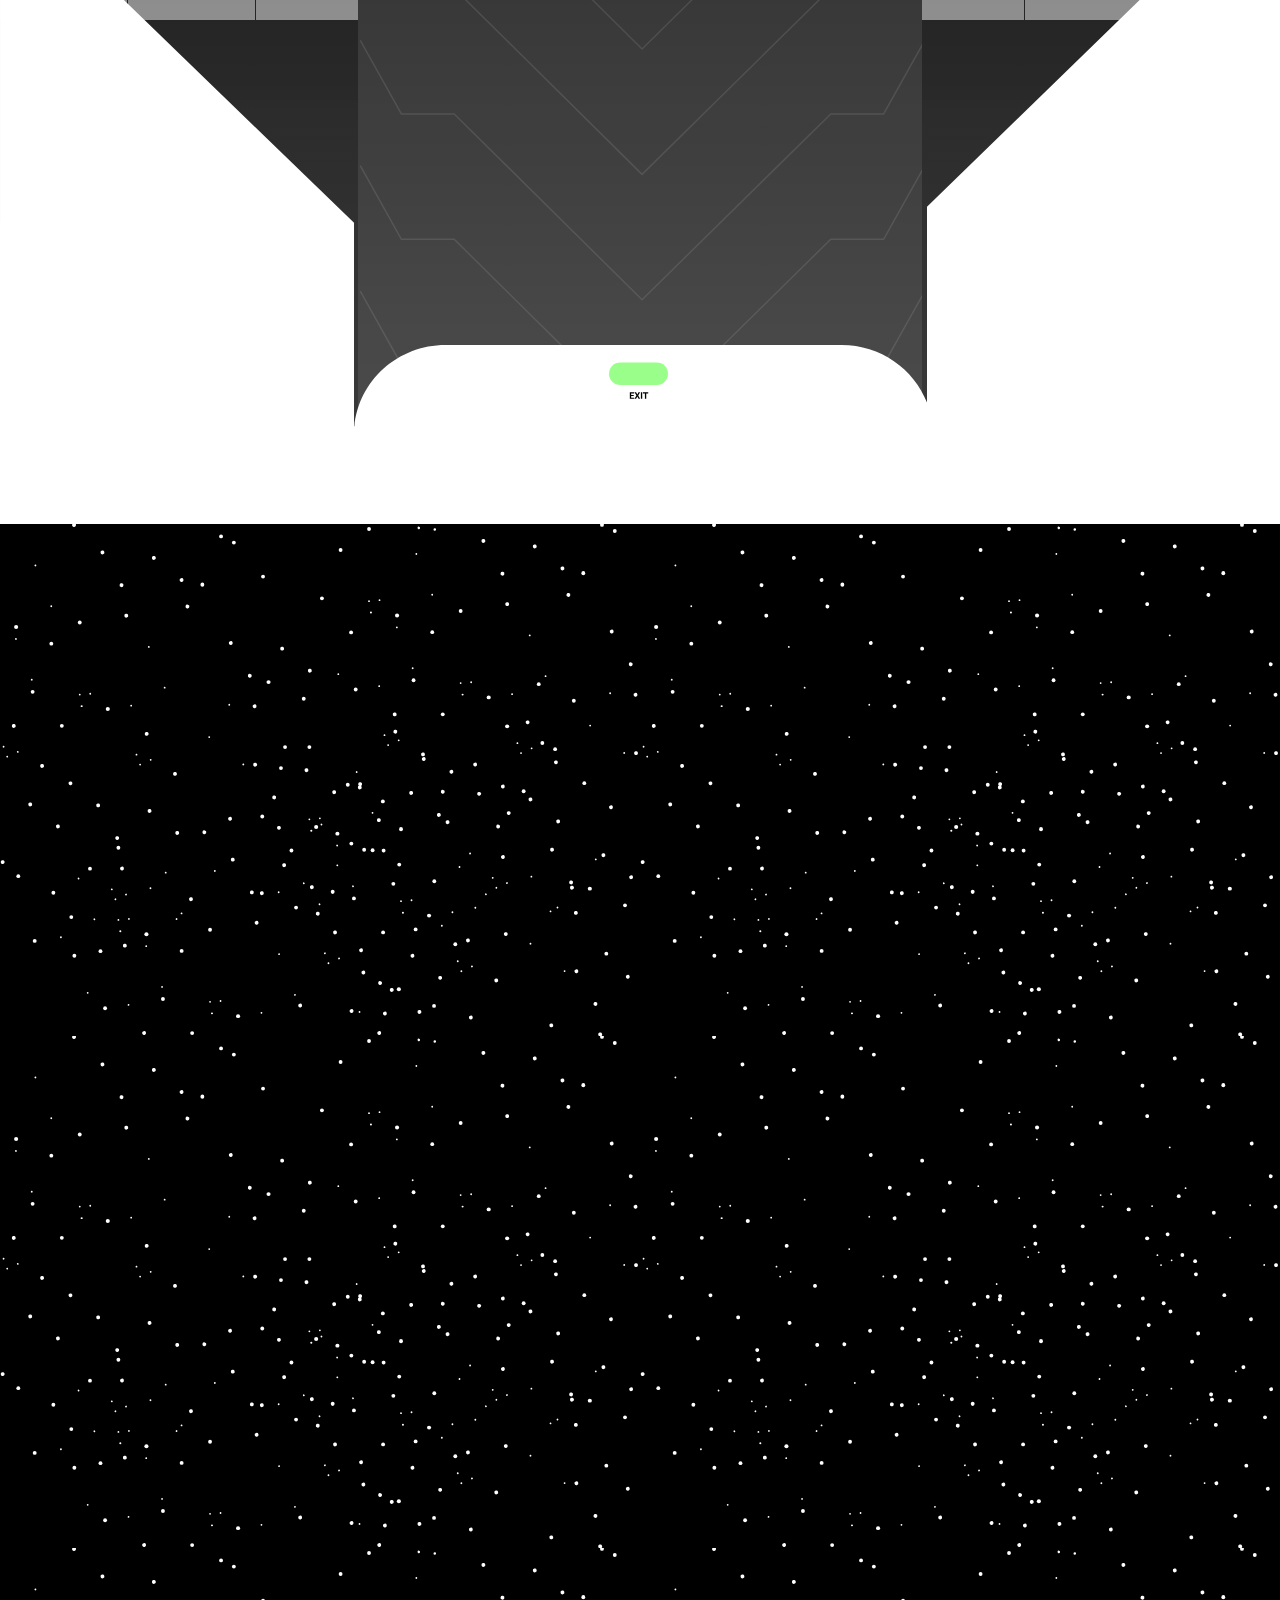
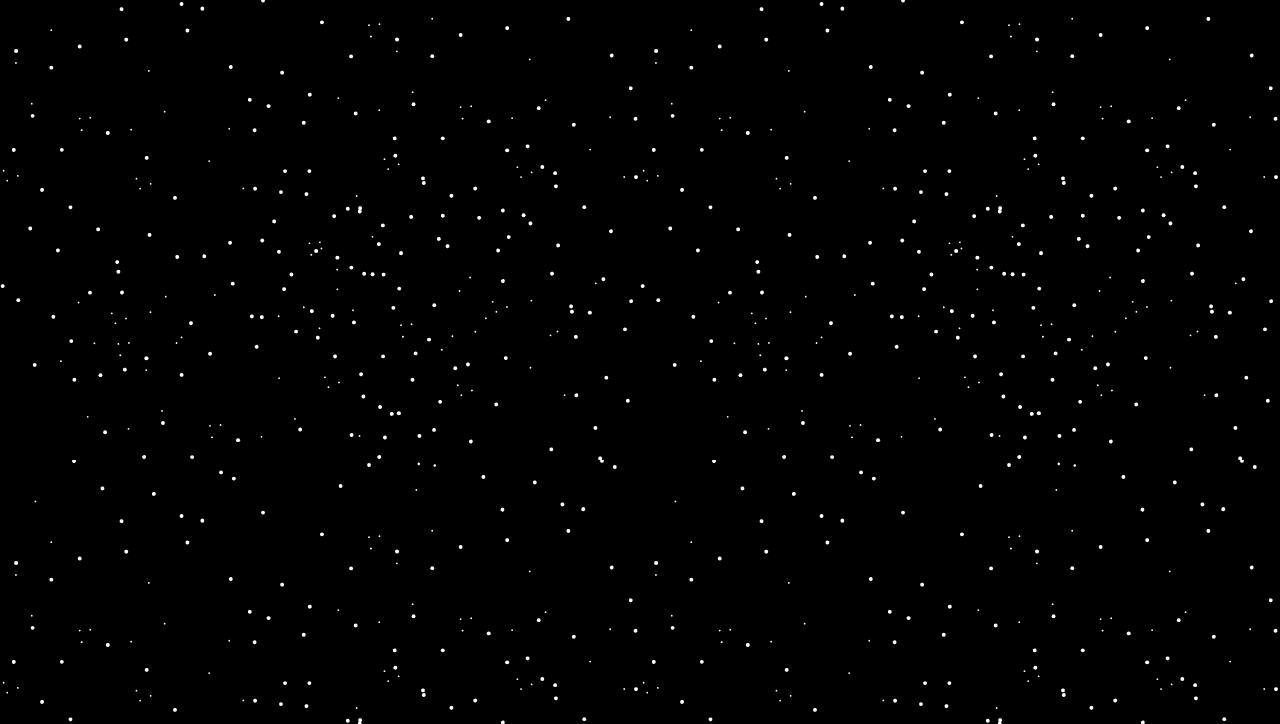
==== commit 8fd9dfa4: "more anima" ====
--- a/index.html
+++ b/index.html
@@ -102,6 +102,105 @@
           </div>
           <div class="panel-b-2">
             <div class="panel-buttons2">
+              <div class="button-simple"></div>
+              <div class="button-simple"></div>
+              <div class="button-simple"></div>
+              <div class="button-simple"></div>
+              <div class="button-simple"></div>
+              <div class="button-simple"></div>
+              <div class="button-simple"></div>
+              <div class="button-simple"></div>
+              <div class="button-simple"></div>
+              <div class="button-simple"></div>
+              <div class="button-simple"></div>
+              <div class="button-simple"></div>
+              <div class="button-simple"></div>
+              <div class="button-simple"></div>
+              <div class="button-simple"></div>
+              <div class="button-simple"></div>
+              <div class="button-simple"></div>
+              <div class="button-simple"></div>
+              <div class="button-simple"></div>
+              <div class="button-simple"></div>
+              <div class="button-simple"></div>
+              <div class="button-simple"></div>
+              <div class="button-simple"></div>
+              <div class="button-simple"></div>
+              <div class="button-simple"></div>
+              <div class="button-simple"></div>
+              <div class="button-simple"></div>
+              <div class="button-simple"></div>
+              <div class="button-simple"></div>
+              <div class="button-simple"></div>
+              <div class="button-simple"></div>
+              <div class="button-simple"></div>
+              <div class="button-simple"></div>
+              <div class="button-simple"></div>
+              <div class="button-simple"></div>
+              <div class="button-simple"></div>
+              <div class="button-simple"></div>
+              <div class="button-simple"></div>
+              <div class="button-simple"></div>
+              <div class="button-simple"></div>
+              <div class="button-simple"></div>
+              <div class="button-simple"></div>
+              <div class="button-simple"></div>
+              <div class="button-simple"></div>
+              <div class="button-simple"></div>
+              <div class="button-simple"></div>
+              <div class="button-simple"></div>
+              <div class="button-simple"></div>
+              <div class="button-simple"></div>
+              <div class="button-simple"></div>
+              <div class="button-simple"></div>
+              <div class="button-simple"></div>
+              <div class="button-simple"></div>
+              <div class="button-simple"></div>
+              <div class="button-simple"></div>
+              <div class="button-simple"></div>
+              <div class="button-simple"></div>
+              <div class="button-simple"></div>
+              <div class="button-simple"></div>
+              <div class="button-simple"></div>
+              <div class="button-simple"></div>
+              <div class="button-simple"></div>
+              <div class="button-simple"></div>
+              <div class="button-simple"></div>
+              <div class="button-simple"></div>
+              <div class="button-simple"></div>
+              <div class="button-simple"></div>
+              <div class="button-simple"></div>
+              <div class="button-simple"></div>
+              <div class="button-simple"></div>
+              <div class="button-simple"></div>
+              <div class="button-simple"></div>
+              <div class="button-simple"></div>
+              <div class="button-simple"></div>
+              <div class="button-simple"></div>
+              <div class="button-simple"></div>
+              <div class="button-simple"></div>
+              <div class="button-simple"></div>
+              <div class="button-simple"></div>
+              <div class="button-simple"></div>
+              <div class="button-simple"></div>
+              <div class="button-simple"></div>
+              <div class="button-simple"></div>
+              <div class="button-simple"></div>
+              <div class="button-simple"></div>
+              <div class="button-simple"></div>
+              <div class="button-simple"></div>
+              <div class="button-simple"></div>
+              <div class="button-simple"></div>
+              <div class="button-simple"></div>
+              <div class="button-simple"></div>
+              <div class="button-simple"></div>
+              <div class="button-simple"></div>
+              <div class="button-simple"></div>
+              <div class="button-simple"></div>
+              <div class="button-simple"></div>
+              <div class="button-simple"></div>
+              <div class="button-simple"></div>
+              <div class="button-simple"></div>
               <div class="button-simple"></div>
               <div class="button-simple"></div>
               <div class="button-simple"></div>
